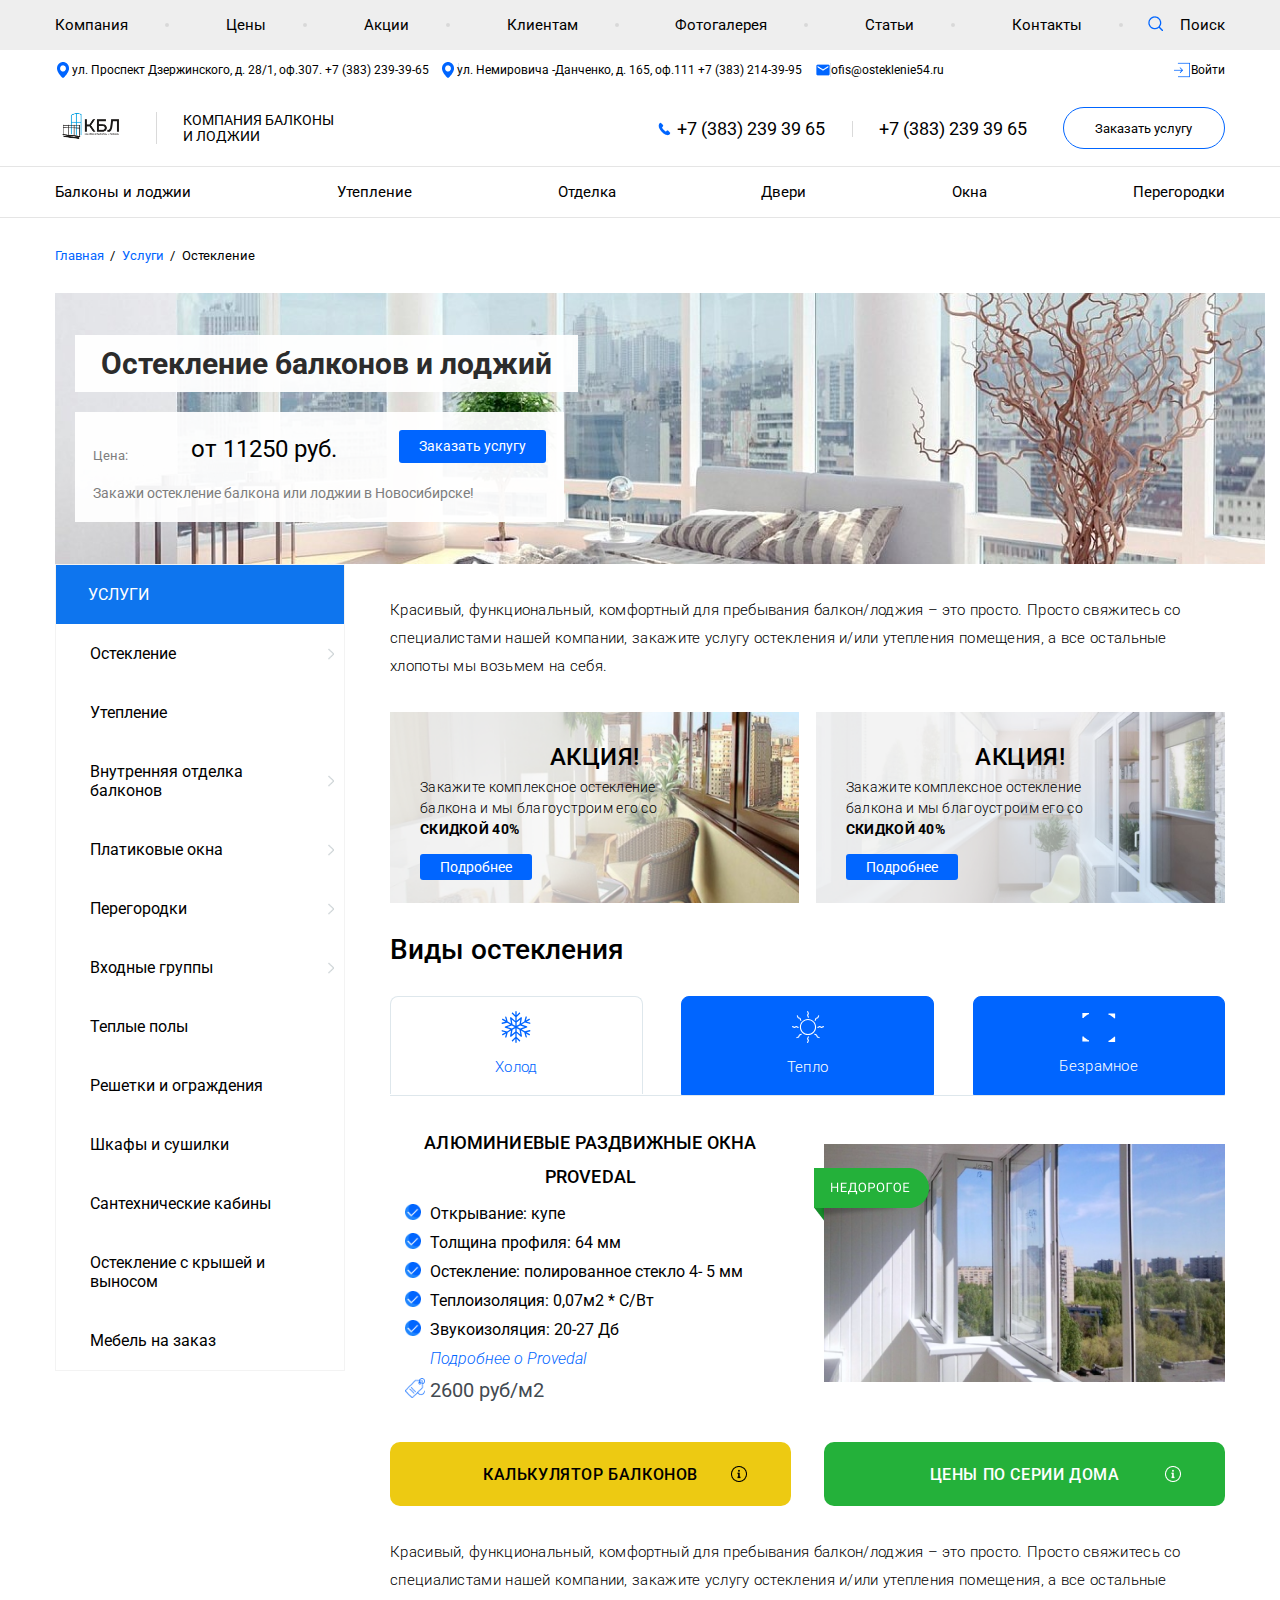
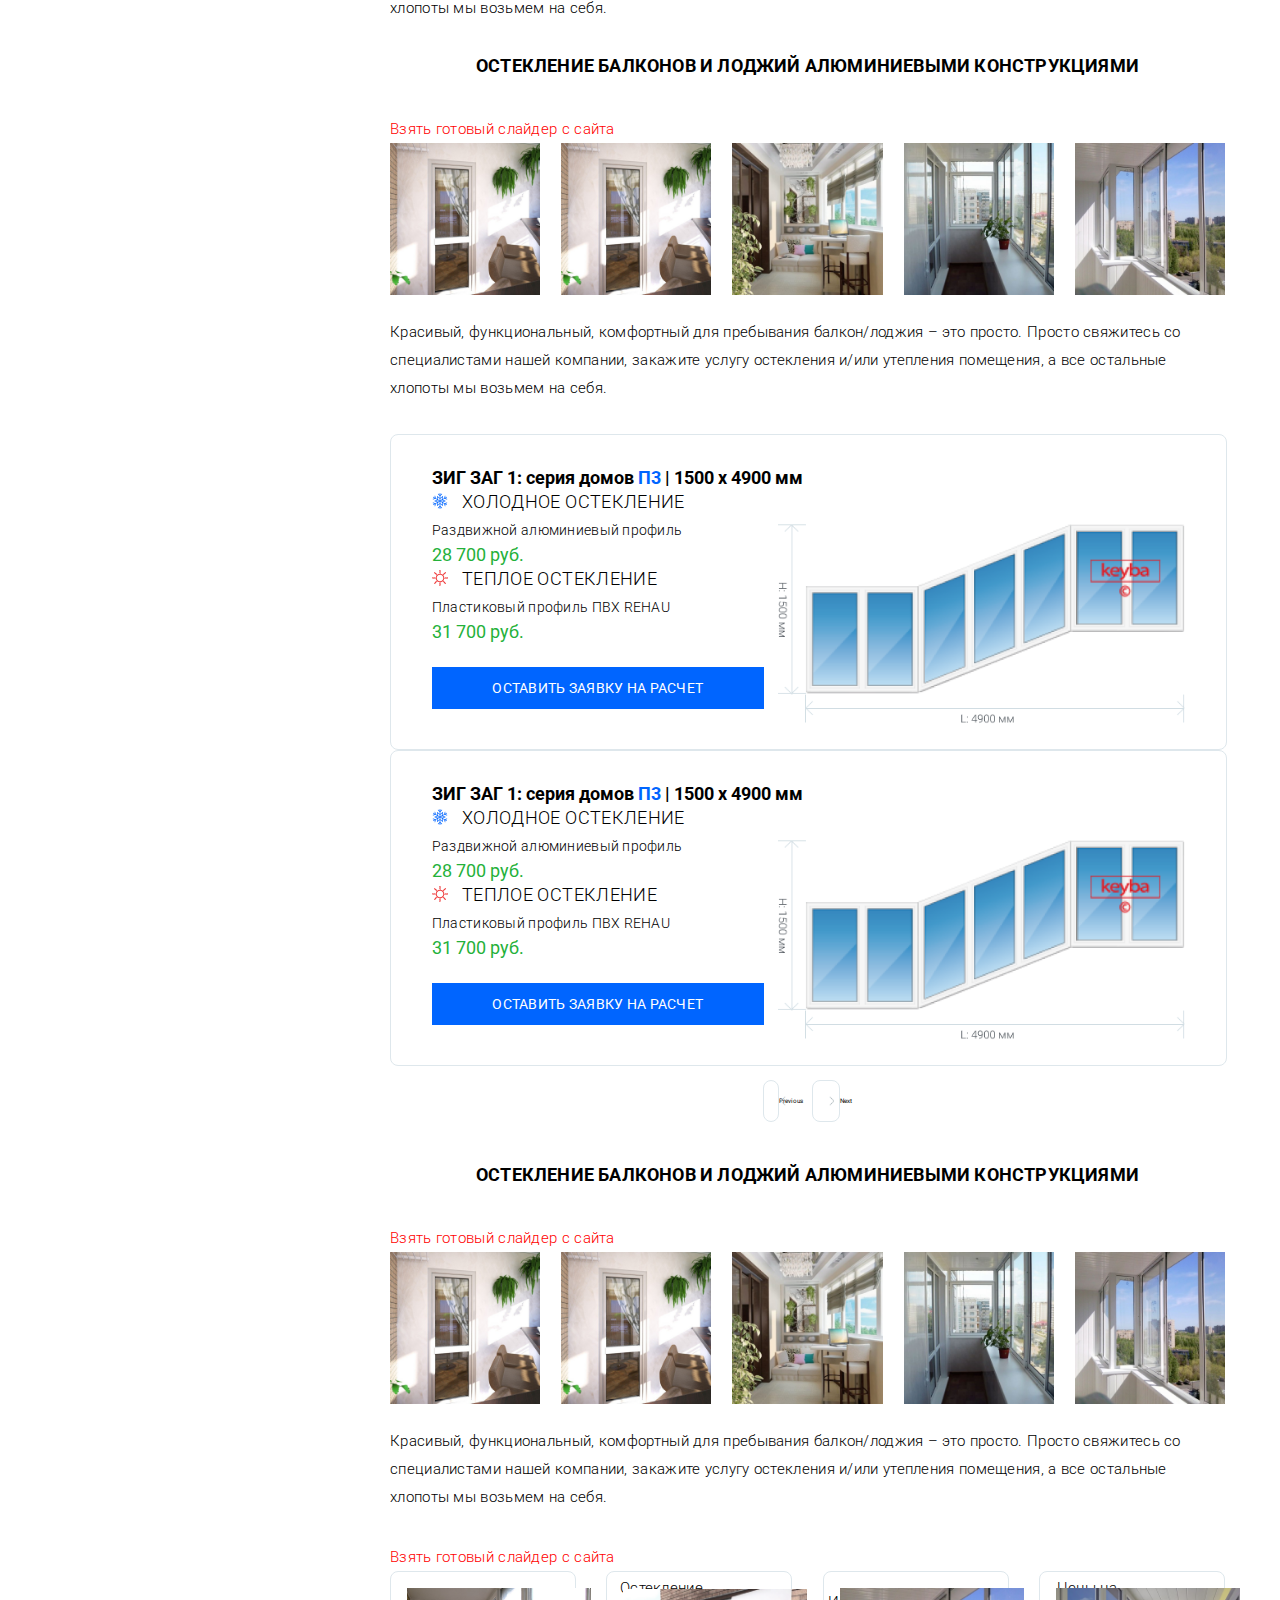
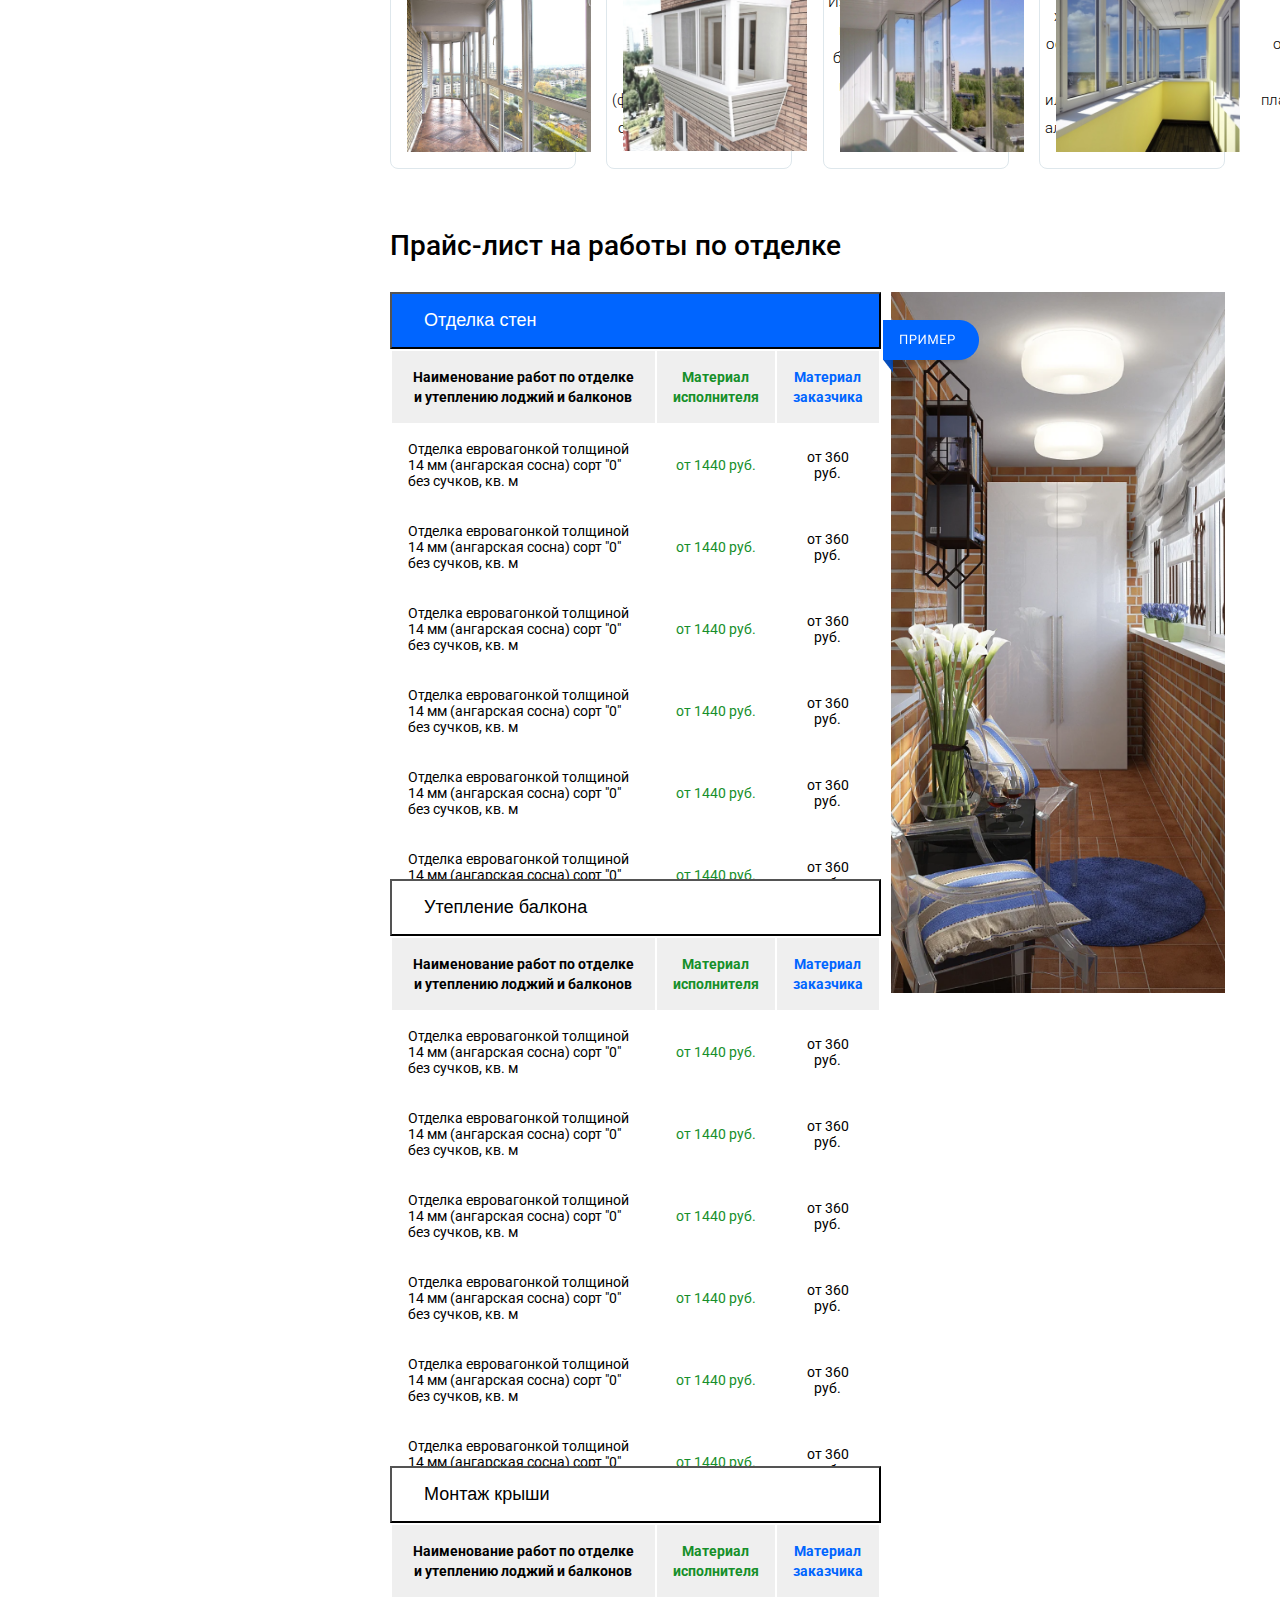
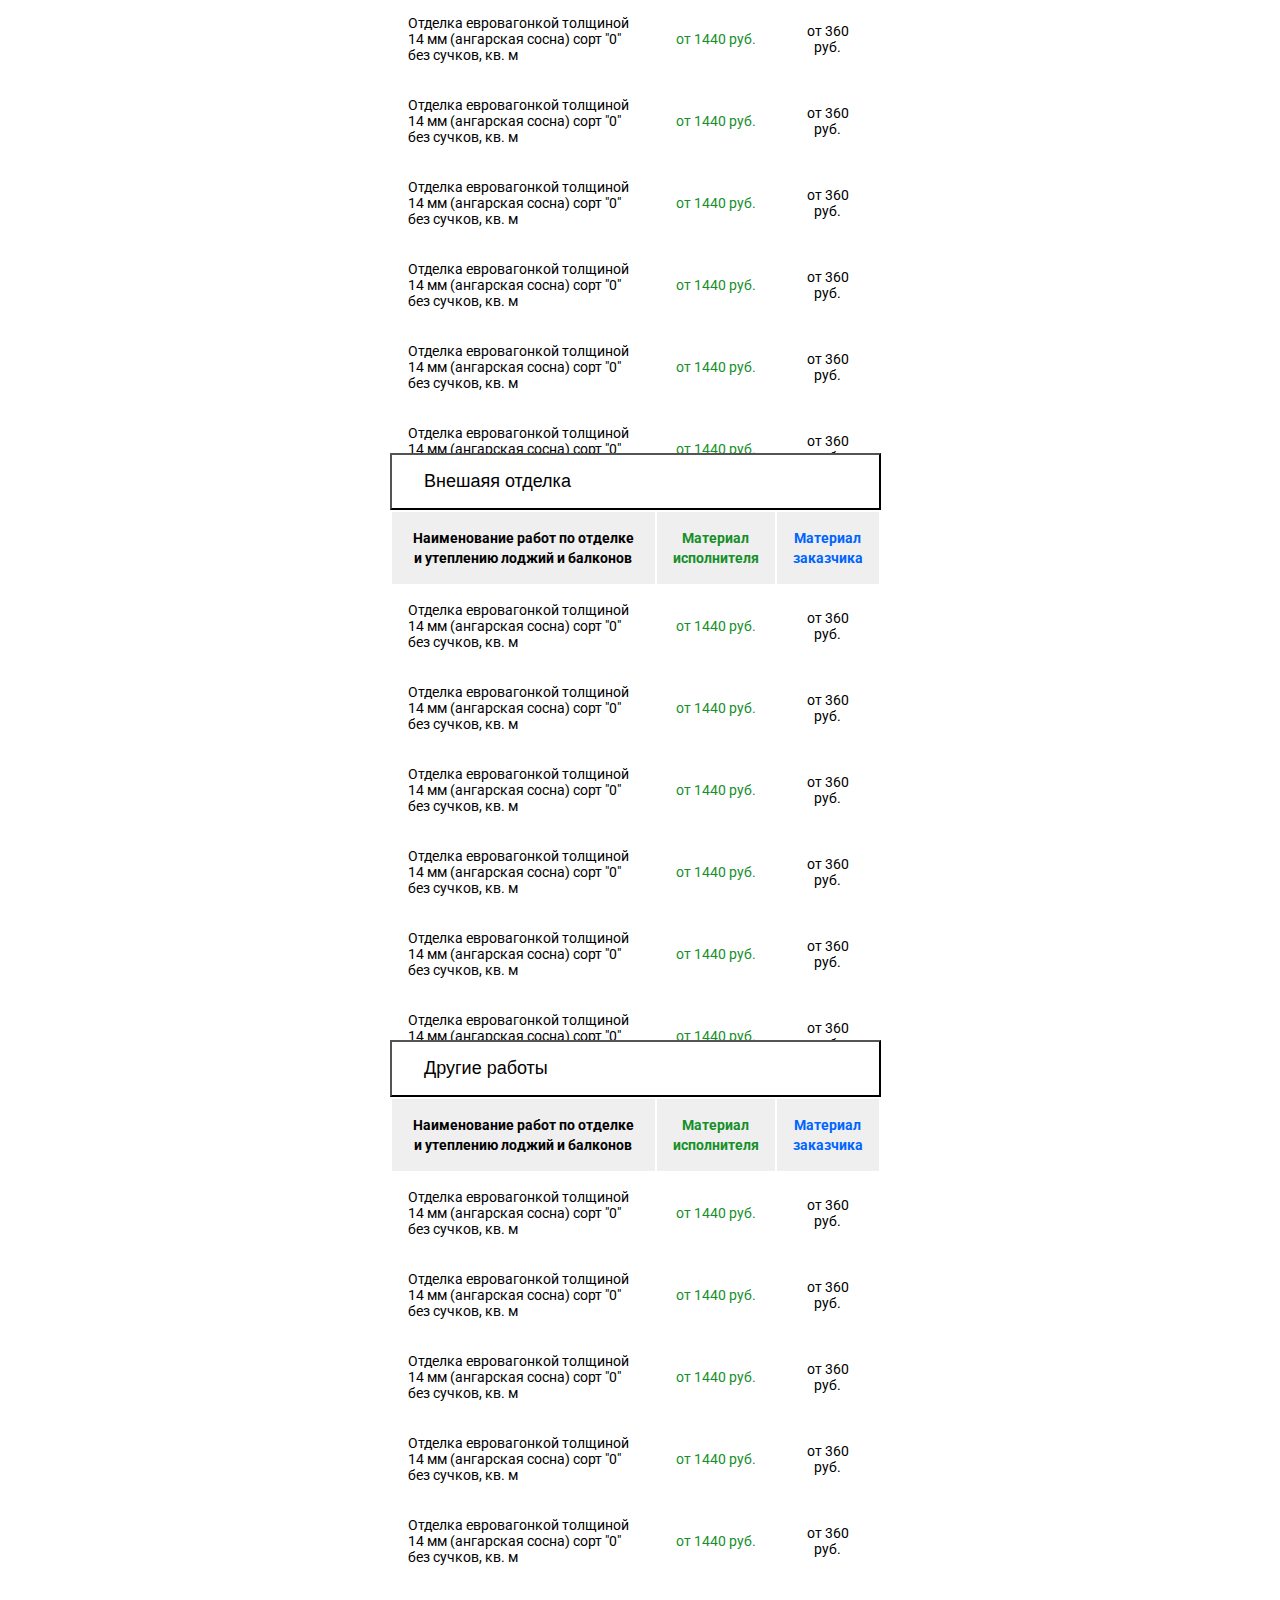
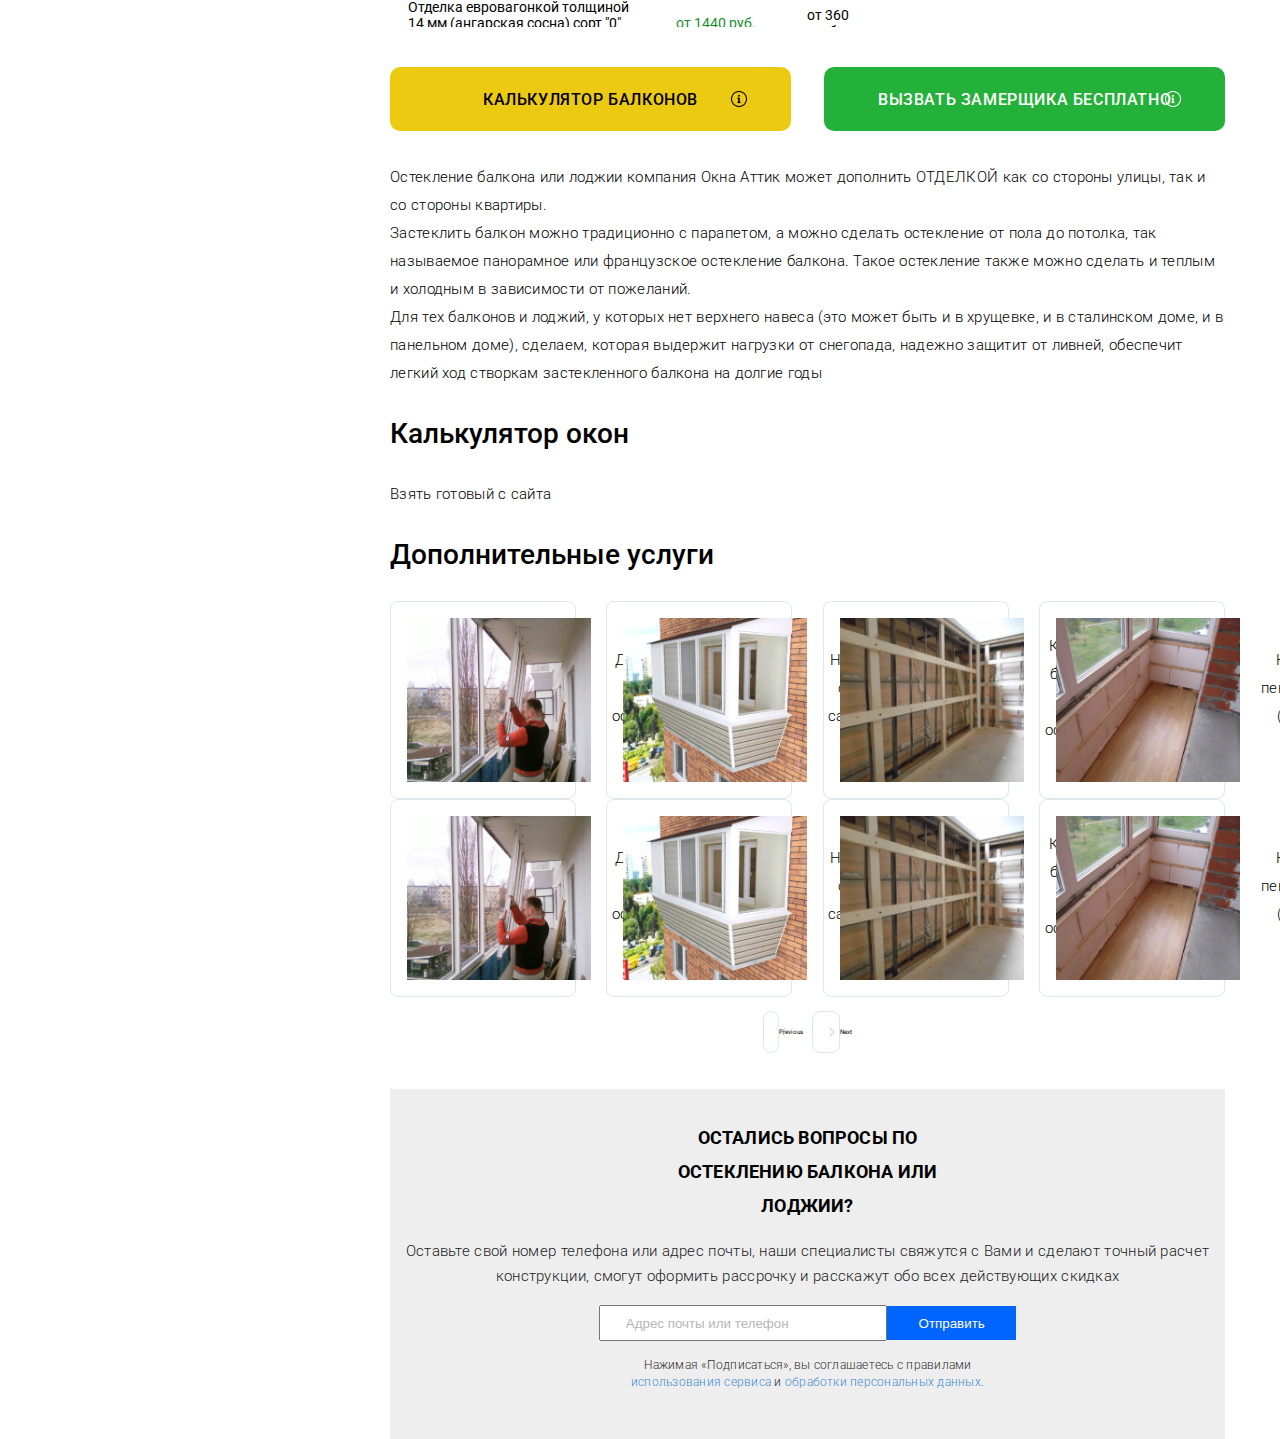
==== index.html @ c3fa0f0e "Finish" ====
<!DOCTYPE html>
<html lang="en">
<head>
    <meta charset="UTF-8">
    <script src="https://ajax.googleapis.com/ajax/libs/jquery/3.1.0/jquery.min.js"></script>
    <link rel="stylesheet" href="https://stackpath.bootstrapcdn.com/bootstrap/4.1.3/css/bootstrap.min.css"
          integrity="sha384-MCw98/SFnGE8fJT3GXwEOngsV7Zt27NXFoaoApmYm81iuXoPkFOJwJ8ERdknLPMO" crossorigin="anonymous">
    <link rel="stylesheet" href="css/style.css">
    <title>Услуга</title>
</head>
<body>
<header>
   <nav class="nav-top">
	    <div class="container">
            <ul class="nav-item">
                <li class="nav-list"><a href="#">Компания</a></li>
                <li class="nav-list"><a href="#">Цены</a></li>
                <li class="nav-list"><a href="#">Акции</a></li>
                <li class="nav-list"><a href="#">Клиентам</a></li>
                <li class="nav-list"><a href="#">Фотогалерея</a></li>
                <li class="nav-list"><a href="#">Статьи</a></li>
                <li class="nav-list"><a href="#">Контакты</a></li>
                <li class="nav-list nav-searth" id="searth"><a href="#">Поиск</a></li>
            </ul>
		</div>
	</nav>
    <div class="container">       
        <div class="header-top">
            <ul class="header-top-item">
                <li>
                    <ul class="top-left">
                        <li class="header-top-list list-navigation">ул. Проспект Дзержинского, д. 28/1, оф.307. +7 (383) 239-39-65</li>
                        <li class="header-top-list list-navigation">ул. Немировича -Данченко, д. 165, оф.111 +7 (383)
                            214-39-95
                        </li>
                        <li class="header-top-list list-email">ofis@osteklenie54.ru</li>
                    </ul>
                </li>
                <li>
                    <ul class="top-right">
                        <li class="header-top-list list-login"><a href="#">Войти</a></li>
                    </ul>
                </li>
            </ul>
        </div>
        <div class="header-bottom">
            <div class="bottom-left">
                <a href="#" class="logo">
                    <img src="img/logotype-new.png" alt="">
                </a>
                <p class="logo-text">Компания балконы и лоджии</p>
            </div>
            <div class="bottom-right">
                <div class="tels">
                    <a href="tel:+73832393965">+7 (383) 239 39 65</a>
                    <a href="tel:+73832393965">+7 (383) 239 39 65</a>
                </div>
                <a href="#" class="btn">Заказать услугу</a>
            </div>
        </div>
    </div>
    <nav class="nav">
        <div class="container">
            <ul class="nav-item">
                <li class="nav-list"><a href="#">Балконы и лоджии</a></li>
                <li class="nav-list"><a href="#">Утепление</a></li>
                <li class="nav-list"><a href="#">Отделка</a></li>
                <li class="nav-list"><a href="#">Двери</a></li>
                <li class="nav-list"><a href="#">Окна</a></li>
                <li class="nav-list"><a href="#">Перегородки</a></li>
            </ul>
        </div>
    </nav>
    <div class="container">
        <div class="breadcrumbs">
            <ul class="breadcrumbs-item">
                <li class="breadcrumbs-list"><a href="#">Главная</a></li>
                <li class="breadcrumbs-list"><a href="#">Услуги</a></li>
                <li class="breadcrumbs-list"><a href="#">Остекление</a></li>
            </ul>
        </div>
    </div>
</header>
<main>
    <div class="container">
        <div class="baner-top" style="background-image: url(img/094.jpg)">
            <h1>Остекление балконов и лоджий</h1>
            <div class="baner-text">
                <div class="top-text">
                    <span class="caption">Цена:</span>
                    <span class="price">от 11250 руб.</span>
                    <a href="#" class="btn">Заказать услугу</a>
                </div>
                <p class="bottom-text">Закажи остекление балкона или лоджии в Новосибирске!</p>
            </div>
        </div>
    </div>
    <div class="container">
        <div class="content">
            <div class="content-left">
                <ul class="menu-item">
                    <li class="menu-list menu-header"><p>услуги</p></li>
                    <li class="menu-list menu-active"><a href="#">Остекление</a></li>
                    <li class="menu-list"><a href="#">Утепление </a></li>
                    <li class="menu-list menu-active"><a href="#">Внутренняя отделка балконов </a></li>
                    <li class="menu-list menu-active"><a href="#">Платиковые окна</a></li>
                    <li class="menu-list menu-active"><a href="#">Перегородки</a></li>
                    <li class="menu-list menu-active"><a href="#">Входные группы</a></li>
                    <li class="menu-list"><a href="#">Теплые полы</a></li>
                    <li class="menu-list"><a href="#">Решетки и ограждения</a></li>
                    <li class="menu-list"><a href="#">Шкафы и сушилки</a></li>
                    <li class="menu-list"><a href="#">Сантехнические кабины </a></li>
                    <li class="menu-list"><a href="#">Остекление с крышей и выносом </a></li>
                    <li class="menu-list"><a href="#">Мебель на заказ</a></li>
                </ul>
            </div>
            <div class="content-right">
                <p class="top-text">Красивый, функциональный, комфортный для пребывания балкон/лоджия – это просто.
                    Просто свяжитесь со специалистами нашей компании, закажите услугу остекления и/или утепления
                    помещения, а все остальные хлопоты мы возьмем на себя.</p>
                <div class="stock">
                    <div class="stock-left" style="background-image: url(img/Mask%20Group2.png)">
                        <h3>Акция!</h3>
                        <p>Закажите комплексное остекление балкона и мы благоустроим его со <span>скидкой 40%</span></p>
                        <div class="btn-coneiner">
                            <a href="#" class="btn">Подробнее</a>
                        </div>
                    </div>
                    <div class="stock-right" style="background-image: url(img/Mask%20Group1.png)">
                        <h3>Акция!</h3>
                        <p>Закажите комплексное остекление балкона и мы благоустроим его со <span>скидкой 40%</span></p>
                        <a href="#" class="btn">Подробнее</a>
                    </div>
                </div>
                <div class="glazing">
                    <h2>Виды остекления</h2>
                    <input type="radio" class="glazing-radio" id="glazing-btn-1" name="glazing-btn" checked>
                    <input type="radio" class="glazing-radio" id="glazing-btn-2" name="glazing-btn">
                    <input type="radio" class="glazing-radio" id="glazing-btn-3" name="glazing-btn">
                    <div class="container-lable">
                        <label class="glazing-cold" for="glazing-btn-1">
                            <svg width="32" height="32" viewBox="0 0 32 32" fill="none"
                                 xmlns="http://www.w3.org/2000/svg">
                                <g clip-path="url(#clip0)">
                                    <path d="M30.3865 19.5707C30.2897 19.2166 29.9229 19.009 29.5721 19.1052L24.9661 20.3606L21.6606 18.4718L26.8284 16.6015C27.091 16.506 27.2661 16.256 27.2655 15.9768C27.2648 15.6976 27.0884 15.4475 26.8257 15.3534L21.6653 13.5096L24.9561 11.6182L29.5648 12.863C29.6225 12.8783 29.6809 12.8862 29.7386 12.8862C30.0304 12.8862 30.2983 12.6912 30.3786 12.3954C30.4741 12.0419 30.2645 11.6778 29.911 11.5823L26.583 10.6837L29.6278 8.93347C29.9455 8.75109 30.0556 8.3452 29.8725 8.02819C29.6895 7.71051 29.2856 7.60108 28.9673 7.78346L25.9224 9.53302L26.8211 6.20568C26.9166 5.85219 26.707 5.48808 26.3535 5.39258C26.0034 5.29774 25.6359 5.50533 25.5398 5.86015L24.2949 10.4688L20.9623 12.3842L21.9346 6.9246C21.9836 6.64937 21.855 6.37281 21.6122 6.23353C21.3702 6.09492 21.0671 6.12211 20.8522 6.30317L16.6633 9.86064V6.05115L20.0384 2.67606C20.2977 2.41675 20.2977 1.9976 20.0384 1.73828C19.7791 1.47896 19.36 1.47896 19.1006 1.73828L16.6633 4.17559V0.663212C16.6633 0.297119 16.3662 0 16.0001 0C15.634 0 15.3369 0.297119 15.3369 0.663212V4.17559L12.8996 1.73828C12.6403 1.47896 12.2211 1.47896 11.9618 1.73828C11.7025 1.9976 11.7025 2.41675 11.9618 2.67606L15.3369 6.05115V9.88452L11.1069 6.3224C10.8927 6.14267 10.589 6.11548 10.3469 6.25608C10.1048 6.39602 9.97683 6.67324 10.0272 6.94848L11.0201 12.3901L7.69206 10.488L6.43594 5.88269C6.33911 5.5292 5.97368 5.31963 5.62151 5.41712C5.26802 5.51329 5.05977 5.87805 5.15594 6.23154L6.06255 9.55689L3.0131 7.81397C2.69542 7.63291 2.29019 7.74301 2.10847 8.06068C1.92675 8.37836 2.03751 8.78359 2.35519 8.96531L5.40398 10.7076L2.07863 11.6142C1.72514 11.711 1.51689 12.0751 1.61305 12.4286C1.69397 12.7237 1.96058 12.9174 2.25239 12.9174C2.31009 12.9174 2.36845 12.9094 2.42748 12.8935L7.03283 11.6381L10.3383 13.5269L5.17252 15.3971C4.90988 15.4926 4.73413 15.7427 4.7348 16.0219C4.73546 16.3011 4.91121 16.5511 5.17517 16.6453L10.3356 18.489L7.04476 20.3805L2.4361 19.1357C2.08062 19.0395 1.71784 19.2491 1.623 19.6032C1.5275 19.9567 1.73641 20.3208 2.09057 20.417L5.41857 21.3156L2.37243 23.0665C2.05475 23.2489 1.94532 23.6548 2.12771 23.9718C2.2504 24.1854 2.4739 24.3047 2.70338 24.3047C2.81546 24.3047 2.92887 24.2762 3.03299 24.2165L6.07846 22.4663L5.17981 25.7943C5.08431 26.1478 5.29322 26.5119 5.64738 26.6081C5.70508 26.6233 5.76344 26.6306 5.82047 26.6306C6.11295 26.6306 6.38089 26.4363 6.46047 26.1405L7.70532 21.5325L11.0386 19.6172L10.0664 25.0767C10.0173 25.3526 10.1466 25.6292 10.3887 25.7685C10.4915 25.8275 10.6056 25.8567 10.719 25.8567C10.8728 25.8567 11.0254 25.8029 11.1481 25.6995L15.3369 22.1413V25.9495L11.9618 29.3253C11.7025 29.5846 11.7025 30.0037 11.9618 30.263C12.0911 30.3924 12.2609 30.4574 12.4307 30.4574C12.6005 30.4574 12.7703 30.3924 12.8996 30.263L15.3369 27.8251V31.3375C15.3369 31.7042 15.634 32.0007 16.0001 32.0007C16.3662 32.0007 16.6633 31.7042 16.6633 31.3375V27.8251L19.1006 30.2624C19.23 30.3917 19.3998 30.4567 19.5695 30.4567C19.7393 30.4567 19.9091 30.3917 20.0384 30.2624C20.2977 30.0031 20.2977 29.5839 20.0384 29.3246L16.6633 25.9489V22.1155L20.8933 25.6769C21.1082 25.8567 21.4113 25.8825 21.6533 25.7439C21.8948 25.6033 22.0234 25.3261 21.9724 25.0509L20.9802 19.6099L24.3088 21.512L25.5643 26.1166C25.6446 26.4118 25.9118 26.6054 26.2036 26.6054C26.262 26.6054 26.3204 26.5981 26.3787 26.5822C26.7322 26.4854 26.9411 26.1213 26.8443 25.7678L25.9377 22.4424L28.9865 24.1847C29.0899 24.2444 29.2034 24.2722 29.3148 24.2722C29.5449 24.2722 29.7691 24.1522 29.8911 23.938C30.0728 23.6203 29.9621 23.2151 29.6444 23.0334L26.5949 21.2918L29.921 20.3852C30.2744 20.2883 30.4834 19.9236 30.3865 19.5707ZM24.6424 15.9821L20.1498 17.6083L17.3338 15.9987L20.1538 14.3784L24.6424 15.9821ZM20.3057 8.50636L19.4621 13.2457L16.6633 14.854V11.5996L20.3057 8.50636ZM11.6634 8.52493L15.3369 11.6188V14.8579L12.5256 13.251L11.6634 8.52493ZM7.3578 16.0179L11.8497 14.3917L14.6664 16.0013L11.8464 17.6216L7.3578 16.0179ZM11.6945 23.4936L12.5388 18.7543L15.3369 17.146V20.3998L11.6945 23.4936ZM20.3375 23.4751L16.6633 20.3818V17.1427L19.4754 18.7497L20.3375 23.4751Z"
                                          fill="#0065FF"/>
                                </g>
                                <defs>
                                    <clipPath id="clip0">
                                        <rect width="32" height="32" fill="white"/>
                                    </clipPath>
                                </defs>
                            </svg>
                            <p>Холод</p>
                        </label>
                        <label class="glazing-heat" for="glazing-btn-2">
                            <svg width="32" height="32" viewBox="0 0 32 32" fill="none"
                                 xmlns="http://www.w3.org/2000/svg">
                                <g clip-path="url(#clip0)">
                                    <path d="M15.095 4.29033C15.095 4.942 15.3607 5.29729 15.5548 5.55704C15.7084 5.7625 15.7931 5.87569 15.7931 6.15769C15.7931 6.46467 16.042 6.71356 16.3489 6.71356C16.6559 6.71356 16.9048 6.46467 16.9048 6.15769C16.9048 5.50601 16.6391 5.15072 16.4453 4.89125C16.2914 4.68578 16.2067 4.57233 16.2067 4.29033C16.2067 4.00832 16.2914 3.89514 16.4453 3.68967C16.6391 3.42993 16.9048 3.07464 16.9048 2.42296C16.9048 1.77128 16.6391 1.41599 16.4453 1.15652C16.2914 0.951053 16.2067 0.837871 16.2067 0.555867C16.2067 0.248891 15.9581 0 15.6508 0C15.3439 0 15.095 0.248891 15.095 0.555867C15.095 1.20754 15.3607 1.56283 15.5548 1.82231C15.7084 2.02777 15.7931 2.14096 15.7931 2.42296C15.7931 2.70497 15.7084 2.81842 15.5548 3.02388C15.3607 3.28336 15.095 3.63892 15.095 4.29033Z"
                                          fill="white"/>
                                    <path d="M16.9048 25.8424C16.9048 25.5351 16.6559 25.2865 16.3489 25.2865C16.042 25.2865 15.7931 25.5351 15.7931 25.8424C15.7931 26.1244 15.7084 26.2376 15.5548 26.443C15.3607 26.7025 15.095 27.0581 15.095 27.7097C15.095 28.3612 15.3607 28.7167 15.5548 28.9762C15.7084 29.1817 15.7931 29.2948 15.7931 29.5771C15.7931 29.8591 15.7084 29.972 15.5548 30.1778C15.3607 30.4372 15.095 30.7925 15.095 31.4442C15.095 31.7512 15.3439 32.0001 15.6508 32.0001C15.9581 32.0001 16.2067 31.7512 16.2067 31.4442C16.2067 31.1622 16.2914 31.049 16.4453 30.8433C16.6391 30.5841 16.9048 30.2285 16.9048 29.5771C16.9048 28.9254 16.6391 28.5699 16.4453 28.3104C16.2914 28.1049 16.2067 27.9918 16.2067 27.7097C16.2067 27.4275 16.2914 27.3143 16.4453 27.1088C16.6393 26.8493 16.9048 26.4938 16.9048 25.8424Z"
                                          fill="white"/>
                                    <path d="M31.4442 15.095C30.7925 15.095 30.4372 15.3607 30.1777 15.5548C29.972 15.7084 29.8588 15.7931 29.5771 15.7931C29.2951 15.7931 29.1816 15.7084 28.9762 15.5548C28.7167 15.3607 28.3611 15.095 27.7097 15.095C27.0581 15.095 26.7025 15.3607 26.443 15.5548C26.2376 15.7084 26.1244 15.7931 25.8424 15.7931C25.5351 15.7931 25.2865 16.042 25.2865 16.3489C25.2865 16.6559 25.5351 16.9048 25.8424 16.9048C26.4938 16.9048 26.8493 16.6391 27.1088 16.4453C27.3143 16.2914 27.4275 16.2067 27.7097 16.2067C27.9917 16.2067 28.1049 16.2914 28.3104 16.4453C28.5699 16.6391 28.9254 16.9048 29.5771 16.9048C30.2285 16.9048 30.5841 16.6391 30.8433 16.4453C31.049 16.2914 31.1622 16.2067 31.4442 16.2067C31.7512 16.2067 32.0001 15.9581 32.0001 15.6509C32.0001 15.3439 31.7512 15.095 31.4442 15.095Z"
                                          fill="white"/>
                                    <path d="M4.89125 16.4453C5.15072 16.6391 5.50601 16.9048 6.15769 16.9048C6.46467 16.9048 6.71356 16.6559 6.71356 16.3489C6.71356 16.042 6.46467 15.7931 6.15769 15.7931C5.87569 15.7931 5.7625 15.7084 5.55704 15.5548C5.29729 15.3607 4.942 15.095 4.29033 15.095C3.63865 15.095 3.28336 15.3607 3.02388 15.5548C2.81842 15.7084 2.70497 15.7931 2.42296 15.7931C2.14096 15.7931 2.02777 15.7084 1.82231 15.5548C1.56283 15.3607 1.20754 15.095 0.555867 15.095C0.248891 15.095 0 15.3439 0 15.6509C0 15.9581 0.248891 16.2067 0.555867 16.2067C0.837871 16.2067 0.951053 16.2914 1.15652 16.4453C1.41599 16.6391 1.77128 16.9048 2.42296 16.9048C3.07464 16.9048 3.42993 16.6391 3.68967 16.4453C3.89514 16.2914 4.00832 16.2067 4.29033 16.2067C4.57233 16.2067 4.68578 16.2919 4.89125 16.4453Z"
                                          fill="white"/>
                                    <path d="M23.5994 9.68045C24.0603 9.21958 24.1235 8.78042 24.1699 8.45988C24.2065 8.20583 24.2269 8.06577 24.4261 7.86628C24.6256 7.66679 24.7657 7.6467 25.0197 7.61006C25.3403 7.56365 25.7794 7.50014 26.2403 7.03954C26.7009 6.57867 26.7644 6.13951 26.8105 5.81896C26.8475 5.56491 26.8675 5.42486 27.067 5.22564C27.2839 5.0085 27.2839 4.65647 27.067 4.43961C26.8499 4.22247 26.4979 4.22247 26.2807 4.43961C25.8201 4.90021 25.7566 5.33936 25.7102 5.66018C25.6736 5.91396 25.6535 6.05401 25.454 6.25323C25.2548 6.45273 25.1147 6.47308 24.8607 6.50973C24.5401 6.55614 24.101 6.61938 23.6401 7.08025C23.1795 7.54112 23.116 7.98028 23.0696 8.30082C23.0329 8.55487 23.0126 8.69493 22.8133 8.89415C22.6714 9.03447 22.6155 9.23967 22.6668 9.43237C22.7178 9.62508 22.8684 9.77572 23.0612 9.82702C23.2539 9.87804 23.4593 9.82213 23.5994 9.68045Z"
                                          fill="white"/>
                                    <path d="M8.89412 22.8133C8.6949 23.0126 8.55485 23.0329 8.3008 23.0696C7.98025 23.116 7.5411 23.1792 7.08023 23.6401C6.61936 24.101 6.55612 24.5401 6.5097 24.8607C6.47306 25.1147 6.4527 25.2548 6.25321 25.4543C6.05399 25.6535 5.91394 25.6736 5.66016 25.7102C5.33934 25.7566 4.90018 25.8201 4.43959 26.2807C4.22245 26.4979 4.22245 26.8499 4.43959 27.067C4.65645 27.2839 5.00848 27.2839 5.22562 27.067C5.42484 26.8675 5.56489 26.8475 5.81894 26.8105C6.13949 26.7644 6.57864 26.7009 7.03951 26.2403C7.50038 25.7794 7.56363 25.3403 7.61004 25.0197C7.64668 24.7657 7.66677 24.6256 7.86626 24.4261C8.06575 24.2269 8.2058 24.2065 8.45985 24.1699C8.7804 24.1235 9.21956 24.0602 9.68043 23.5994C9.82211 23.4593 9.87802 23.2539 9.82699 23.0611C9.7757 22.8684 9.62506 22.7178 9.43235 22.6668C9.23964 22.6155 9.03445 22.6714 8.89412 22.8133Z"
                                          fill="white"/>
                                    <path d="M26.3398 25.7102C26.0858 25.6736 25.946 25.6535 25.7465 25.454C25.5473 25.2548 25.5269 25.1147 25.4903 24.8607C25.4439 24.5401 25.3806 24.101 24.9198 23.6401C24.4589 23.1795 24.0197 23.116 23.6992 23.0696C23.4452 23.0329 23.3051 23.0126 23.1056 22.8133C22.9656 22.6714 22.7604 22.6155 22.5677 22.6668C22.3749 22.7178 22.2243 22.8684 22.173 23.0611C22.1217 23.2539 22.1776 23.4593 22.3196 23.5994C22.7804 24.0602 23.2196 24.1235 23.5401 24.1699C23.7942 24.2065 23.9342 24.2269 24.1337 24.4261C24.3332 24.6256 24.3533 24.7657 24.39 25.0197C24.4364 25.3403 24.4996 25.7794 24.9605 26.2403C25.4211 26.7009 25.8605 26.7644 26.1811 26.8105C26.4351 26.8475 26.5749 26.8675 26.7744 27.067C26.9915 27.2839 27.3433 27.2839 27.5604 27.067C27.7776 26.8499 27.7776 26.4979 27.5604 26.2807C27.0998 25.8201 26.6604 25.7566 26.3398 25.7102Z"
                                          fill="white"/>
                                    <path d="M5.75973 7.03954C6.2206 7.50014 6.65976 7.56365 6.98031 7.61006C7.23435 7.6467 7.37441 7.66679 7.57363 7.86628C7.77312 8.06577 7.79348 8.20583 7.83012 8.45988C7.87626 8.78042 7.93977 9.21958 8.40064 9.68045C8.54069 9.82213 8.74616 9.87804 8.93886 9.82702C9.13157 9.77572 9.28194 9.62508 9.33324 9.43237C9.38453 9.23967 9.32862 9.03447 9.18667 8.89415C8.98718 8.69493 8.96709 8.55487 8.93045 8.30082C8.88404 7.98028 8.82053 7.54112 8.35993 7.08025C7.89906 6.61938 7.4599 6.55614 7.13909 6.50973C6.88531 6.47308 6.74526 6.45273 6.54576 6.25323C6.34654 6.05401 6.32619 5.91396 6.28954 5.66018C6.2434 5.33936 6.17989 4.90021 5.71929 4.43961C5.50216 4.22247 5.15013 4.22247 4.93299 4.43961C4.71586 4.65647 4.71586 5.0085 4.93299 5.22564C5.13249 5.42486 5.15257 5.56491 5.18921 5.81896C5.23562 6.13951 5.29887 6.57867 5.75973 7.03954Z"
                                          fill="white"/>
                                    <path d="M15.9999 7.885C11.5182 7.885 7.88501 11.5182 7.88501 15.9999C7.88501 20.4818 11.5182 24.1151 15.9999 24.1151C20.4819 24.1151 24.1151 20.4818 24.1151 15.9999C24.1099 11.5204 20.4797 7.89016 15.9999 7.885ZM15.9999 23.0033C12.1322 23.0033 8.99674 19.8679 8.99674 15.9999C8.99674 12.1322 12.1322 8.99674 15.9999 8.99674C19.8679 8.99674 23.0033 12.1322 23.0033 15.9999C22.999 19.866 19.866 22.999 15.9999 23.0033Z"
                                          fill="white"/>
                                </g>
                                <defs>
                                    <clipPath id="clip0">
                                        <rect width="32" height="32" fill="white"/>
                                    </clipPath>
                                </defs>
                            </svg>
                            <p>Тепло</p>
                        </label>
                        <label class="glazing-frameless" for="glazing-btn-3">
                            <svg width="34" height="30" viewBox="0 0 34 30" fill="none"
                                 xmlns="http://www.w3.org/2000/svg">
                                <path d="M7 1.5H1V6" stroke="white" stroke-width="1.25"/>
                                <path d="M26.5 2H32.5V6.28571" stroke="white" stroke-width="1.25"/>
                                <path d="M26.5 29.2857L32.5 29.2857L32.5 24.7857" stroke="white" stroke-width="1.25"/>
                                <path d="M7 28.7857L1 28.7857L1 24.5" stroke="white" stroke-width="1.25"/>
                            </svg>
                            <p>Безрамное</p>
                        </label>
                    </div>
                    <div class="glazing-section cold">
                        <div class="glazing-left">
                            <h3>Алюминиевые раздвижные окна Provedal</h3>
                            <ul class="glazing-item">
                                <li class="glazing-list">Открывание: купе</li>
                                <li class="glazing-list">Толщина профиля: 64 мм</li>
                                <li class="glazing-list">Остекление: полированное стекло 4- 5 мм</li>
                                <li class="glazing-list">Теплоизоляция: 0,07м2 * С/Вт</li>
                                <li class="glazing-list">Звукоизоляция: 20-27 Дб</li>
                                <li class="glazing-list list-link"><a href="#">Подробнее о Provedal</a></li>
                                <li class="glazing-list list-price">2600 руб/м2</li>
                            </ul>
                        </div>
                        <div class="glazing-right">
                            <img class="background" src="img/%D1%84%D0%BE%D1%82%D0%BE.png" alt="">
                            <img class="icon" src="img/%D1%8F%D1%80%D0%BB%D1%8B%D0%BA%20new.png" alt="">
                        </div>
                    </div>
                    <div class="glazing-section heat">
                        <div class="glazing-left">
                            <h3>Алюминиевые раздвижные окна поменялись</h3>
                            <ul class="glazing-item">
                                <li class="glazing-list">Открывание: купе</li>
                                <li class="glazing-list">Толщина профиля: 64 мм</li>
                                <li class="glazing-list">Остекление: полированное стекло 4- 5 мм</li>
                                <li class="glazing-list">Теплоизоляция: 0,07м2 * С/Вт</li>
                                <li class="glazing-list">Звукоизоляция: 20-27 Дб</li>
                                <li class="glazing-list list-link"><a href="#">Подробнее о Provedal</a></li>
                                <li class="glazing-list list-price">2600 руб/м2</li>
                            </ul>
                        </div>
                        <div class="glazing-right">
                            <img class="background" src="img/%D1%84%D0%BE%D1%82%D0%BE.png" alt="">
                            <img class="icon" src="img/%D1%8F%D1%80%D0%BB%D1%8B%D0%BA%20new.png" alt="">
                        </div>
                    </div>
                    <div class="glazing-section frameless">
                        <div class="glazing-left">
                            <h3>Алюминиевые раздвижные окна еще раз поменялись</h3>
                            <ul class="glazing-item">
                                <li class="glazing-list">Открывание: купе</li>
                                <li class="glazing-list">Толщина профиля: 64 мм</li>
                                <li class="glazing-list">Остекление: полированное стекло 4- 5 мм</li>
                                <li class="glazing-list">Теплоизоляция: 0,07м2 * С/Вт</li>
                                <li class="glazing-list">Звукоизоляция: 20-27 Дб</li>
                                <li class="glazing-list list-link"><a href="#">Подробнее о Provedal</a></li>
                                <li class="glazing-list list-price">2600 руб/м2</li>
                            </ul>
                        </div>
                        <div class="glazing-right">
                            <img class="background" src="img/%D1%84%D0%BE%D1%82%D0%BE.png" alt="">
                            <img class="icon" src="img/%D1%8F%D1%80%D0%BB%D1%8B%D0%BA%20new.png" alt="">
                        </div>
                    </div>
                </div>
                <div class="btn-container">
                    <div class="btn-container-left">
                        <a href="#" class="btn calc">калькулятор балконов</a>
                        <span class="info-1"><div class="info-btn-1">Мы посчитаем <span style="font-weight: bold">точную цену</span> по Вашим размерам в <span
                                style="font-weight: bold">течение 5 минут</span>!</div></span>
                    </div>
                    <div class="btn-container-right">
                        <a href="#" class="btn price">цены по серии дома</a>
                        <span class="info-2"><div class="info-btn-2">Мы посчитаем <span style="font-weight: bold">точную цену</span> по Вашим размерам в <span
                                style="font-weight: bold">течение 5 минут</span>!</div></span>
                    </div>
                </div>
                <p>Красивый, функциональный, комфортный для пребывания балкон/лоджия – это просто. Просто свяжитесь со
                    специалистами нашей компании, закажите услугу остекления и/или утепления помещения, а все остальные
                    хлопоты мы возьмем на себя.</p>
                <div class="examples">
                    <h3>Остекление балконов и лоджий алюминиевыми конструкциями</h3>
                    <p style="color: red">Взять готовый слайдер с сайта</p>
                    <div class="examples-img">
                        <img src="img/Rectangle1.png" alt="">
                        <img src="img/Rectangle1.png" alt="">
                        <img src="img/Rectangle2.png" alt="">
                        <img src="img/Rectangle3.png" alt="">
                        <img src="img/Rectangle4.png" alt="">
                    </div>
                    <p>Красивый, функциональный, комфортный для пребывания балкон/лоджия – это просто. Просто свяжитесь
                        со специалистами нашей компании, закажите услугу остекления и/или утепления помещения, а все
                        остальные хлопоты мы возьмем на себя.</p>
                </div>
                <div class="carusel-top">
                    <div id="carouselExampleControls" class="carousel slide" data-ride="carousel">
                        <div class="carousel-inner">
                            <div class="carousel-item active">
                                <h4><span class="bold">Зиг заг 1:</span> серия домов <span class="blue">П3</span> | 1500
                                    х 4900 мм</h4>
                                <section class="constructions">
                                    <div class="constructions-left">
                                        <div class="cold">
                                            <p class="top">Холодное остекление</p>
                                            <p>Раздвижной алюминиевый профиль </p>
                                            <span>28 700 руб.</span>
                                        </div>
                                        <div class="heat">
                                            <p class="top">Теплое остекление</p>
                                            <p>Пластиковый профиль ПВХ REHAU</p>
                                            <span>31 700 руб.</span>
                                        </div>
                                        <a href="#" class="btn">оставить заявку на расчет</a>
                                    </div>
                                    <div class="constructions-right">
                                        <img src="img/%D1%84%D0%BE%D1%82%D0%BE%20%D1%81%20%D1%80%D0%B0%D0%B7%D0%BC%D0%B5%D1%80%D0%B0%D0%BC%D0%B8.png"
                                             alt="">
                                    </div>
                                </section>
                            </div>
                            <div class="carousel-item">
                                <h4><span class="bold">Зиг заг 1:</span> серия домов <span class="blue">П3</span> | 1500
                                    х 4900 мм</h4>
                                <section class="constructions">
                                    <div class="constructions-left">
                                        <div class="cold">
                                            <p class="top">Холодное остекление</p>
                                            <p>Раздвижной алюминиевый профиль </p>
                                            <span>28 700 руб.</span>
                                        </div>
                                        <div class="heat">
                                            <p class="top">Теплое остекление</p>
                                            <p>Пластиковый профиль ПВХ REHAU</p>
                                            <span>31 700 руб.</span>
                                        </div>
                                        <a href="#" class="btn">оставить заявку на расчет</a>
                                    </div>
                                    <div class="constructions-right">
                                        <img src="img/%D1%84%D0%BE%D1%82%D0%BE%20%D1%81%20%D1%80%D0%B0%D0%B7%D0%BC%D0%B5%D1%80%D0%B0%D0%BC%D0%B8.png"
                                             alt="">
                                    </div>
                                </section>
                            </div>

                        </div>
                        <div class="container-link">
                            <a class="carousel-control-prev" href="#carouselExampleControls" role="button"
                               data-slide="prev">
                                <span class="carousel-control-prev-icon" aria-hidden="true"></span>
                                <span class="sr-only">Previous</span>
                            </a>
                            <a class="carousel-control-next" href="#carouselExampleControls" role="button"
                               data-slide="next">
                                <span class="carousel-control-next-icon" aria-hidden="true"></span>
                                <span class="sr-only">Next</span>
                            </a>
                        </div>
                    </div>
                </div>
                <div class="examples">
                    <h3>Остекление балконов и лоджий алюминиевыми конструкциями</h3>
                    <p style="color: red">Взять готовый слайдер с сайта</p>
                    <div class="examples-img">
                        <img src="img/Rectangle1.png" alt="">
                        <img src="img/Rectangle1.png" alt="">
                        <img src="img/Rectangle2.png" alt="">
                        <img src="img/Rectangle3.png" alt="">
                        <img src="img/Rectangle4.png" alt="">
                    </div>
                    <p>Красивый, функциональный, комфортный для пребывания балкон/лоджия – это просто. Просто свяжитесь
                        со специалистами нашей компании, закажите услугу остекления и/или утепления помещения, а все
                        остальные хлопоты мы возьмем на себя.</p>
                </div>
                <p style="color: red">Взять готовый слайдер с сайта</p>
                <div class="services">                                      
                    <a href="#" class="card">
                        <img src="img/Rectangle5.png" alt="">
                        <p>Остекление балкона от пола до потолка (французское остекление)</p>
                    </a>
                    <a href="#" class="card">
                        <img src="img/Rectangle6.png" alt="">
                        <p>Изготовление крыши над балконом на последнем этаже</p>
                    </a>
                    <a href="#" class="card">
                        <img src="img/Rectangle7.png" alt="">
                        <p>Цены на холодное остекление балкона или лоджии алюминием</p>
                    </a>
                    <a href="#" class="card">
                        <img src="img/Rectangle8.png" alt="">
                        <p>Цена на теплое остекление лоджии пластиковыми окнами</p>
                    </a>
                </div>
                <h2>Прайс-лист на работы по отделке</h2>
                <div class="price-list">
                    <div class="accordion" id="accordionExample">
                        <div class="card">
                            <div class="card-header" id="headingOne">
                                <button class="btn btn-link" type="button" data-toggle="collapse"
                                        data-target="#collapseOne" aria-expanded="true" aria-controls="collapseOne">
                                    Отделка стен
                                </button>
                            </div>
                            <div id="collapseOne" class="collapse show" aria-labelledby="headingOne"
                                 data-parent="#accordionExample">
                                <div class="card-body">
                                    <table class="price-list-table">
                                        <tr>
                                            <th>Наименование работ по отделке и утеплению лоджий и балконов</th>
                                            <th class="green">Материал исполнителя</th>
                                            <th class="blue">Материал заказчика</th>
                                        </tr>
                                        <tr>
                                            <td>Отделка евровагонкой толщиной 14 мм (ангарская сосна) сорт "0" без
                                                сучков, кв. м
                                            </td>
                                            <td class="green">от 1440 руб.</td>
                                            <td>от 360 руб.</td>
                                        </tr>
                                        <tr>
                                            <td>Отделка евровагонкой толщиной 14 мм (ангарская сосна) сорт "0" без
                                                сучков, кв. м
                                            </td>
                                            <td class="green">от 1440 руб.</td>
                                            <td>от 360 руб.</td>
                                        </tr>
                                        <tr>
                                            <td>Отделка евровагонкой толщиной 14 мм (ангарская сосна) сорт "0" без
                                                сучков, кв. м
                                            </td>
                                            <td class="green">от 1440 руб.</td>
                                            <td>от 360 руб.</td>
                                        </tr>
                                        <tr>
                                            <td>Отделка евровагонкой толщиной 14 мм (ангарская сосна) сорт "0" без
                                                сучков, кв. м
                                            </td>
                                            <td class="green">от 1440 руб.</td>
                                            <td>от 360 руб.</td>
                                        </tr>
                                        <tr>
                                            <td>Отделка евровагонкой толщиной 14 мм (ангарская сосна) сорт "0" без
                                                сучков, кв. м
                                            </td>
                                            <td class="green">от 1440 руб.</td>
                                            <td>от 360 руб.</td>
                                        </tr>
                                        <tr>
                                            <td>Отделка евровагонкой толщиной 14 мм (ангарская сосна) сорт "0" без
                                                сучков, кв. м
                                            </td>
                                            <td class="green">от 1440 руб.</td>
                                            <td>от 360 руб.</td>
                                        </tr>
                                        <tr>
                                            <td>Отделка евровагонкой толщиной 14 мм (ангарская сосна) сорт "0" без
                                                сучков, кв. м
                                            </td>
                                            <td class="green">от 1440 руб.</td>
                                            <td>от 360 руб.</td>
                                        </tr>
                                    </table>
                                </div>
                            </div>
                        </div>
                        <div class="card">
                            <div class="card-header" id="headingTwo">
                                <button class="btn btn-link collapsed" type="button" data-toggle="collapse"
                                        data-target="#collapseTwo" aria-expanded="false" aria-controls="collapseTwo">
                                    Утепление балкона
                                </button>
                            </div>
                            <div id="collapseTwo" class="collapse" aria-labelledby="headingTwo"
                                 data-parent="#accordionExample">
                                <div class="card-body">
                                    <table class="price-list-table">
                                        <tr>
                                            <th>Наименование работ по отделке и утеплению лоджий и балконов</th>
                                            <th class="green">Материал исполнителя</th>
                                            <th class="blue">Материал заказчика</th>
                                        </tr>
                                        <tr>
                                            <td>Отделка евровагонкой толщиной 14 мм (ангарская сосна) сорт "0" без
                                                сучков, кв. м
                                            </td>
                                            <td class="green">от 1440 руб.</td>
                                            <td>от 360 руб.</td>
                                        </tr>
                                        <tr>
                                            <td>Отделка евровагонкой толщиной 14 мм (ангарская сосна) сорт "0" без
                                                сучков, кв. м
                                            </td>
                                            <td class="green">от 1440 руб.</td>
                                            <td>от 360 руб.</td>
                                        </tr>
                                        <tr>
                                            <td>Отделка евровагонкой толщиной 14 мм (ангарская сосна) сорт "0" без
                                                сучков, кв. м
                                            </td>
                                            <td class="green">от 1440 руб.</td>
                                            <td>от 360 руб.</td>
                                        </tr>
                                        <tr>
                                            <td>Отделка евровагонкой толщиной 14 мм (ангарская сосна) сорт "0" без
                                                сучков, кв. м
                                            </td>
                                            <td class="green">от 1440 руб.</td>
                                            <td>от 360 руб.</td>
                                        </tr>
                                        <tr>
                                            <td>Отделка евровагонкой толщиной 14 мм (ангарская сосна) сорт "0" без
                                                сучков, кв. м
                                            </td>
                                            <td class="green">от 1440 руб.</td>
                                            <td>от 360 руб.</td>
                                        </tr>
                                        <tr>
                                            <td>Отделка евровагонкой толщиной 14 мм (ангарская сосна) сорт "0" без
                                                сучков, кв. м
                                            </td>
                                            <td class="green">от 1440 руб.</td>
                                            <td>от 360 руб.</td>
                                        </tr>

                                    </table>
                                </div>
                            </div>
                        </div>
                        <div class="card">
                            <div class="card-header" id="headingThree">
                                <button class="btn btn-link collapsed" type="button" data-toggle="collapse"
                                        data-target="#collapseThree" aria-expanded="false"
                                        aria-controls="collapseThree">
                                    Монтаж крыши
                                </button>
                            </div>
                            <div id="collapseThree" class="collapse" aria-labelledby="headingThree"
                                 data-parent="#accordionExample">
                                <div class="card-body">
                                    <table class="price-list-table">
                                        <tr>
                                            <th>Наименование работ по отделке и утеплению лоджий и балконов</th>
                                            <th class="green">Материал исполнителя</th>
                                            <th class="blue">Материал заказчика</th>
                                        </tr>
                                        <tr>
                                            <td>Отделка евровагонкой толщиной 14 мм (ангарская сосна) сорт "0" без
                                                сучков, кв. м
                                            </td>
                                            <td class="green">от 1440 руб.</td>
                                            <td>от 360 руб.</td>
                                        </tr>
                                        <tr>
                                            <td>Отделка евровагонкой толщиной 14 мм (ангарская сосна) сорт "0" без
                                                сучков, кв. м
                                            </td>
                                            <td class="green">от 1440 руб.</td>
                                            <td>от 360 руб.</td>
                                        </tr>
                                        <tr>
                                            <td>Отделка евровагонкой толщиной 14 мм (ангарская сосна) сорт "0" без
                                                сучков, кв. м
                                            </td>
                                            <td class="green">от 1440 руб.</td>
                                            <td>от 360 руб.</td>
                                        </tr>
                                        <tr>
                                            <td>Отделка евровагонкой толщиной 14 мм (ангарская сосна) сорт "0" без
                                                сучков, кв. м
                                            </td>
                                            <td class="green">от 1440 руб.</td>
                                            <td>от 360 руб.</td>
                                        </tr>
                                        <tr>
                                            <td>Отделка евровагонкой толщиной 14 мм (ангарская сосна) сорт "0" без
                                                сучков, кв. м
                                            </td>
                                            <td class="green">от 1440 руб.</td>
                                            <td>от 360 руб.</td>
                                        </tr>
                                        <tr>
                                            <td>Отделка евровагонкой толщиной 14 мм (ангарская сосна) сорт "0" без
                                                сучков, кв. м
                                            </td>
                                            <td class="green">от 1440 руб.</td>
                                            <td>от 360 руб.</td>
                                        </tr>

                                    </table>
                                </div>
                            </div>
                        </div>
                        <div class="card">
                            <div class="card-header" id="headingFour">
                                <button class="btn btn-link collapsed" type="button" data-toggle="collapse"
                                        data-target="#collapseFour" aria-expanded="false" aria-controls="collapseFour">
                                    Внешаяя отделка
                                </button>
                            </div>
                            <div id="collapseFour" class="collapse" aria-labelledby="heading"
                                 data-parent="#accordionExample">
                                <div class="card-body">
                                    <table class="price-list-table">
                                        <tr>
                                            <th>Наименование работ по отделке и утеплению лоджий и балконов</th>
                                            <th class="green">Материал исполнителя</th>
                                            <th class="blue">Материал заказчика</th>
                                        </tr>
                                        <tr>
                                            <td>Отделка евровагонкой толщиной 14 мм (ангарская сосна) сорт "0" без
                                                сучков, кв. м
                                            </td>
                                            <td class="green">от 1440 руб.</td>
                                            <td>от 360 руб.</td>
                                        </tr>
                                        <tr>
                                            <td>Отделка евровагонкой толщиной 14 мм (ангарская сосна) сорт "0" без
                                                сучков, кв. м
                                            </td>
                                            <td class="green">от 1440 руб.</td>
                                            <td>от 360 руб.</td>
                                        </tr>
                                        <tr>
                                            <td>Отделка евровагонкой толщиной 14 мм (ангарская сосна) сорт "0" без
                                                сучков, кв. м
                                            </td>
                                            <td class="green">от 1440 руб.</td>
                                            <td>от 360 руб.</td>
                                        </tr>
                                        <tr>
                                            <td>Отделка евровагонкой толщиной 14 мм (ангарская сосна) сорт "0" без
                                                сучков, кв. м
                                            </td>
                                            <td class="green">от 1440 руб.</td>
                                            <td>от 360 руб.</td>
                                        </tr>
                                        <tr>
                                            <td>Отделка евровагонкой толщиной 14 мм (ангарская сосна) сорт "0" без
                                                сучков, кв. м
                                            </td>
                                            <td class="green">от 1440 руб.</td>
                                            <td>от 360 руб.</td>
                                        </tr>
                                        <tr>
                                            <td>Отделка евровагонкой толщиной 14 мм (ангарская сосна) сорт "0" без
                                                сучков, кв. м
                                            </td>
                                            <td class="green">от 1440 руб.</td>
                                            <td>от 360 руб.</td>
                                        </tr>

                                    </table>
                                </div>
                            </div>
                        </div>
                        <div class="card">
                            <div class="card-header" id="headingFive">
                                <button class="btn btn-link collapsed" type="button" data-toggle="collapse"
                                        data-target="#collapseFive" aria-expanded="false" aria-controls="collapseFive">
                                    Другие работы
                                </button>
                            </div>
                            <div id="collapseFive" class="collapse" aria-labelledby="heading"
                                 data-parent="#accordionExample">
                                <div class="card-body">
                                    <table class="price-list-table">
                                        <tr>
                                            <th>Наименование работ по отделке и утеплению лоджий и балконов</th>
                                            <th class="green">Материал исполнителя</th>
                                            <th class="blue">Материал заказчика</th>
                                        </tr>
                                        <tr>
                                            <td>Отделка евровагонкой толщиной 14 мм (ангарская сосна) сорт "0" без
                                                сучков, кв. м
                                            </td>
                                            <td class="green">от 1440 руб.</td>
                                            <td>от 360 руб.</td>
                                        </tr>
                                        <tr>
                                            <td>Отделка евровагонкой толщиной 14 мм (ангарская сосна) сорт "0" без
                                                сучков, кв. м
                                            </td>
                                            <td class="green">от 1440 руб.</td>
                                            <td>от 360 руб.</td>
                                        </tr>
                                        <tr>
                                            <td>Отделка евровагонкой толщиной 14 мм (ангарская сосна) сорт "0" без
                                                сучков, кв. м
                                            </td>
                                            <td class="green">от 1440 руб.</td>
                                            <td>от 360 руб.</td>
                                        </tr>
                                        <tr>
                                            <td>Отделка евровагонкой толщиной 14 мм (ангарская сосна) сорт "0" без
                                                сучков, кв. м
                                            </td>
                                            <td class="green">от 1440 руб.</td>
                                            <td>от 360 руб.</td>
                                        </tr>
                                        <tr>
                                            <td>Отделка евровагонкой толщиной 14 мм (ангарская сосна) сорт "0" без
                                                сучков, кв. м
                                            </td>
                                            <td class="green">от 1440 руб.</td>
                                            <td>от 360 руб.</td>
                                        </tr>
                                        <tr>
                                            <td>Отделка евровагонкой толщиной 14 мм (ангарская сосна) сорт "0" без
                                                сучков, кв. м
                                            </td>
                                            <td class="green">от 1440 руб.</td>
                                            <td>от 360 руб.</td>
                                        </tr>
                                    </table>
                                </div>
                            </div>
                        </div>
                    </div>
                    <div class="img-price-list">
                        <img class="background" src="img/image8.png" alt="">
                        <img src="img/%D1%8F%D1%80%D0%BB%D1%8B%D0%BA%20new1.png" alt="" class="icon">
                    </div>
                </div>
                <div class="btn-container">
                    <div class="btn-container-left">
                        <a href="#" class="btn calc">калькулятор балконов</a>
                        <span class="info-1"><div class="info-btn-1">Мы посчитаем <span style="font-weight: bold">точную цену</span> по Вашим размерам в <span
                                style="font-weight: bold">течение 5 минут</span>!</div></span>
                    </div>
                    <div class="btn-container-right">
                        <a href="#" class="btn price">Вызвать замерщика бесплатно</a>
                        <span class="info-2"><div class="info-btn-2">Мы посчитаем <span style="font-weight: bold">точную цену</span> по Вашим размерам в <span
                                style="font-weight: bold">течение 5 минут</span>!</div></span>
                    </div>
                </div>
                <p>Остекление балкона или лоджии компания Окна Аттик может дополнить ОТДЕЛКОЙ как со стороны улицы, так
                    и со стороны квартиры.<br> Застеклить балкон можно традиционно с парапетом, а можно сделать
                    остекление от пола до потолка, так называемое панорамное или французское остекление балкона. Такое
                    остекление также можно сделать и теплым и холодным в зависимости от пожеланий.<br> Для тех балконов
                    и лоджий, у которых нет верхнего навеса (это может быть и в хрущевке, и в сталинском доме, и в
                    панельном доме), сделаем, которая выдержит нагрузки от снегопада, надежно защитит от ливней,
                    обеспечит легкий ход створкам застекленного балкона на долгие годы</p>
                <h2>Калькулятор окон</h2>
                <p>Взять готовый с сайта</p>
                <h2>Дополнительные услуги</h2>
                <div class="carusel-bottom">
                    <div id="carouselExampleControlsBottom" class="carousel slide" data-ride="carousel">
                        <div class="carousel-inner">
                            <div class="carousel-item active">
                                <div class="services">
                                    <a href="#" class="card">
                                        <img src="img/Rectangle9.png" alt="">
                                        <p>Демонтаж старого остекления</p>
                                        <p class="price">от130 руб./м2</p>
                                    </a>
                                    <a href="#" class="card">
                                        <img src="img/Rectangle10.png" alt="">
                                        <p>Наружная отделка сайдингом</p>
                                        <p class="price">от130 руб./м2</p>
                                    </a>
                                    <a href="#" class="card">
                                        <img src="img/Rectangle11.png" alt="">
                                        <p>Каркас из бруса под легкое остекление</p>
                                        <p class="price">от130 руб./м2</p>
                                    </a>
                                    <a href="#" class="card">
                                        <img src="img/Rectangle12.png" alt="">
                                        <p>Кладка пеноблоков (сибит)</p>
                                        <p class="price">от130 руб./м2</p>
                                    </a>
                                </div>
                            </div>
                            <div class="carousel-item">
                                <div class="services">
                                    <a href="#" class="card">
                                        <img src="img/Rectangle9.png" alt="">
                                        <p>Демонтаж старого остекления</p>
                                        <p class="price">от130 руб./м2</p>
                                    </a>
                                    <a href="#" class="card">
                                        <img src="img/Rectangle10.png" alt="">
                                        <p>Наружная отделка сайдингом</p>
                                        <p class="price">от130 руб./м2</p>
                                    </a>
                                    <a href="#" class="card">
                                        <img src="img/Rectangle11.png" alt="">
                                        <p>Каркас из бруса под легкое остекление</p>
                                        <p class="price">от130 руб./м2</p>
                                    </a>
                                    <a href="#" class="card">
                                        <img src="img/Rectangle12.png" alt="">
                                        <p>Кладка пеноблоков (сибит)</p>
                                        <p class="price">от130 руб./м2</p>
                                    </a>
                                </div>
                            </div>

                        </div>
                        <div class="container-link">
                            <a class="carousel-control-prev" href="#carouselExampleControlsBottom" role="button"
                               data-slide="prev">
                                <span class="carousel-control-prev-icon" aria-hidden="true"></span>
                                <span class="sr-only">Previous</span>
                            </a>
                            <a class="carousel-control-next" href="#carouselExampleControlsBottom" role="button"
                               data-slide="next">
                                <span class="carousel-control-next-icon" aria-hidden="true"></span>
                                <span class="sr-only">Next</span>
                            </a>
                        </div>
                    </div>
                </div>
                <div class="feedback">
                    <form action="" class="feedback-bottom">
                        <h3>Остались вопросы по остеклению балкона или лоджии?</h3>
                        <p class="top">Оставьте свой номер телефона или адрес почты, наши специалисты свяжутся с Вами и
                            сделают точный расчет конструкции, смогут оформить рассрочку и расскажут обо всех
                            действующих скидках</p>
                        <div class="user">
                            <input class="email" type="email" name="login" value="Адрес почты или телефон">
                            <input class="submit" type="submit" value="Отправить">
                        </div>
                        <p class="bottom">Нажимая «Подписаться», вы соглашаетесь с правилами <a href="#">использования
                            сервиса</a> и <a href="#">обработки персональных данных</a>.</p>
                    </form>
                </div>
            </div>
        </div>
    </div>
</main>
<script src="https://code.jquery.com/jquery-3.3.1.slim.min.js"
        integrity="sha384-q8i/X+965DzO0rT7abK41JStQIAqVgRVzpbzo5smXKp4YfRvH+8abtTE1Pi6jizo"
        crossorigin="anonymous"></script>
<script src="https://cdnjs.cloudflare.com/ajax/libs/popper.js/1.14.3/umd/popper.min.js"
        integrity="sha384-ZMP7rVo3mIykV+2+9J3UJ46jBk0WLaUAdn689aCwoqbBJiSnjAK/l8WvCWPIPm49"
        crossorigin="anonymous"></script>
<script src="https://stackpath.bootstrapcdn.com/bootstrap/4.1.3/js/bootstrap.min.js"
        integrity="sha384-ChfqqxuZUCnJSK3+MXmPNIyE6ZbWh2IMqE241rYiqJxyMiZ6OW/JmZQ5stwEULTy"
        crossorigin="anonymous"></script>
</body>
</html>
---- css/style.css ----
@import url('https://fonts.googleapis.com/css?family=Roboto:300,300i,400,400i,700');
* {
  margin: 0;
  padding: 0;
}
html,
body {
  font-family: "Roboto", sans-serif;
  font-size: 62.5%;
  -webkit-box-sizing: border-box;
  box-sizing: border-box;
}
a {
  text-decoration: none;
  color: #000;
}
a:hover {
  text-decoration: none;
  color: #000;
}
.container {
  margin: 0 auto;
  max-width: 144rem;
  padding-left: 4.3vw;
  padding-right: 4.3vw;
}
.container .header-top-item {
  list-style: none;
  height: 4rem;
  font-size: 1.2rem;
  display: -webkit-box;
  display: -ms-flexbox;
  display: flex;
  -webkit-box-pack: justify;
  -ms-flex-pack: justify;
  justify-content: space-between;
  -webkit-box-align: center;
  -ms-flex-align: center;
  align-items: center;
}
.container .header-top-item > li:first-child {
  width: 76%;
}
.top-left {
  display: -webkit-box;
  display: -ms-flexbox;
  display: flex;
  -webkit-box-pack: justify;
  -ms-flex-pack: justify;
  justify-content: space-between;
  -webkit-box-align: center;
  -ms-flex-align: center;
  align-items: center;
}
.top-left .list-navigation::before {
  content: "";
  left: 0;
  position: absolute;
  height: 2.1rem;
  width: 1.6rem;
  background-image: url(../img/geo%20marker.png);
  background-position: center;
  background-repeat: no-repeat;
}
.top-left .list-email::before {
  content: "";
  left: 0;
  position: absolute;
  height: 1.6rem;
  width: 1.6rem;
  background-image: url(../img/mail.png);
  background-position: center;
  background-repeat: no-repeat;
}
.header-top-list {
  list-style: none;
  display: -webkit-box;
  display: -ms-flexbox;
  display: flex;
  -webkit-box-pack: justify;
  -ms-flex-pack: justify;
  justify-content: space-between;
  -webkit-box-align: center;
  -ms-flex-align: center;
  align-items: center;
  padding-left: 1.3vw;
  position: relative;
}
.header-top-list::after {
  content: "";
  position: absolute;
  width: 1px;
  height: 100%;
  background-color: #DEE7EC;
  right: -8%;
}
.header-top-list:last-child::after {
  content: none;
}
.list-login::before {
  content: "";
  left: 0;
  position: absolute;
  height: 1.6rem;
  width: 1.6rem;
  background-image: url(../img/web-log-in.png);
  background-position: center;
  background-repeat: no-repeat;
}
.header-bottom {
  display: -webkit-box;
  display: -ms-flexbox;
  display: flex;
  -webkit-box-pack: justify;
  -ms-flex-pack: justify;
  justify-content: space-between;
  -webkit-box-align: center;
  -ms-flex-align: center;
  align-items: center;
  margin-bottom: 1.6rem;
  margin-top: 1.6rem;
}
.bottom-left {
  width: 28.8rem;
  display: -webkit-box;
  display: -ms-flexbox;
  display: flex;
  -webkit-box-pack: justify;
  -ms-flex-pack: justify;
  justify-content: space-between;
  -webkit-box-align: center;
  -ms-flex-align: center;
  align-items: center;
  font-size: 1.4rem;
}
.bottom-left .logo img {
  width: 7.4rem;
}
.bottom-left p {
  width: 16rem;
  text-transform: uppercase;
  position: relative;
}
.bottom-left p::after {
  content: "";
  height: 3.2rem;
  background-color: #DADADA;
  width: 1px;
  position: absolute;
  left: -2.7rem;
  top: 0;
}
.bottom-right {
  width: 54.8rem;
  display: -webkit-box;
  display: -ms-flexbox;
  display: flex;
  -webkit-box-pack: justify;
  -ms-flex-pack: justify;
  justify-content: space-between;
  -webkit-box-align: center;
  -ms-flex-align: center;
  align-items: center;
}
.bottom-right .tels {
  font-size: 1.8rem;
  width: 35rem;
  position: relative;
  display: -webkit-box;
  display: -ms-flexbox;
  display: flex;
  -webkit-box-pack: justify;
  -ms-flex-pack: justify;
  justify-content: space-between;
  -webkit-box-align: center;
  -ms-flex-align: center;
  align-items: center;
}
.bottom-right .tels::after {
  content: "";
  left: -2rem;
  top: 0.3rem;
  position: absolute;
  height: 1.6rem;
  width: 1.6rem;
  background-image: url(../img/phone.png);
  background-position: center;
  background-repeat: no-repeat;
}
.bottom-right .tels a:last-child::after {
  content: "";
  height: 1.6rem;
  background-color: #DADADA;
  width: 1px;
  position: absolute;
  left: 50%;
  top: 0.3rem;
}
.bottom-right .btn {
  width: 16rem;
  height: 4rem;
  border: 1.5px solid #0065FF;
  border-radius: 50px;
  display: -webkit-box;
  display: -ms-flexbox;
  display: flex;
  -webkit-box-align: center;
  -ms-flex-align: center;
  align-items: center;
  -webkit-box-pack: center;
  -ms-flex-pack: center;
  justify-content: center;
  font-size: 1.3rem;
}
.bottom-right .btn:hover {
  color: #fff;
  background-color: #0065FF;
}
.nav-top {
  background-color: #EEEEEE;
}
.nav-top .nav-list {
  font-size: 1.5rem;
  position: relative;
}
.nav-top .nav-list::after {
  content: "";
  width: 4px;
  height: 4px;
  right: -3.2vw;
  top: 40%;
  position: absolute;
  background-color: #D8D8D8;
  border-radius: 50%;
}
.nav-top .nav-list:nth-child(n + 8)::after {
  content: none;
}
.nav-top .nav-list:last-child::after {
  content: none;
}
.nav-top .nav-list a:hover {
  color: #0065FF;
}
.nav {
  border-top: 1px solid #E5E5E5;
  border-bottom: 1px solid #E5E5E5;
  margin-bottom: 3rem;
}
.nav .nav-list {
  font-size: 1.5rem;
  position: relative;
}
.nav a:hover {
  color: #0065FF;
}
.nav-item {
  margin: 0;
  list-style: none;
  display: -webkit-box;
  display: -ms-flexbox;
  display: flex;
  -webkit-box-pack: justify;
  -ms-flex-pack: justify;
  justify-content: space-between;
  -webkit-box-align: center;
  -ms-flex-align: center;
  align-items: center;
  height: 5rem;
}
.nav-searth {
  position: relative;
}
.nav-searth a::before {
  content: "";
  position: absolute;
  background-image: url(../img/Vector9.png);
  width: 1.5rem;
  height: 1.5rem;
  left: -2.5vw;
}
.breadcrumbs {
  margin-bottom: 3rem;
}
.breadcrumbs-item {
  list-style: none;
  display: -webkit-box;
  display: -ms-flexbox;
  display: flex;
  -webkit-box-align: center;
  -ms-flex-align: center;
  align-items: center;
}
.breadcrumbs-list {
  margin-right: 0.5vw;
  font-size: 1.3rem;
}
.breadcrumbs-list a {
  color: #0065FF;
}
.breadcrumbs-list::after {
  content: "/";
  margin-left: 0.5vw;
}
.breadcrumbs-list:last-child::after {
  content: none;
  margin-left: 0;
}
.breadcrumbs-list:last-child a {
  color: #000;
}
.baner-top {
  background-repeat: no-repeat;
  background-size: cover;
  background-position: center;
  width: 100%;
  height: 100%;
  padding: 42px 20px;
}
.baner-top h1 {
  display: inline-block;
  padding: 8px 26px;
  margin: 0;
  font-size: 30px;
  font-weight: bold;
  line-height: 41px;
  color: #2c2c2c;
  background: rgba(255, 255, 255, 0.95);
}
.baner-top .baner-text {
  max-width: 453px;
  margin-top: 20px;
  padding: 18px 18px;
  background: rgba(255, 255, 255, 0.95);
  font-size: 1.3rem;
}
.baner-top .baner-text .top-text {
  display: -webkit-box;
  display: -ms-flexbox;
  display: flex;
  -webkit-box-pack: justify;
  -ms-flex-pack: justify;
  justify-content: space-between;
  -webkit-box-align: end;
  -ms-flex-align: end;
  align-items: flex-end;
}
.baner-top .baner-text .caption {
  color: #7d7d7d;
}
.baner-top .baner-text .price {
  font-size: 24px;
}
.baner-top .baner-text .btn {
  padding: 0.5rem 0.8rem;
  font-size: 1.4rem;
  line-height: 1.7rem;
  background-color: #0065ff;
  border-radius: 0.3rem;
  -webkit-transition: .3s;
  -o-transition: .3s;
  transition: .3s;
  color: #fff;
  padding-left: 2rem;
  padding-right: 2rem;
  line-height: 2.3rem;
}
.baner-top .baner-text .btn:hover {
  background-color: #3384ff;
}
.baner-top .baner-text .bottom-text {
  display: block;
  margin-top: 2rem;
  font-size: 1.4rem;
  line-height: 2.1rem;
  color: #7d7d7d;
}
.content {
  display: -webkit-box;
  display: -ms-flexbox;
  display: flex;
}
.menu-item {
  list-style: none;
  font-size: 1.6rem;
  border: 1px solid #F3F3F3;
}
.menu-item .menu-list {
  width: 28.8rem;
}
.menu-item .menu-list a {
  padding: 2rem 3.2rem;
  display: block;
  border-left: 2px solid #fff;
  -webkit-box-sizing: border-box;
  box-sizing: border-box;
}
.menu-item .menu-list a:hover {
  border-left: 2px solid #0E75EE;
  color: #0E75EE;
}
.menu-item .menu-header {
  width: 28.8rem;
}
.menu-item .menu-header p {
  padding: 2rem 3.2rem;
  text-transform: uppercase;
  background-color: #0E75EE;
  color: #fff;
}
.menu-item .menu-active {
  position: relative;
}
.menu-item .menu-active a::after {
  content: "";
  width: 0.6rem;
  height: 1.2rem;
  font-size: 1.6rem;
  position: absolute;
  right: 1rem;
  background-image: url(../img/Vector11.png);
  background-size: cover;
  background-position: center;
  top: 50%;
  margin-top: -0.6rem;
}
.menu-item .menu-active a:hover::after {
  background-image: url(../img/Vector10.png);
}
.content-right {
  margin-left: 4.5rem;
}
.content-right p {
  font-weight: 300;
  line-height: 2.8rem;
  font-size: 1.5rem;
  letter-spacing: 0.02em;
}
.content-right .top-text {
  margin-top: 3.2rem;
  margin-bottom: 3.2rem;
}
.content-right h3 {
  line-height: 3.4rem;
  font-size: 1.8rem;
  text-align: center;
  letter-spacing: 0.02rem;
  text-transform: uppercase;
}
.stock {
  display: -webkit-box;
  display: -ms-flexbox;
  display: flex;
  -webkit-box-pack: justify;
  -ms-flex-pack: justify;
  justify-content: space-between;
}
.stock-left,
.stock-right {
  padding-left: 3rem;
  padding-right: 3rem;
  width: 48%;
  background-size: cover;
  background-position: center;
  background-repeat: no-repeat;
}
.stock-left h3,
.stock-right h3 {
  font-weight: 500;
  line-height: 39px;
  font-size: 24px;
  letter-spacing: 0.02em;
  padding-top: 2.6rem;
}
.stock-left p,
.stock-right p {
  line-height: 21px;
  font-size: 14px;
  letter-spacing: 0.02em;
  padding-bottom: 1.6rem;
  max-width: 24.8rem;
}
.stock-left span,
.stock-right span {
  text-transform: uppercase;
  font-weight: bold;
}
.stock-left .btn-coneiner,
.stock-right .btn-coneiner {
  margin-bottom: 2.4rem;
}
.stock-left .btn,
.stock-right .btn {
  padding: 0.5rem 0.8rem;
  font-size: 1.4rem;
  line-height: 1.7rem;
  background-color: #0065ff;
  border-radius: 0.3rem;
  -webkit-transition: .3s;
  -o-transition: .3s;
  transition: .3s;
  color: #fff;
  padding-left: 2rem;
  padding-right: 2rem;
  line-height: 2.3rem;
}
.stock-left .btn:hover,
.stock-right .btn:hover {
  background-color: #3384ff;
}
.stock-left {
  margin-right: 2%;
}
h2 {
  margin-top: 3rem;
  margin-bottom: 3rem;
  font-weight: 500;
  font-size: 28px;
}
.glazing .glazing-radio {
  display: none;
}
.glazing .container-lable {
  border-bottom: 1px solid #DEE7EC;
  display: -webkit-box;
  display: -ms-flexbox;
  display: flex;
  -webkit-box-pack: justify;
  -ms-flex-pack: justify;
  justify-content: space-between;
}
.glazing .container-lable label {
  background-color: #0065FF;
  border-radius: 8px 8px 0px 0px;
  border: 1px solid #0065FF;
  width: 30%;
  height: 9.7rem;
  display: -webkit-box;
  display: -ms-flexbox;
  display: flex;
  color: #fff;
  font-size: 1.8rem;
  -webkit-box-pack: center;
  -ms-flex-pack: center;
  justify-content: center;
  -webkit-box-align: center;
  -ms-flex-align: center;
  align-items: center;
  -webkit-box-orient: vertical;
  -webkit-box-direction: normal;
  -ms-flex-direction: column;
  flex-direction: column;
  cursor: pointer;
  margin: 0;
}
.glazing .container-lable label p {
  margin-top: 1rem;
}
.glazing .container-lable label svg path {
  fill: #fff;
}
#glazing-btn-1:checked ~ .container-lable .glazing-cold,
#glazing-btn-2:checked ~ .container-lable .glazing-heat,
#glazing-btn-3:checked ~ .container-lable .glazing-frameless {
  background-color: #fff;
  color: #0065FF;
  border: 1px solid #DEE7EC;
  border-bottom: none;
}
#glazing-btn-1:checked ~ .container-lable .glazing-cold svg path,
#glazing-btn-2:checked ~ .container-lable .glazing-heat svg path,
#glazing-btn-3:checked ~ .container-lable .glazing-frameless svg path {
  fill: #0065FF;
}
.glazing-section {
  margin-top: 3rem;
  display: none;
  -webkit-box-pack: justify;
  -ms-flex-pack: justify;
  justify-content: space-between;
  -webkit-box-align: center;
  -ms-flex-align: center;
  align-items: center;
}
.glazing-left {
  width: 48%;
  margin-right: 1.6rem;
}
.glazing-left h3 {
  font-weight: 500;
  font-size: 1.8rem;
}
.glazing-item {
  list-style: none;
  font-size: 1.6rem;
  margin-left: 10%;
  display: -webkit-box;
  display: -ms-flexbox;
  display: flex;
  -webkit-box-orient: vertical;
  -webkit-box-direction: normal;
  -ms-flex-direction: column;
  flex-direction: column;
  -webkit-box-pack: center;
  -ms-flex-pack: center;
  justify-content: center;
}
.glazing-item .list-link {
  list-style: none;
}
.glazing-item .list-link::after {
  background-image: none;
}
.glazing-item .list-link a {
  color: #0065FF;
  font-style: italic;
  font-weight: 300;
}
.glazing-item .list-price {
  font-size: 2rem;
  color: #434A51;
}
.glazing-item .list-price::after {
  background-image: url(../img/tag.png);
  width: 2rem;
  height: 2rem;
}
.glazing-list {
  padding-top: 1rem;
  position: relative;
}
.glazing-list::after {
  content: "";
  background-image: url(../img/maps-and-flags.png);
  position: absolute;
  left: -2.5rem;
  top: 1rem;
  width: 1.6rem;
  height: 1.6rem;
  background-position: center;
  background-repeat: no-repeat;
  background-size: cover;
}
.glazing-right {
  width: 48%;
  position: relative;
}
.glazing-right .background {
  width: 100%;
}
.glazing-right .icon {
  position: absolute;
  top: 10%;
  left: -2.5%;
}
#glazing-btn-1:checked ~ .cold,
#glazing-btn-2:checked ~ .heat,
#glazing-btn-3:checked ~ .frameless {
  display: -webkit-box;
  display: -ms-flexbox;
  display: flex;
}
.btn-container {
  display: -webkit-box;
  display: -ms-flexbox;
  display: flex;
  -webkit-box-pack: justify;
  -ms-flex-pack: justify;
  justify-content: space-between;
  -webkit-box-align: center;
  -ms-flex-align: center;
  align-items: center;
  margin-top: 4rem;
  margin-bottom: 3.2rem;
}
.btn-container .btn-container-left {
  width: 48%;
  position: relative;
}
.btn-container .btn-container-right {
  width: 48%;
  position: relative;
}
.btn-container .btn {
  display: -webkit-box;
  display: -ms-flexbox;
  display: flex;
  -webkit-box-pack: center;
  -ms-flex-pack: center;
  justify-content: center;
  -webkit-box-align: center;
  -ms-flex-align: center;
  align-items: center;
  text-transform: uppercase;
  width: 100%;
  min-height: 6.4rem;
  font-size: 1.6rem;
  font-weight: 500;
  letter-spacing: 0.06rem;
  border-radius: 1rem;
}
.btn-container .calc {
  background-color: #EDCA12;
}
.btn-container .calc:hover {
  background-color: rgba(237, 202, 18, 0.8);
}
.btn-container .price {
  background-color: #24B13A;
  color: #fff;
}
.btn-container .price:hover {
  background-color: rgba(36, 177, 58, 0.8);
}
.btn-container .info-1 {
  position: absolute;
  margin-left: 3rem;
  top: 50%;
  right: 15%;
}
.btn-container .info-1::after {
  content: "";
  background-image: url(../img/Group.png);
  background-size: cover;
  background-position: center;
  width: 1.6rem;
  height: 1.6rem;
  position: absolute;
  top: -8px;
}
.btn-container .info-1:hover .info-btn-1 {
  display: block;
}
.btn-container .info-btn-1 {
  position: absolute;
  background-color: #fff;
  width: 27rem;
  z-index: 50;
  padding: 8px 16px;
  font-size: 1.3rem;
  left: 3.5rem;
  display: none;
}
.btn-container .info-btn-1::after {
  content: "";
  position: absolute;
  left: -16px;
  top: 0;
  border-top: 16px solid #fff;
  border-left: 16px solid transparent;
}
.btn-container .info-2 {
  position: absolute;
  margin-left: 3rem;
  top: 50%;
  right: 15%;
}
.btn-container .info-2::after {
  content: "";
  background-image: url(../img/Group1.png);
  background-size: cover;
  background-position: center;
  width: 1.6rem;
  height: 1.6rem;
  position: absolute;
  top: -8px;
}
.btn-container .info-2:hover .info-btn-2 {
  display: block;
}
.btn-container .info-btn-2 {
  position: absolute;
  background-color: #fff;
  width: 27rem;
  z-index: 50;
  padding: 8px 16px;
  font-size: 1.3rem;
  right: 1.5rem;
  display: none;
}
.btn-container .info-btn-2::after {
  content: "";
  position: absolute;
  right: -16px;
  top: 0;
  border-top: 16px solid #fff;
  border-right: 16px solid transparent;
}
.examples {
  margin-top: 2.7rem;
  margin-bottom: 3.2rem;
}
.examples h3 {
  margin-bottom: 3.2rem;
}
.examples-img {
  display: -webkit-box;
  display: -ms-flexbox;
  display: flex;
  -webkit-box-pack: justify;
  -ms-flex-pack: justify;
  justify-content: space-between;
  margin-bottom: 2.3rem;
}
.examples-img img {
  width: 18%;
}
.carousel {
  margin-bottom: 5.2rem;
}
.carousel h4 {
  font-size: 1.8rem;
}
.carousel h4 .bold {
  font-weight: bold;
  text-transform: uppercase;
}
.carousel h4 .blue {
  color: #0065FF;
}
.carusel-top .carousel-item {
  width: 100%;
  border: 1px solid #DEE7EC;
  border-radius: 8px;
}
.carusel-top .carousel-item h4 {
  margin-top: 3.2rem;
  margin-left: 4.9%;
}
.carusel-bottom .carousel-item {
  width: 100%;
  border-radius: 8px;
}
.carusel-bottom .carousel-item h4 {
  margin-top: 3.2rem;
  margin-left: 4.9%;
}
.constructions {
  display: -webkit-box;
  display: -ms-flexbox;
  display: flex;
  -webkit-box-pack: justify;
  -ms-flex-pack: justify;
  justify-content: space-between;
  -webkit-box-align: center;
  -ms-flex-align: center;
  align-items: center;
}
.constructions-left {
  width: 39.65%;
  margin-left: 4.9%;
  margin-right: 1.6rem;
}
.constructions-left .top {
  padding-left: 3rem;
  text-transform: uppercase;
  font-size: 1.8rem;
  position: relative;
}
.constructions-left .top::after {
  content: "";
  width: 1.6rem;
  height: 1.6rem;
  position: absolute;
  left: 0;
  top: 0.5rem;
  background-size: cover;
}
.constructions-left p {
  font-size: 1.4rem;
}
.constructions-left span {
  font-size: 1.8rem;
  color: #24B13A;
}
.constructions-left .btn {
  margin-top: 2.5rem;
  display: -webkit-box;
  display: -ms-flexbox;
  display: flex;
  -webkit-box-pack: center;
  -ms-flex-pack: center;
  justify-content: center;
  -webkit-box-align: center;
  -ms-flex-align: center;
  align-items: center;
  text-transform: uppercase;
  font-size: 1.4rem;
  letter-spacing: 0.02em;
  min-height: 4rem;
  width: 100%;
  background-color: #0065FF;
  color: #fff;
  border: 1px solid #0065FF;
  margin-bottom: 4rem;
}
.constructions-left .btn:hover {
  background-color: #fff;
  color: #0065FF;
}
.cold .top::after {
  background-image: url(../img/%D1%85%D0%BE%D0%BB%D0%BE%D0%B4.svg);
}
.heat .top::after {
  background-image: url(../img/%D1%82%D0%B5%D0%BF%D0%BB%D0%BE1.png);
}
.constructions-right {
  width: 49%;
  margin-right: 4.9%;
}
.constructions-right img {
  width: 100%;
}
.carousel-control-prev-icon,
.carousel-control-next-icon {
  background-color: #fff;
  height: 4rem;
  width: 4rem;
  border: 1px solid #DEE7EC;
  background-image: none;
  border-radius: 8px;
}
.carousel-control-prev-icon:hover,
.carousel-control-next-icon:hover {
  background-color: #DEE7EC;
}
.carousel-control-next,
.carousel-control-prev {
  width: 40px;
  height: 40px;
  position: relative;
  top: auto;
  bottom: -15px;
  opacity: 1;
  display: -webkit-box;
  display: -ms-flexbox;
  display: flex;
  -webkit-box-pack: center;
  -ms-flex-pack: center;
  justify-content: center;
  -webkit-box-align: center;
  -ms-flex-align: center;
  align-items: center;
}
.carousel-control-prev {
  margin-right: 1%;
}
.carousel-control-prev::after {
  content: "";
  width: 0.5rem;
  height: 1rem;
  background-image: url(../img/Vector11.png);
  background-size: cover;
  position: absolute;
  -webkit-transform: rotate(180deg);
  -ms-transform: rotate(180deg);
  transform: rotate(180deg);
}
.carousel-control-next::after {
  content: "";
  width: 0.5rem;
  height: 1rem;
  background-image: url(../img/Vector11.png);
  background-size: cover;
  position: absolute;
}
.carousel-control-next:focus,
.carousel-control-next:hover,
.carousel-control-prev:focus,
.carousel-control-prev:hover {
  bottom: -15px;
  opacity: 1;
}
.container-link {
  display: -webkit-box;
  display: -ms-flexbox;
  display: flex;
  -webkit-box-pack: center;
  -ms-flex-pack: center;
  justify-content: center;
  -webkit-box-align: center;
  -ms-flex-align: center;
  align-items: center;
}
.services {
  display: -webkit-box;
  display: -ms-flexbox;
  display: flex;
  -webkit-box-pack: justify;
  -ms-flex-pack: justify;
  justify-content: space-between;
  margin-bottom: 6rem;
}
.services .card {
  width: 22%;
  border: 1px solid #DEE7EC;
  border-radius: 8px;
  display: -webkit-box;
  display: -ms-flexbox;
  display: flex;
  -webkit-box-align: center;
  -ms-flex-align: center;
  align-items: center;
  -webkit-box-pack: justify;
  -ms-flex-pack: justify;
  justify-content: space-between;
}
.services .card img {
  width: 100%;
  padding: 1.6rem;
}
.services .card p {
  padding-left: 0.5rem;
  padding-right: 0.5rem;
  margin-bottom: 2.5rem;
  text-align: center;
  font-size: 1.5rem;
}
.services .card:hover p {
  color: #015BE4;
}
.services .card .price {
  color: #168F2A;
}
.services .card:hover .price {
  color: #168F2A;
}
.pl-input {
  display: none;
}
.card {
  width: 98%;
}
.card .card-body {
  padding: 0;
}
.card .collapse {
  max-height: 53rem;
  overflow-y: scroll;
  /* Track */
  /* Handle */
}
.card .collapse::-webkit-scrollbar {
  width: 10px;
}
.card .collapse::-webkit-scrollbar-track {
  -webkit-box-shadow: inset 0 0 6px rgba(0, 0, 0, 0.3);
  border-radius: 5px;
}
.card .collapse::-webkit-scrollbar-thumb {
  border-radius: 5px;
  -webkit-box-shadow: inset 0 0 6px rgba(0, 0, 0, 0.5);
}
.card-header {
  padding: 0;
}
.card-header .btn {
  width: 100%;
  text-decoration: none;
  color: #000;
  text-align: left;
  font-size: 1.8rem;
  padding-top: 1.6rem;
  padding-bottom: 1.6rem;
  padding-left: 3.2rem;
  background-color: #0065FF;
  color: #fff;
}
.card-header .collapsed {
  background-color: #fff;
  color: #000;
}
.price-list {
  display: -webkit-box;
  display: -ms-flexbox;
  display: flex;
  -webkit-box-pack: justify;
  -ms-flex-pack: justify;
  justify-content: space-between;
}
.price-list .accordion {
  width: 60%;
}
.price-list-table {
  font-size: 1.4rem;
}
.price-list-table th:first-child {
  width: 55.5%;
}
.price-list-table th:nth-child(n + 2) {
  text-align: center;
}
.price-list-table th {
  line-height: 20px;
  background-color: #EFEFEF;
  padding: 16px;
}
.price-list-table td:nth-child(n + 2) {
  text-align: center;
}
.price-list-table td {
  padding: 16px;
}
.price-list-table .green {
  color: #168F2A;
}
.price-list-table .blue {
  color: #0065FF;
}
.img-price-list {
  position: relative;
  width: 40%;
}
.img-price-list .background {
  width: 100%;
}
.img-price-list .icon {
  position: absolute;
  top: 2.8rem;
  left: -2.3%;
}
.carusel-bottom .services {
  margin-bottom: 0;
}
.feedback {
  background-color: #EEEEEE;
}
.feedback h3 {
  width: 40%;
  padding-top: 3.2rem;
  margin: 0 auto;
  margin-bottom: 1.6rem;
}
.feedback .top {
  text-align: center;
  font-size: 1.5rem;
  line-height: 2.5rem;
  font-weight: 300;
  color: #212324;
}
.feedback .bottom {
  font-size: 1.2rem;
  line-height: 1.7rem;
  text-align: center;
  color: #2F2D2D;
  width: 50%;
  margin: 0 auto;
  padding-bottom: 4.8rem;
}
.feedback .bottom a {
  color: #428BD2;
}
.feedback .user {
  width: 50%;
  margin: 0 auto;
  font-size: 1.6rem;
  display: -webkit-box;
  display: -ms-flexbox;
  display: flex;
  -webkit-box-pack: center;
  -ms-flex-pack: center;
  justify-content: center;
  -webkit-box-align: center;
  -ms-flex-align: center;
  align-items: center;
  margin-bottom: 1.6rem;
  margin-top: 1.6rem;
}
.feedback .user .email {
  width: 65.7%;
  padding: 2%;
  padding-left: 6%;
  color: #B6B6B6;
}
.feedback .user .submit {
  width: 33.4%;
  padding: 2.3%;
  border: none;
  background: -webkit-gradient(linear, left bottom, left top, from(#0065ff), to(#0065ff));
  background: -webkit-linear-gradient(bottom, #0065ff, #0065ff);
  background: -o-linear-gradient(bottom, #0065ff, #0065ff);
  background: linear-gradient(0deg, #0065ff, #0065ff);
  color: #FFFFFF;
}
@media (max-width: 960px) {
  .container .header-top-item > li:first-child {
    width: 90%;
  }
  .container .header-top-item {
    font-size: 1rem;
  }
  .header-top-list {
    padding-left: 2rem;
    width: 30%;
    text-align: center;
  }
  .bottom-left {
    font-size: 1rem;
  }
  .bottom-right .tels {
    font-size: 1.4rem;
    width: 50%;
  }
  .bottom-right {
    width: 61.8%;
  }
  .bottom-right .btn {
    width: 14rem;
    height: 3rem;
  }
  .nav-item {
    height: 4rem;
    margin-bottom: 0;
  }
  .menu-item .menu-header p {
    padding: 1rem 3.2rem;
  }
  .menu-item .menu-list {
    width: 100%;
  }
  .menu-item .menu-list a {
    padding: 1rem 3.2rem;
  }
  .content-right .top-text {
    margin-top: 1.2rem;
    margin-bottom: 1.2rem;
  }
  .content-right p {
    font-size: 1.2rem;
  }
  .stock-left,
  .stock-right {
    padding-left: 1rem;
    padding-right: 1rem;
  }
  .stock-left h3,
  .stock-right h3 {
    line-height: 34px;
    font-size: 20px;
    padding-top: 0.6rem;
  }
  .stock-left p,
  .stock-right p {
    line-height: 20px;
    padding-bottom: 0.6rem;
    font-size: 12px;
  }
  .stock-left .btn-coneiner,
  .stock-right .btn-coneiner {
    margin-bottom: 1.4rem;
  }
  h2 {
    margin-top: 2rem;
    margin-bottom: 2rem;
  }
  svg {
    width: 1.6rem;
  }
  .glazing .container-lable label {
    height: 5.7rem;
  }
  .glazing .container-lable label p {
    margin: 0;
  }
  .glazing-left h3 {
    font-size: 1.4rem;
  }
  .content-right h3 {
    line-height: 2.4rem;
  }
  .glazing-item {
    font-size: 1.2rem;
  }
  .btn-container .btn {
    min-height: 4.4rem;
    font-size: 1rem;
  }
  .btn-container .info-btn-1 {
    font-size: 1rem;
    width: 20rem;
    padding: 4px 6px;
  }
  .btn-container .info-btn-2 {
    font-size: 1rem;
    width: 20rem;
    padding: 4px 6px;
  }
  .glazing-item .list-price {
    font-size: 1.6rem;
  }
  .btn-container .info-1::after,
  .btn-container .info-2::after {
    width: 1.4rem;
    height: 1.4rem;
  }
  .btn-container {
    margin-top: 2.2rem;
    margin-bottom: 2.2rem;
  }
  .examples {
    margin-top: 1.7rem;
    margin-bottom: 2.2rem;
  }
  .examples h3 {
    margin-bottom: 2.2rem;
  }
  .content-right h3 {
    font-size: 1.4rem;
  }
  .examples-img img {
    height: 100%;
  }
  .carusel-top .carousel-item h4 {
    margin-top: 1.2rem;
    margin-left: 2.9%;
  }
  .carousel h4 {
    font-size: 1.6rem;
  }
  .constructions-left .top {
    padding-left: 2rem;
    font-size: 1.2rem;
  }
  .constructions-left .top::after {
    width: 1.4rem;
    height: 1.4rem;
  }
  .constructions-left span {
    font-size: 1.6rem;
  }
  .constructions-left .btn {
    font-size: 1rem;
    min-height: 3rem;
    margin-top: 2rem;
    margin-bottom: 2rem;
  }
  .carousel-control-prev-icon,
  .carousel-control-next-icon {
    height: 3rem;
    width: 3rem;
  }
  .carousel-control-next,
  .carousel-control-prev {
    width: 3rem;
    height: 3rem;
    bottom: -10px;
  }
  .carousel-control-next:focus,
  .carousel-control-next:hover,
  .carousel-control-prev:focus,
  .carousel-control-prev:hover {
    bottom: -10px;
  }
  .constructions-right {
    width: 43%;
    margin-right: 2.9%;
  }
  .services .card img {
    padding: 0.6rem;
  }
  .services .card p {
    margin-bottom: 0.5rem;
    font-size: 1rem;
    line-height: 1.4rem;
  }
  .services {
    margin-bottom: 2rem;
  }
  .card-header .btn {
    font-size: 1.4rem;
    padding-top: 1rem;
    padding-bottom: 1rem;
    padding-left: 2.2rem;
  }
  .price-list-table {
    font-size: 1rem;
  }
  .price-list-table th:first-child {
    width: 50%;
  }
  .price-list-table th {
    padding: 5px;
    line-height: 12px;
  }
  .price-list-table td {
    padding: 5px;
  }
  .card .collapse {
    max-height: 21rem;
  }
  .btn-container .info-1,
  .btn-container .info-2 {
    right: 9%;
    top: 52%;
  }
  .nav-top .nav-list {
    font-size: 1.2rem;
  }
  .nav .nav-list {
    font-size: 1.2rem;
  }
  .nav-searth a::before {
    background-size: cover;
    width: 1.2rem;
    height: 1.2rem;
    top: 3px;
    left: -2rem;
  }
  .feedback h3 {
    width: 80%;
    padding-top: 1.2rem;
    margin-bottom: 0.6rem;
  }
  .feedback .top {
    font-size: 1.2rem;
    line-height: 1.5rem;
    width: 95%;
    margin: 0 auto;
  }
  .feedback .user {
    font-size: 1rem;
    margin-bottom: 1.6rem;
    margin-top: 1.6rem;
  }
  .feedback .user .submit {
    padding: 2.8%;
  }
  .feedback .bottom {
    width: 80%;
    margin: 0 auto;
    padding-bottom: 1.8rem;
  }
  .menu-item {
    font-size: 1.2rem;
  }
  .content-left {
    width: 30%;
  }
  .content-right {
    margin-left: 2.5rem;
    width: 70%;
  }
  .container {
    padding-left: 1.3vw;
    padding-right: 1.3vw;
  }
  .top-left .list-navigation::before {
    left: 0;
  }
  .top-left .list-email::before {
    left: 0;
  }
  .list-login::before {
    left: -2rem;
  }
  .container .header-top-item {
    height: auto;
  }
}
@media (max-width: 810px) {
  .bottom-right .tels {
    font-size: 1.2rem;
  }
  .bottom-right .tels::after {
    height: 1.2rem;
    width: 1.2rem;
  }
  .bottom-right .tels a:last-child::after {
    height: 1.2rem;
  }
  .btn-container .btn {
    font-size: 0.8rem;
  }
  .nav-top .nav-list::after {
    right: -1.2rem;
  }
}
@media (max-width: 725px) {
  .bottom-right .tels {
    width: 61%;
  }
}
@media (max-width: 640px) {
  .content-left {
    display: none;
  }
  .content-right {
    width: 100%;
  }
  .bottom-right .tels {
    display: flex;
    flex-direction: column;
    width: 45%;
  }
  .bottom-right .tels a:last-child::after {
    content: none;
  }
  .bottom-right .tels::after {
    left: -2.2rem;
    top: 0.7rem;
    height: 1.6rem;
    width: 1.6rem;
    background-size: cover;
  }
  .top-left .list-navigation::before,
  .top-left .list-email::before {
    content: none;
  }
  .header-top-list::after {
    right: -7.5%;
  }
  .bottom-left p::after {
    left: -1.7rem;
  }
  .img-price-list {
    display: none;
  }
  .price-list .accordion {
    width: 100%;
  }
}
@media (max-width: 550px) {
  .bottom-left p::after {
    left: -0.7rem;
  }
}
@media (max-width: 500px) {
  .bottom-left p::after {
    height: 4.5rem;
  }
  .bottom-left {
    width: 14.8rem;
  }
}
@media (max-width: 440px) {
  .bottom-right .tels::after {
    content: none;
  }
  .bottom-left {
    width: 34.2%;
  }
  .bottom-right {
    width: 65.8%;
  }
  .baner-top .baner-text .price {
    font-size: 20px;
  }
}
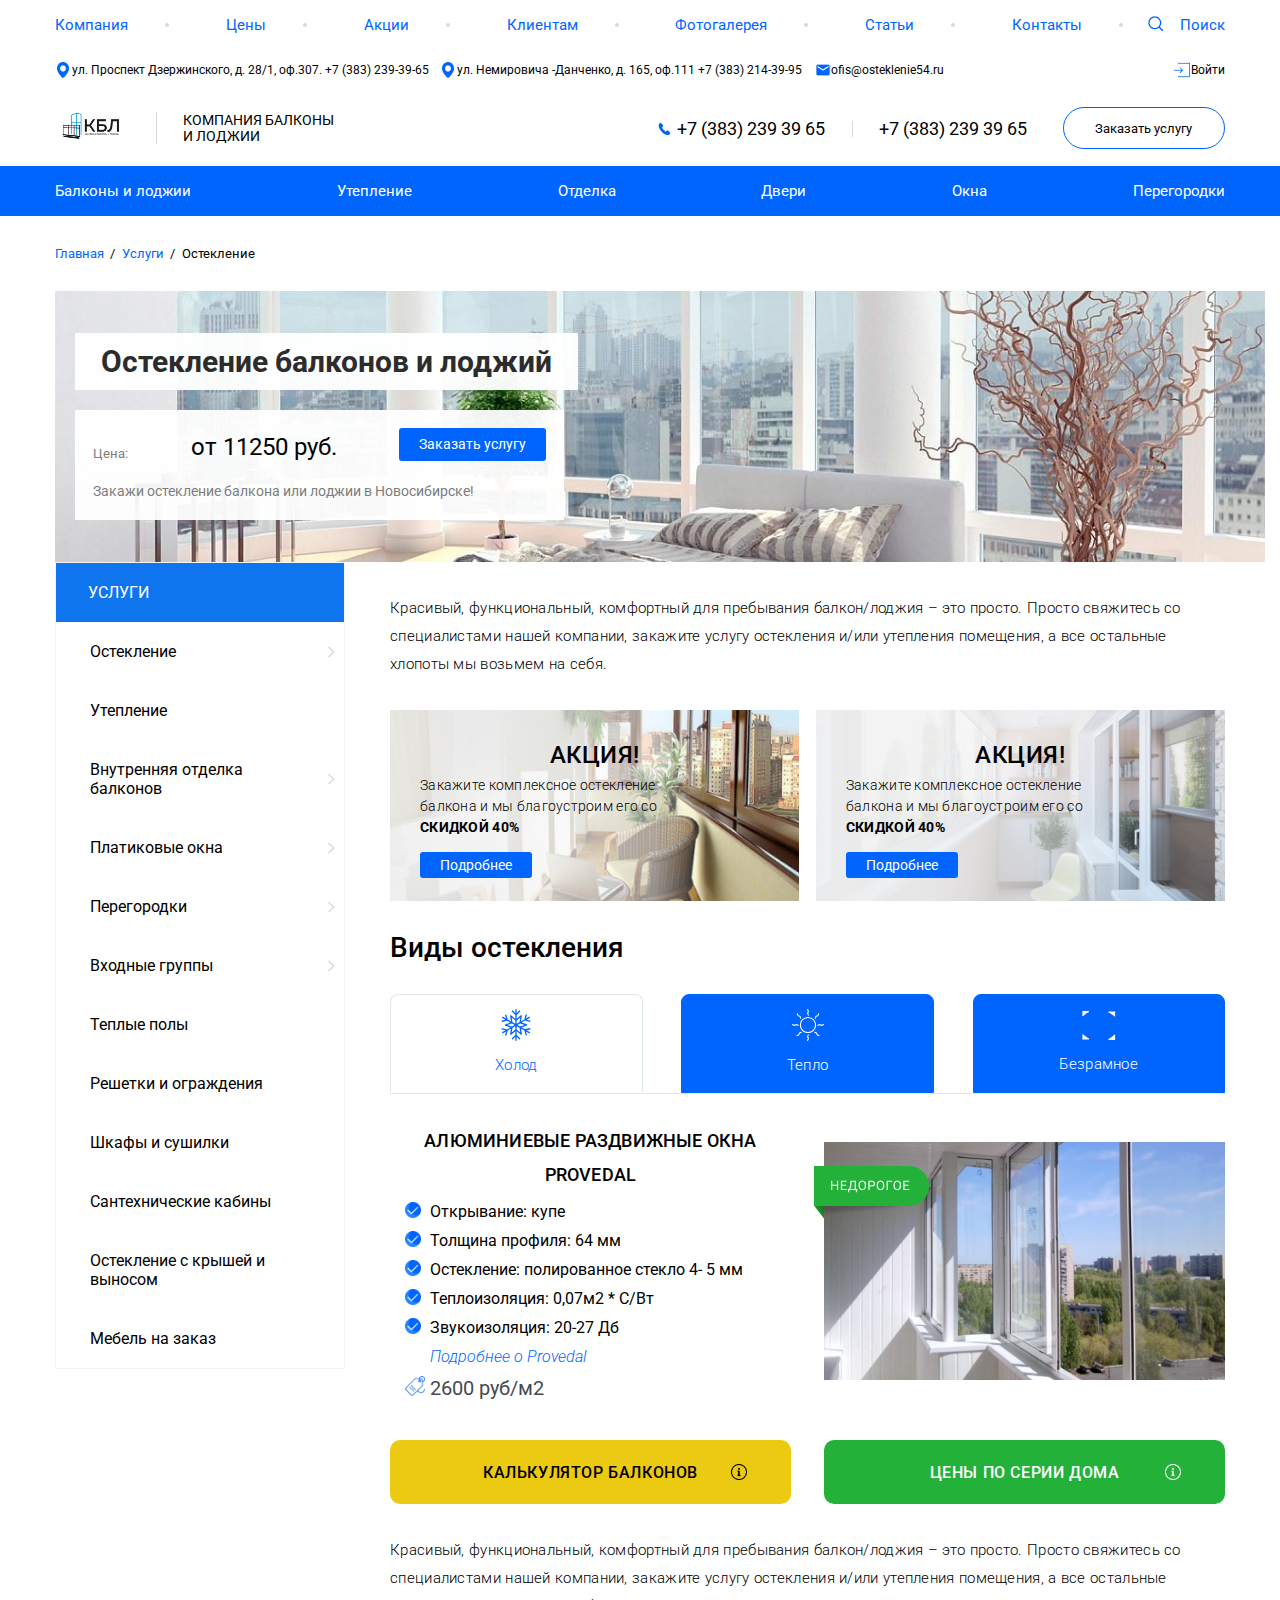
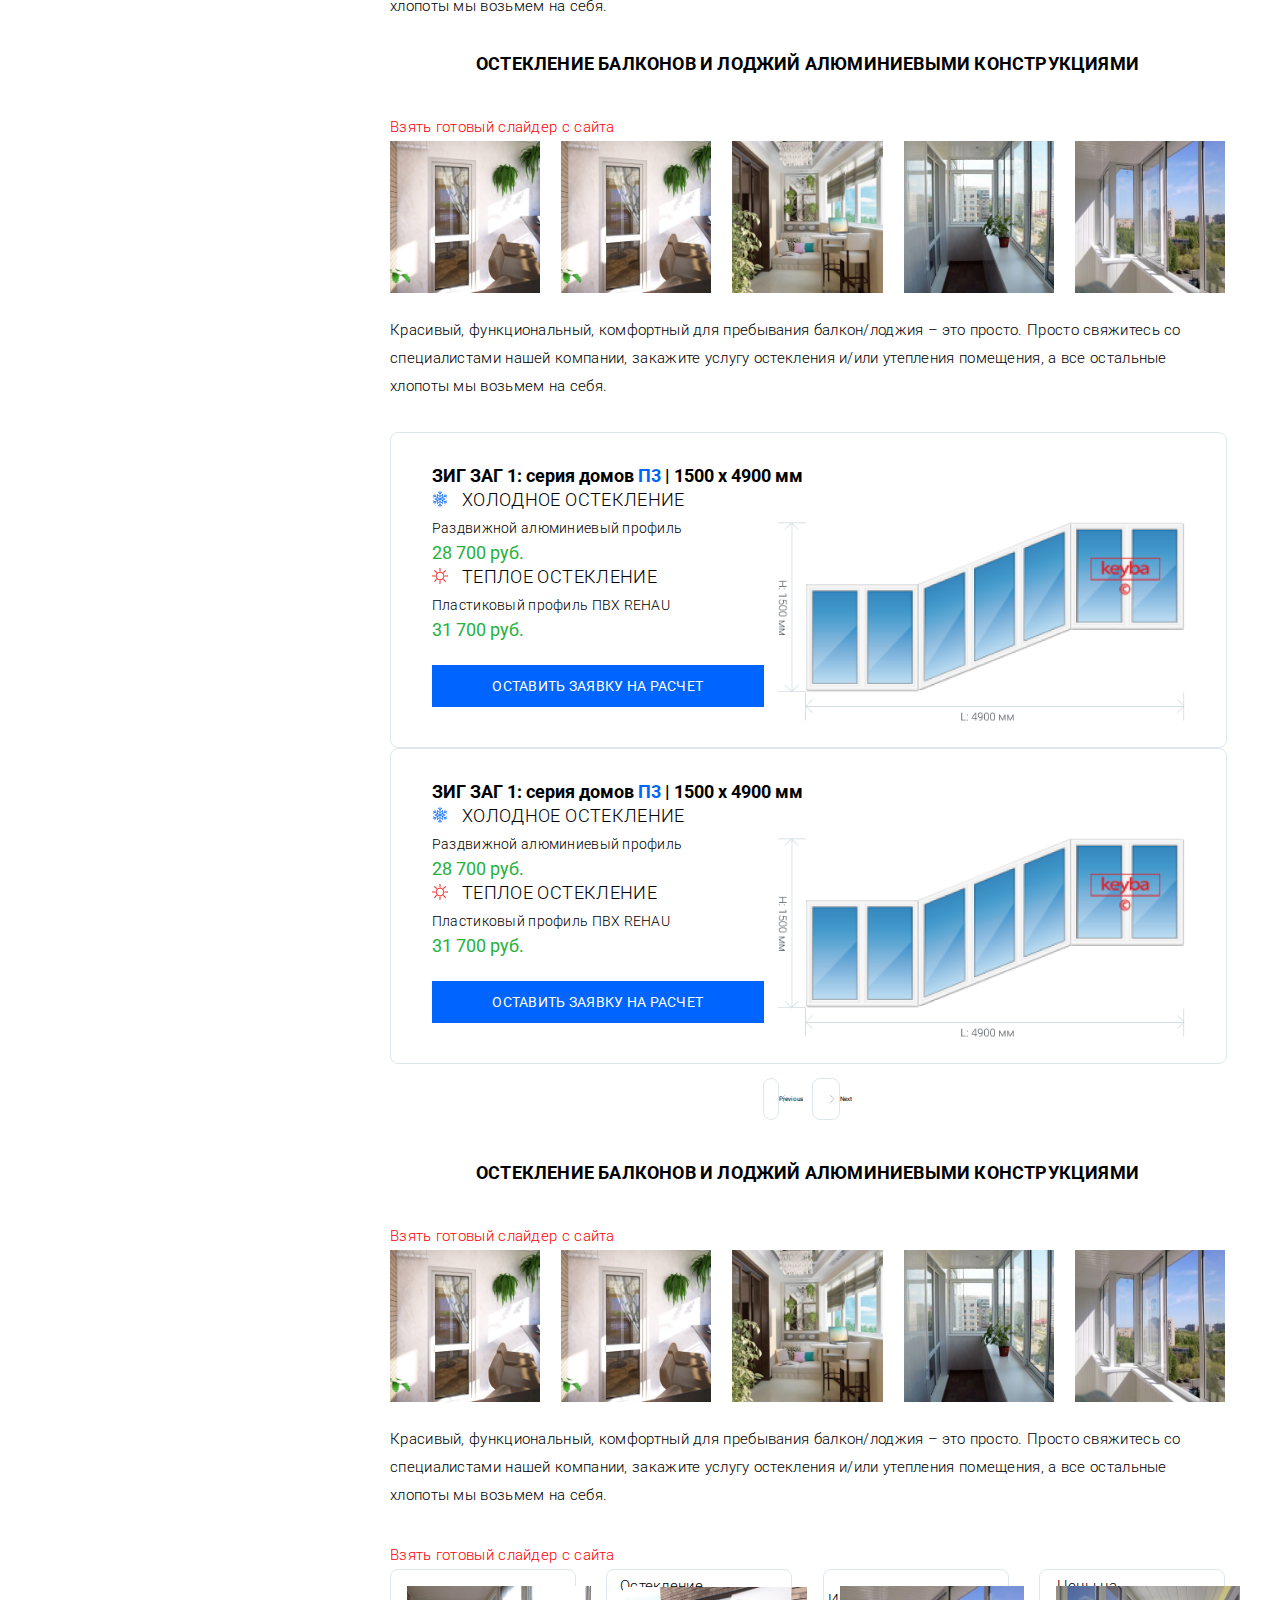
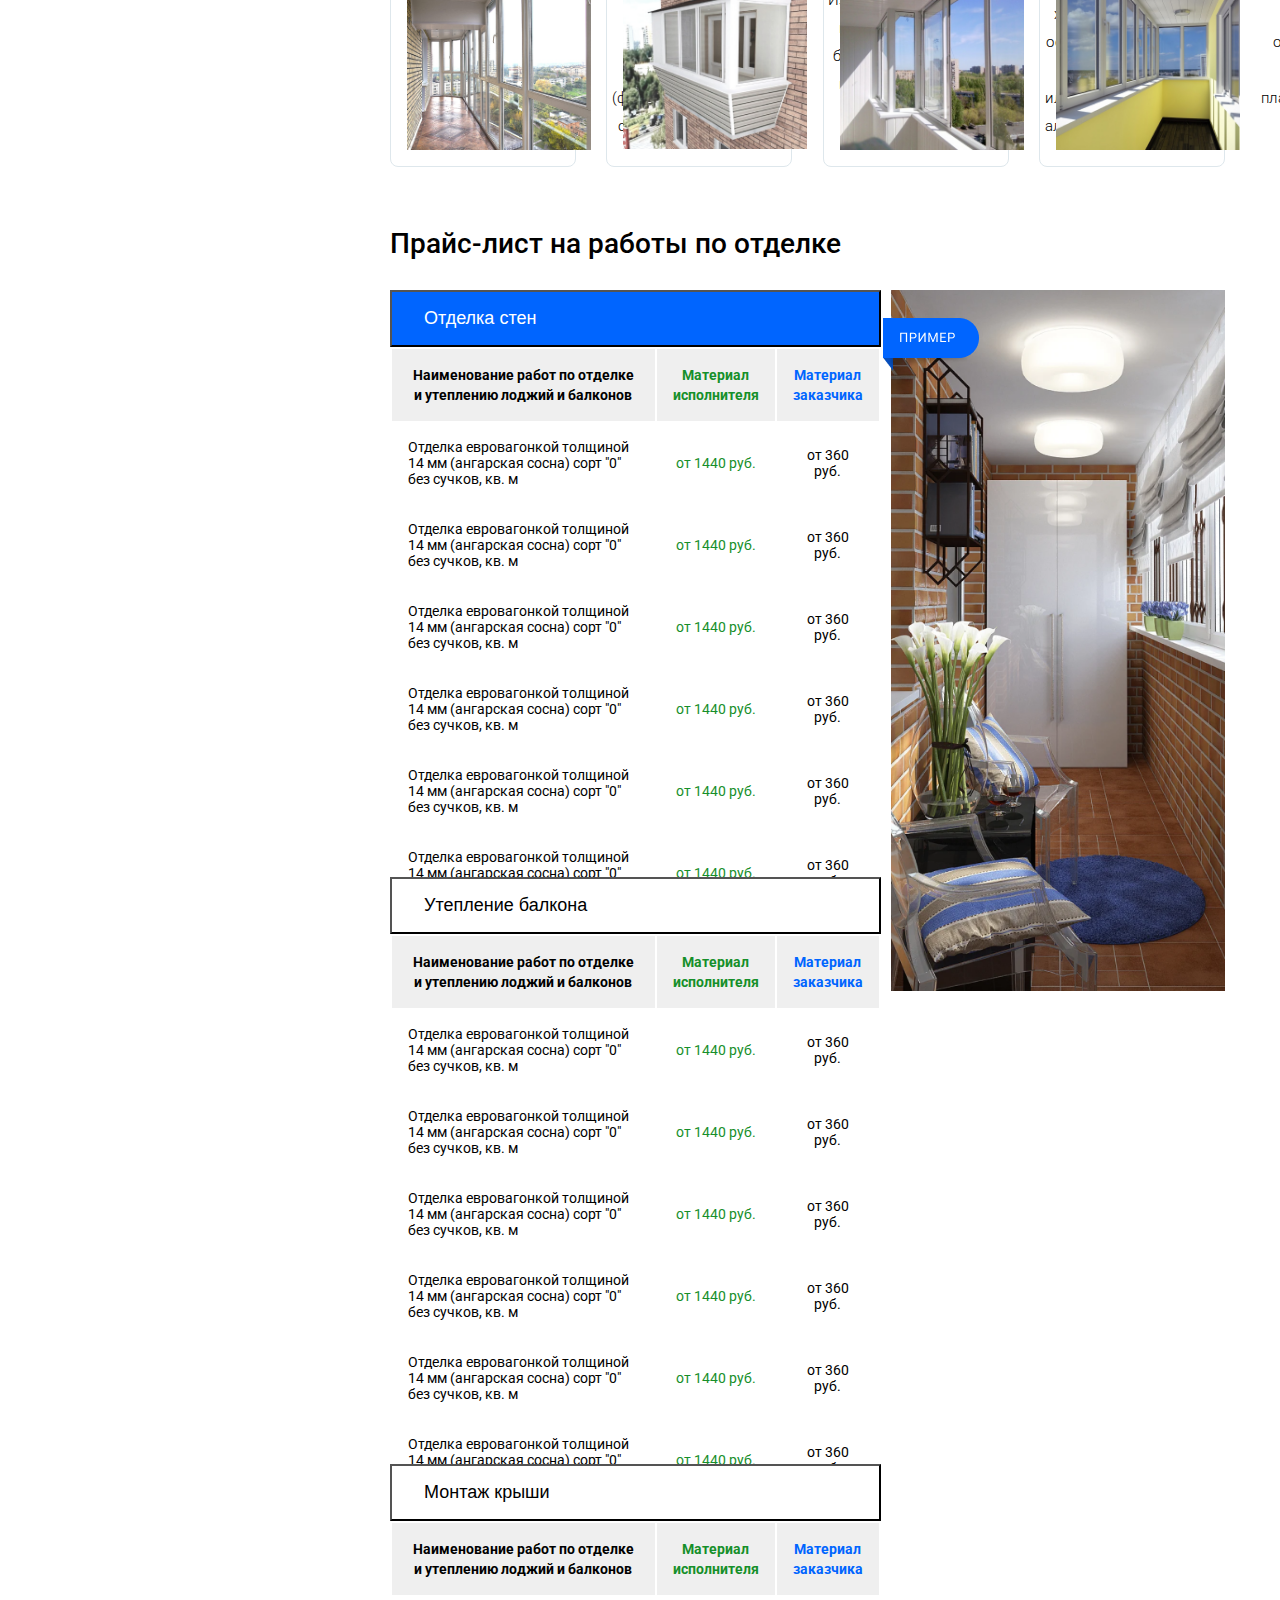
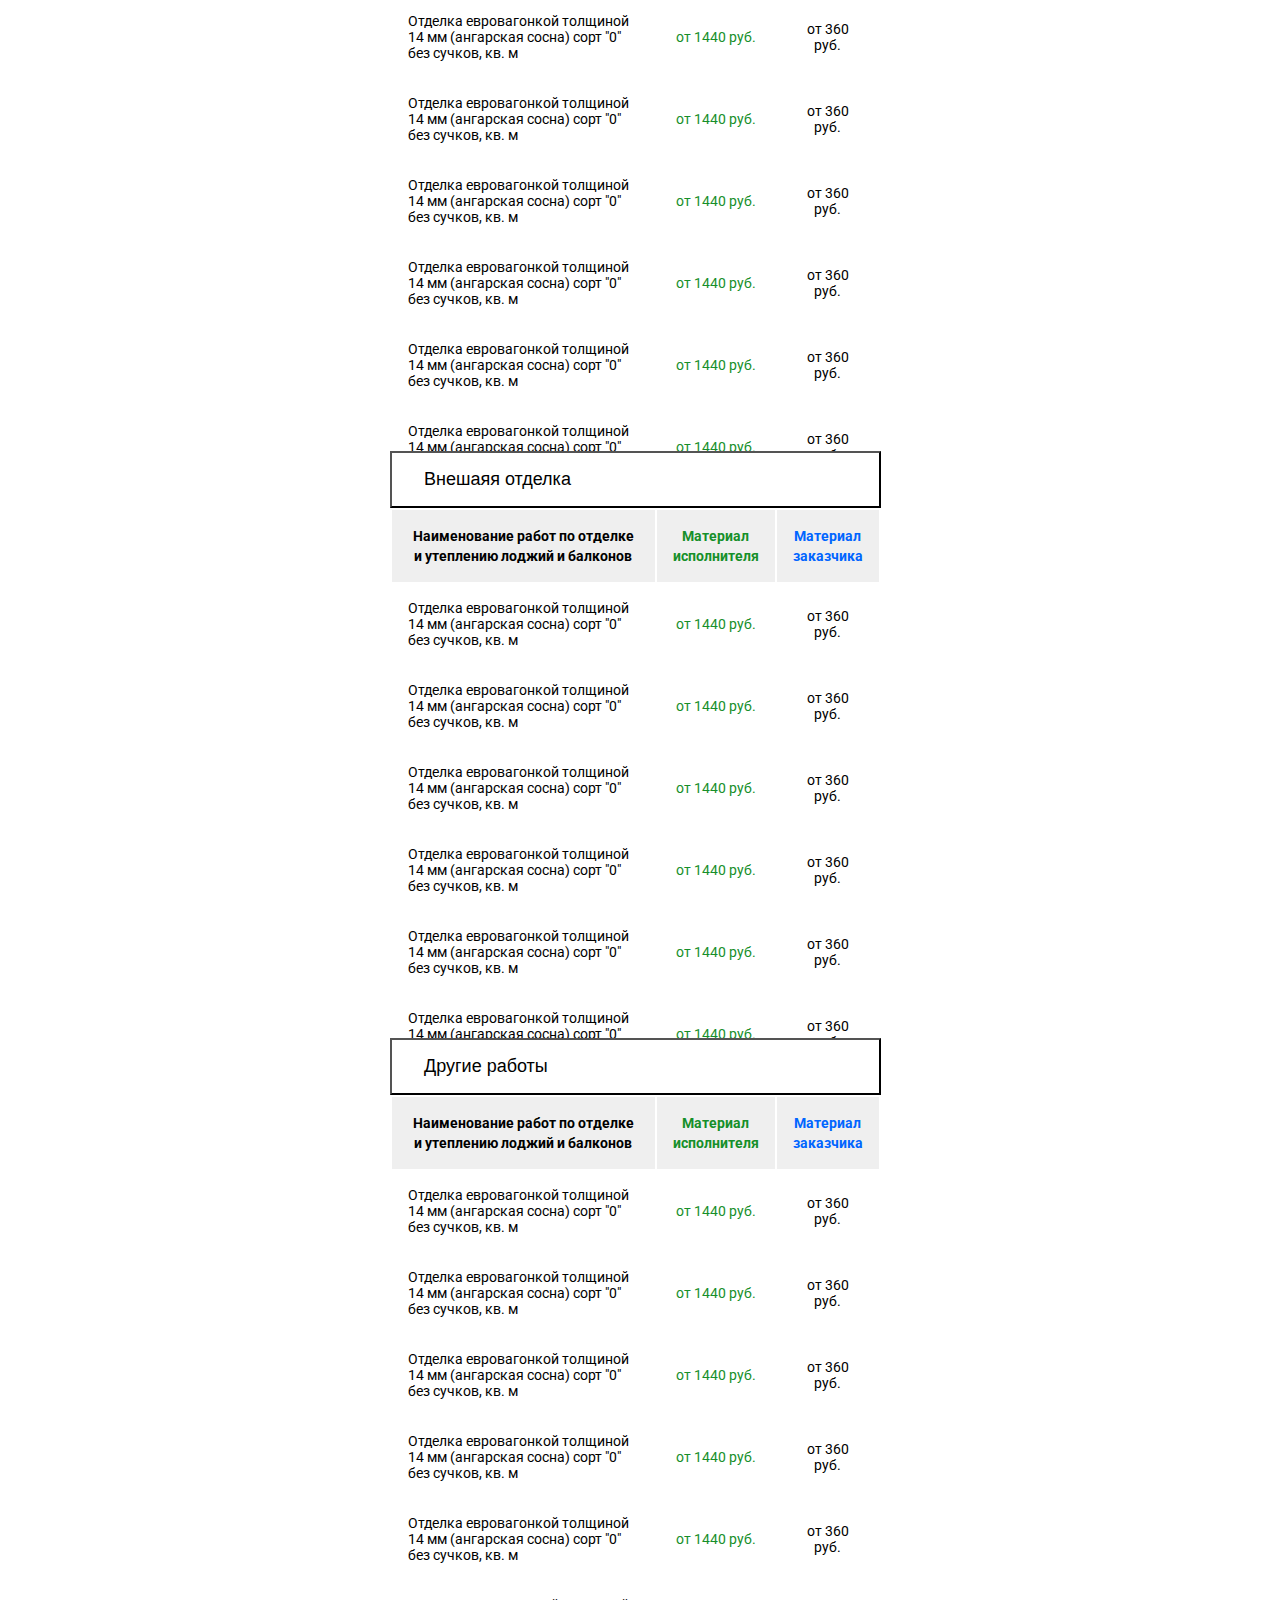
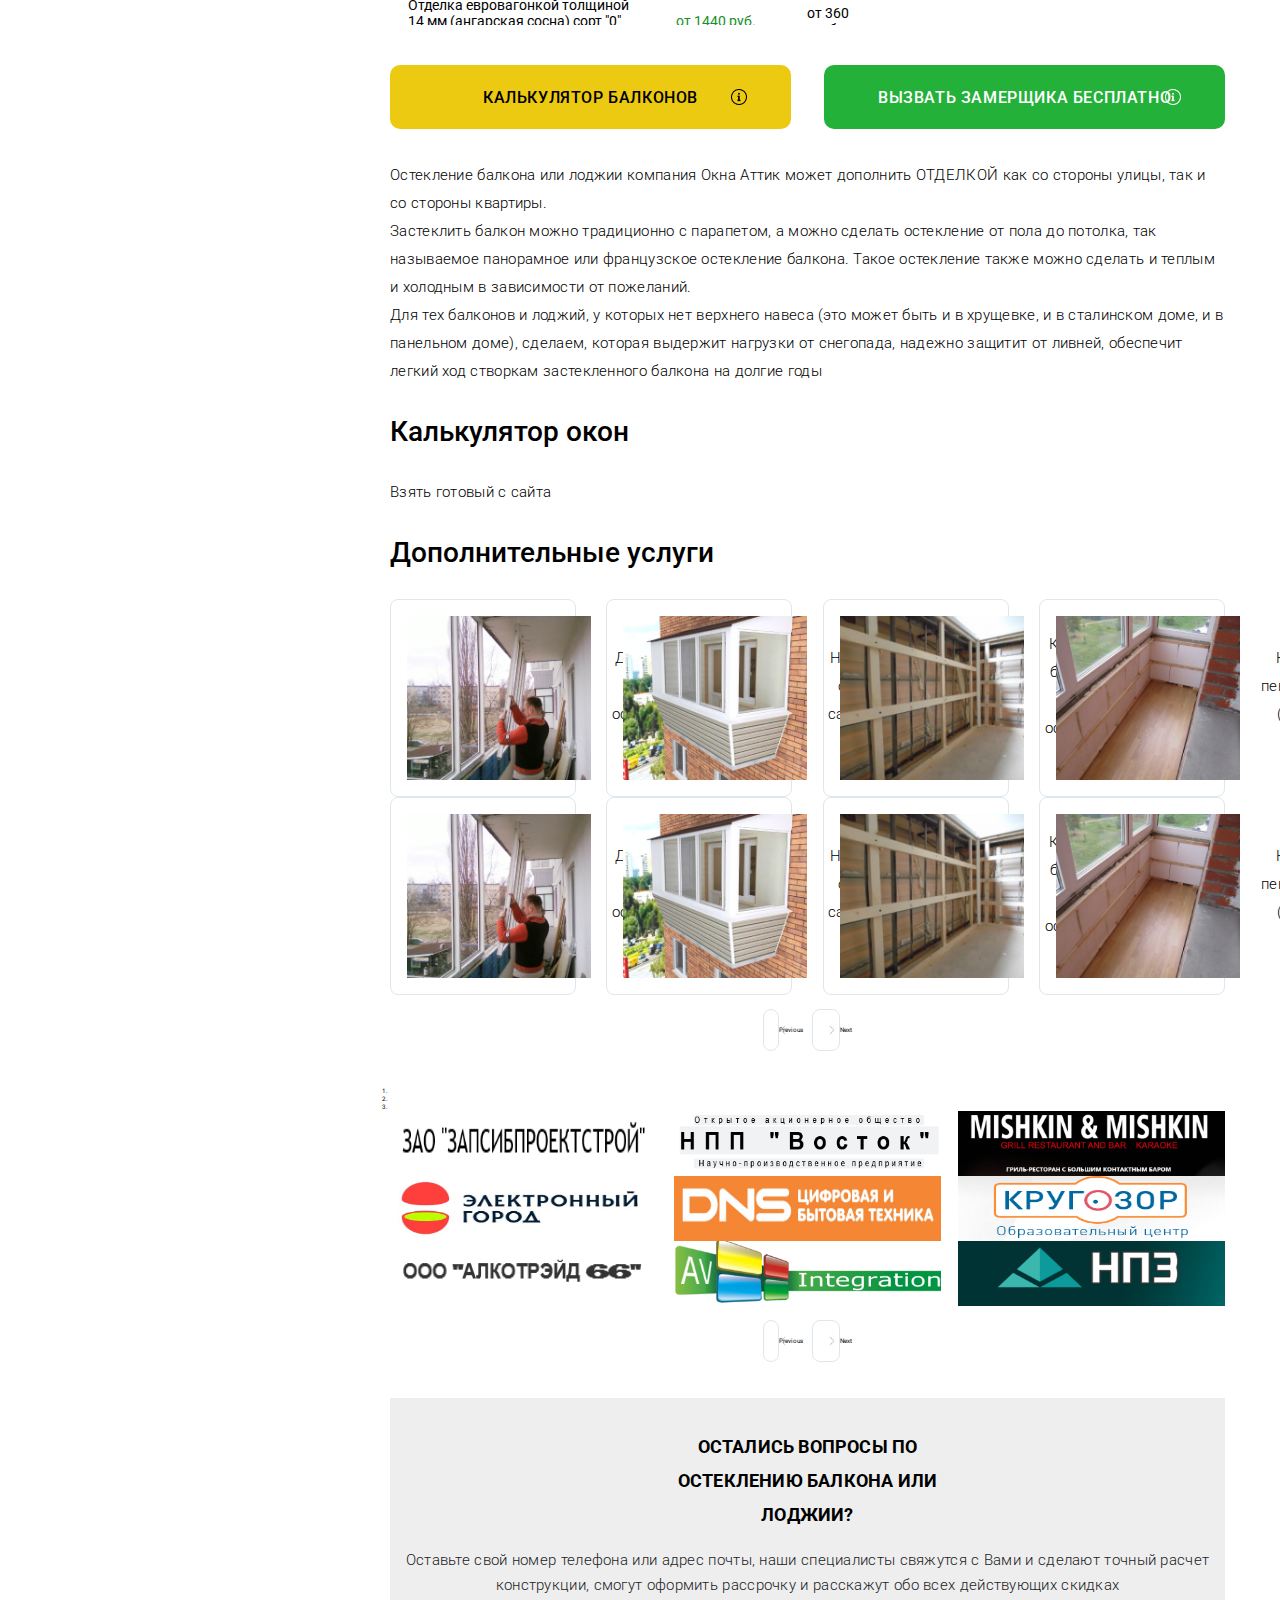
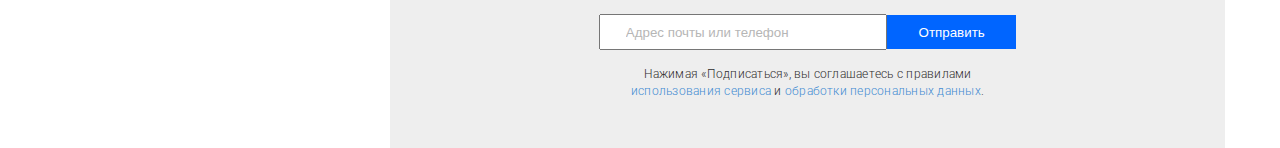
==== commit d7d60286: "fix #2" ====
--- a/index.html
+++ b/index.html
@@ -3,8 +3,8 @@
 <head>
     <meta charset="UTF-8">
     <script src="https://ajax.googleapis.com/ajax/libs/jquery/3.1.0/jquery.min.js"></script>
-    <link rel="stylesheet" href="https://stackpath.bootstrapcdn.com/bootstrap/4.1.3/css/bootstrap.min.css"
-          integrity="sha384-MCw98/SFnGE8fJT3GXwEOngsV7Zt27NXFoaoApmYm81iuXoPkFOJwJ8ERdknLPMO" crossorigin="anonymous">
+    <meta name="viewport" content="width=device-width, initial-scale=1, shrink-to-fit=no">
+    <link rel="stylesheet" href="https://stackpath.bootstrapcdn.com/bootstrap/4.1.3/css/bootstrap.min.css" integrity="sha384-MCw98/SFnGE8fJT3GXwEOngsV7Zt27NXFoaoApmYm81iuXoPkFOJwJ8ERdknLPMO" crossorigin="anonymous">
     <link rel="stylesheet" href="css/style.css">
     <title>Услуга</title>
 </head>
@@ -796,6 +796,66 @@
                         </div>
                     </div>
                 </div>
+                <div class="slider-bottom">
+					<div id="carouselExampleIndicators" class="carousel slide" data-ride="carousel">
+					  <ol class="carousel-indicators">
+						<li data-target="#carouselExampleIndicators" data-slide-to="0" class="active"></li>
+						<li data-target="#carouselExampleIndicators" data-slide-to="1"></li>
+						<li data-target="#carouselExampleIndicators" data-slide-to="2"></li>
+					  </ol>
+					  <div class="carousel-inner">
+						<div class="carousel-item active">
+							<div class="img-container">
+								<div class="list-img">
+									<img src="img/Screenshot_1.png" alt="">
+								</div>
+								<div class="list-img">
+									<img src="img/Screenshot_2.png" alt="">
+								</div>
+								<div class="list-img">
+									<img src="img/Screenshot_3.png" alt="">
+								</div>
+							</div>
+						</div>
+						<div class="carousel-item">
+							<div class="img-container">
+								<div class="list-img">
+									<img src="img/Screenshot_4.png" alt="">
+								</div>
+								<div class="list-img">
+									<img src="img/Screenshot_5.png" alt="">
+								</div>
+								<div class="list-img">
+									<img src="img/Screenshot_6.png" alt="">
+								</div>
+							</div>
+						</div>
+						<div class="carousel-item">
+							<div class="img-container">
+								<div class="list-img">
+									<img src="img/Screenshot_7.png" alt="">
+								</div>
+								<div class="list-img">
+									<img src="img/Screenshot_8.png" alt="">
+								</div>
+								<div class="list-img">
+									<img src="img/Screenshot_9.png" alt="">
+								</div>
+							</div>
+						  </div>
+					  </div>
+					  <div class="container-link">
+						  <a class="carousel-control-prev" href="#carouselExampleIndicators" role="button" data-slide="prev">
+							<span class="carousel-control-prev-icon" aria-hidden="true"></span>
+							<span class="sr-only">Previous</span>
+						  </a>
+						  <a class="carousel-control-next" href="#carouselExampleIndicators" role="button" data-slide="next">
+							<span class="carousel-control-next-icon" aria-hidden="true"></span>
+							<span class="sr-only">Next</span>
+						  </a>
+					  </div>
+					</div>
+                </div>
                 <div class="feedback">
                     <form action="" class="feedback-bottom">
                         <h3>Остались вопросы по остеклению балкона или лоджии?</h3>
@@ -814,14 +874,8 @@
         </div>
     </div>
 </main>
-<script src="https://code.jquery.com/jquery-3.3.1.slim.min.js"
-        integrity="sha384-q8i/X+965DzO0rT7abK41JStQIAqVgRVzpbzo5smXKp4YfRvH+8abtTE1Pi6jizo"
-        crossorigin="anonymous"></script>
-<script src="https://cdnjs.cloudflare.com/ajax/libs/popper.js/1.14.3/umd/popper.min.js"
-        integrity="sha384-ZMP7rVo3mIykV+2+9J3UJ46jBk0WLaUAdn689aCwoqbBJiSnjAK/l8WvCWPIPm49"
-        crossorigin="anonymous"></script>
-<script src="https://stackpath.bootstrapcdn.com/bootstrap/4.1.3/js/bootstrap.min.js"
-        integrity="sha384-ChfqqxuZUCnJSK3+MXmPNIyE6ZbWh2IMqE241rYiqJxyMiZ6OW/JmZQ5stwEULTy"
-        crossorigin="anonymous"></script>
+<script src="https://code.jquery.com/jquery-3.3.1.slim.min.js" integrity="sha384-q8i/X+965DzO0rT7abK41JStQIAqVgRVzpbzo5smXKp4YfRvH+8abtTE1Pi6jizo" crossorigin="anonymous"></script>
+<script src="https://cdnjs.cloudflare.com/ajax/libs/popper.js/1.14.3/umd/popper.min.js" integrity="sha384-ZMP7rVo3mIykV+2+9J3UJ46jBk0WLaUAdn689aCwoqbBJiSnjAK/l8WvCWPIPm49" crossorigin="anonymous"></script>
+<script src="https://stackpath.bootstrapcdn.com/bootstrap/4.1.3/js/bootstrap.min.js" integrity="sha384-ChfqqxuZUCnJSK3+MXmPNIyE6ZbWh2IMqE241rYiqJxyMiZ6OW/JmZQ5stwEULTy" crossorigin="anonymous"></script>
 </body>
 </html>--- a/css/style.css
+++ b/css/style.css
@@ -216,9 +216,6 @@
   color: #fff;
   background-color: #0065FF;
 }
-.nav-top {
-  background-color: #EEEEEE;
-}
 .nav-top .nav-list {
   font-size: 1.5rem;
   position: relative;
@@ -240,19 +237,24 @@
   content: none;
 }
 .nav-top .nav-list a:hover {
+  color: #000;
+}
+.nav-top .nav-list a {
   color: #0065FF;
 }
 .nav {
-  border-top: 1px solid #E5E5E5;
-  border-bottom: 1px solid #E5E5E5;
   margin-bottom: 3rem;
+  background-color: #0065FF;
 }
 .nav .nav-list {
   font-size: 1.5rem;
   position: relative;
 }
 .nav a:hover {
-  color: #0065FF;
+  color: #000;
+}
+.nav a {
+  color: #fff;
 }
 .nav-item {
   margin: 0;
@@ -898,6 +900,22 @@
   background-color: #fff;
   color: #0065FF;
 }
+.slider-bottom .carousel-item {
+  width: 100%;
+}
+.slider-bottom .img-container {
+  display: flex;
+  justify-content: space-between;
+  align-items: center;
+}
+.slider-bottom .list-img {
+  width: 32%;
+  height: 6.5rem;
+}
+.slider-bottom .list-img img {
+  width: 100%;
+  height: 100%;
+}
 .cold .top::after {
   background-image: url(../img/%D1%85%D0%BE%D0%BB%D0%BE%D0%B4.svg);
 }
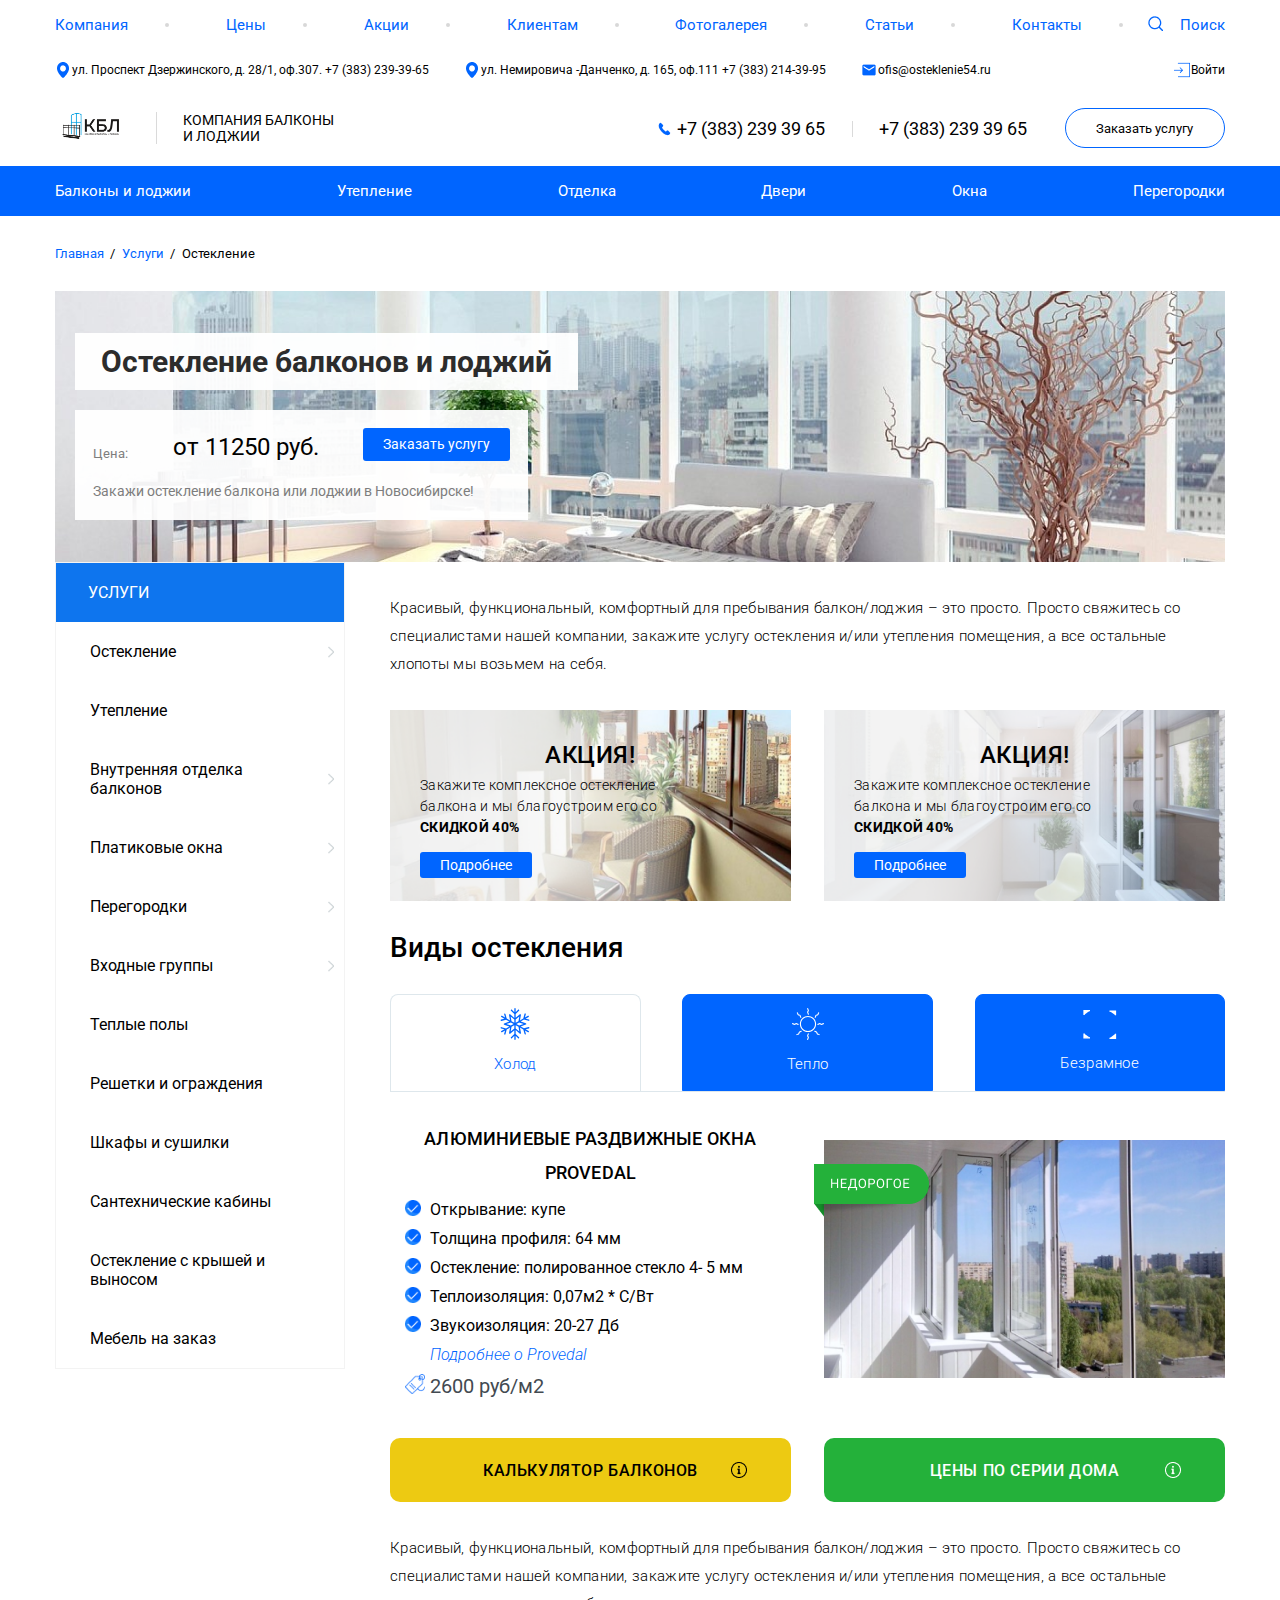
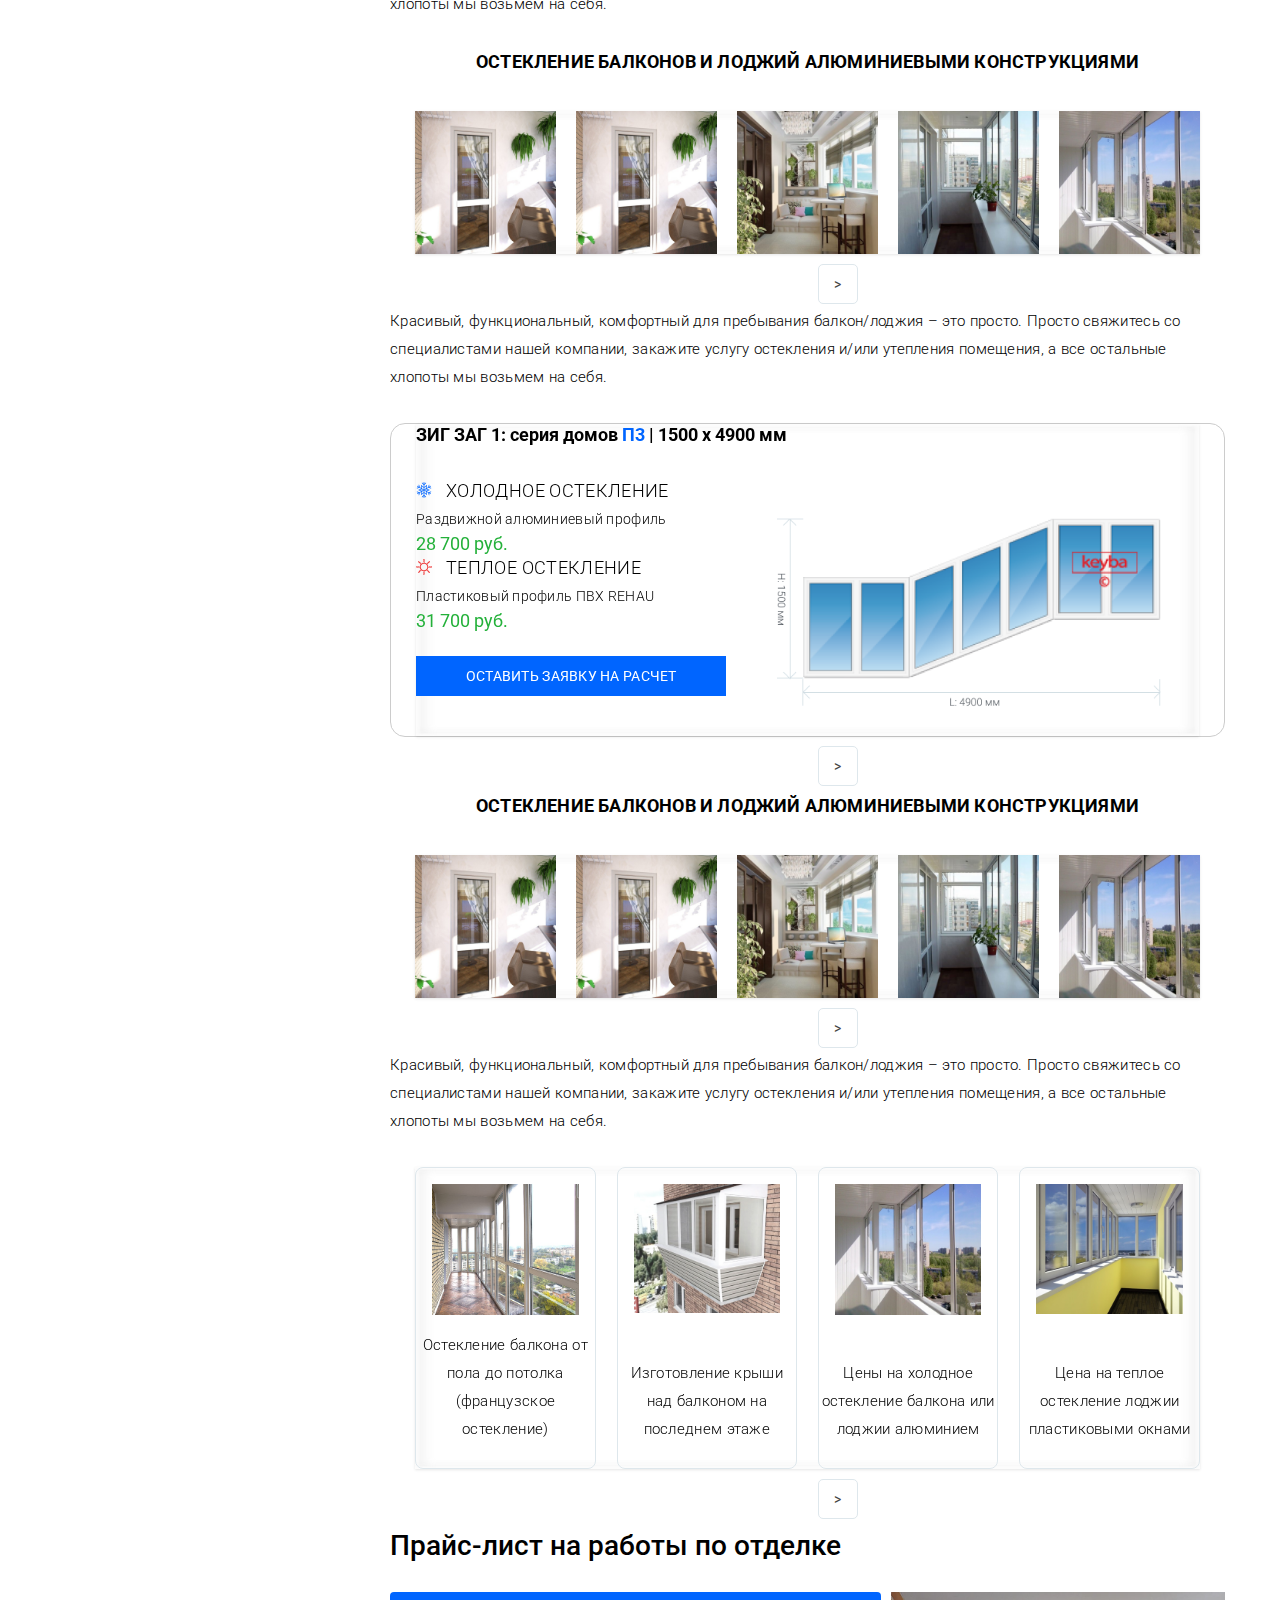
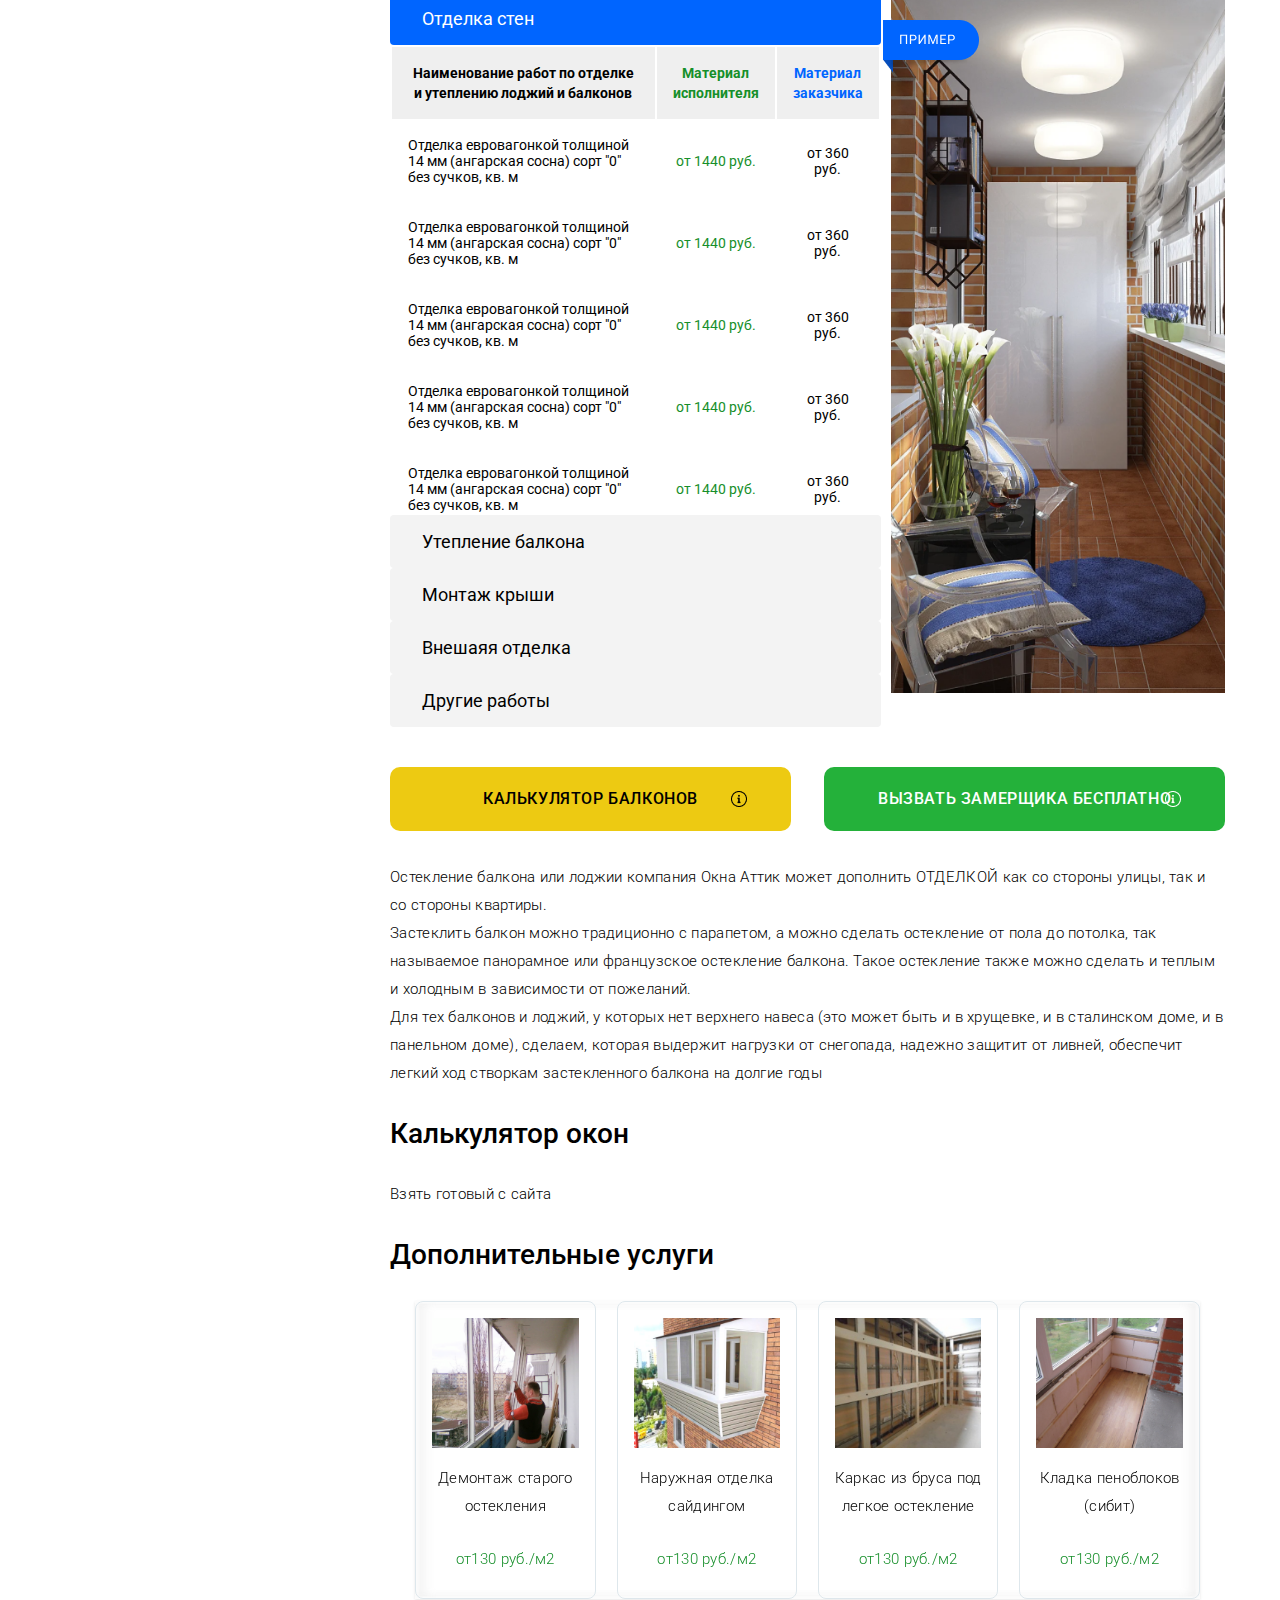
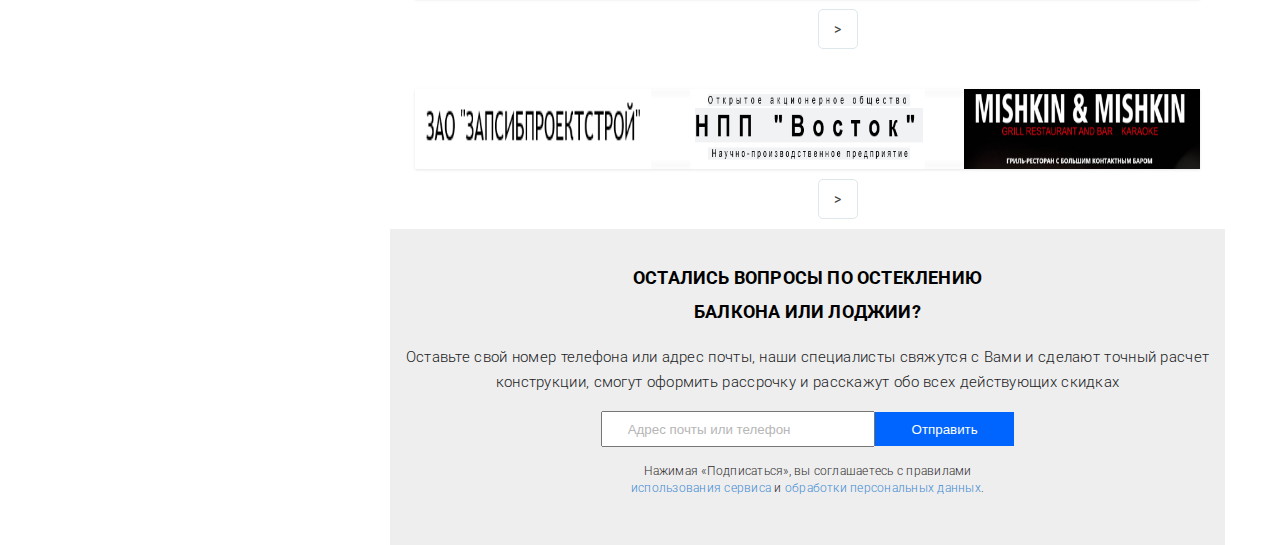
==== commit a8e2ffec: "finish #2" ====
--- a/index.html
+++ b/index.html
@@ -2,10 +2,12 @@
 <html lang="en">
 <head>
     <meta charset="UTF-8">
-    <script src="https://ajax.googleapis.com/ajax/libs/jquery/3.1.0/jquery.min.js"></script>
     <meta name="viewport" content="width=device-width, initial-scale=1, shrink-to-fit=no">
-    <link rel="stylesheet" href="https://stackpath.bootstrapcdn.com/bootstrap/4.1.3/css/bootstrap.min.css" integrity="sha384-MCw98/SFnGE8fJT3GXwEOngsV7Zt27NXFoaoApmYm81iuXoPkFOJwJ8ERdknLPMO" crossorigin="anonymous">
-    <link rel="stylesheet" href="css/style.css">
+    <link rel="stylesheet" href="css/style.css">        
+    <script
+  src="https://code.jquery.com/jquery-2.2.4.js"
+  integrity="sha256-iT6Q9iMJYuQiMWNd9lDyBUStIq/8PuOW33aOqmvFpqI="
+  crossorigin="anonymous"></script>
     <title>Услуга</title>
 </head>
 <body>
@@ -267,128 +269,152 @@
                     хлопоты мы возьмем на себя.</p>
                 <div class="examples">
                     <h3>Остекление балконов и лоджий алюминиевыми конструкциями</h3>
-                    <p style="color: red">Взять готовый слайдер с сайта</p>
                     <div class="examples-img">
-                        <img src="img/Rectangle1.png" alt="">
-                        <img src="img/Rectangle1.png" alt="">
-                        <img src="img/Rectangle2.png" alt="">
-                        <img src="img/Rectangle3.png" alt="">
-                        <img src="img/Rectangle4.png" alt="">
+                        <ul id="carouselThree" class="elastislide-list">
+							<li>
+								<img src="img/Rectangle1.png" alt="">
+								<img src="img/Rectangle1.png" alt="">
+								<img src="img/Rectangle2.png" alt="">
+								<img src="img/Rectangle3.png" alt="">
+								<img src="img/Rectangle4.png" alt="">
+							</li>
+							<li>
+								<img src="img/Rectangle1.png" alt="">
+								<img src="img/Rectangle1.png" alt="">
+								<img src="img/Rectangle2.png" alt="">
+								<img src="img/Rectangle3.png" alt="">
+								<img src="img/Rectangle4.png" alt="">
+							</li>
+						</ul>              
+                    </div>
+                    <p>Красивый, функциональный, комфортный для пребывания балкон/лоджия – это просто. Просто свяжитесь со специалистами нашей компании, закажите услугу остекления и/или утепления помещения, а все остальные хлопоты мы возьмем на себя.</p>
+                </div>    
+				<div class="carousel-1">
+					<ul id="carouselOne" class="elastislide-list">
+						<li>
+							<h4><span class="bold">Зиг заг 1:</span> серия домов <span class="blue">П3</span> | 1500 х 4900 мм</h4>
+							<section class="constructions">
+								<div class="constructions-left">
+									<div class="cold">
+										<p class="top">Холодное остекление</p>
+										<p>Раздвижной алюминиевый профиль </p>
+										<span>28 700 руб.</span>
+									</div>
+									<div class="heat">
+										<p class="top">Теплое остекление</p>
+										<p>Пластиковый профиль ПВХ REHAU</p>
+										<span>31 700 руб.</span>
+									</div>
+									<a href="#" class="btn">оставить заявку на расчет</a>
+								</div>
+								<div class="constructions-right">
+									<img src="img/%D1%84%D0%BE%D1%82%D0%BE%20%D1%81%20%D1%80%D0%B0%D0%B7%D0%BC%D0%B5%D1%80%D0%B0%D0%BC%D0%B8.png" alt="">
+								</div>
+							</section>
+						</li>
+						<li>
+							<h4><span class="bold">Зиг заг 1:</span> серия домов <span class="blue">П3</span> | 1500 х 4900 мм</h4>
+							<section class="constructions">
+								<div class="constructions-left">
+									<div class="cold">
+										<p class="top">Холодное остекление</p>
+										<p>Раздвижной алюминиевый профиль </p>
+										<span>28 700 руб.</span>
+									</div>
+									<div class="heat">
+										<p class="top">Теплое остекление</p>
+										<p>Пластиковый профиль ПВХ REHAU</p>
+										<span>31 700 руб.</span>
+									</div>
+									<a href="#" class="btn">оставить заявку на расчет</a>
+								</div>
+								<div class="constructions-right">
+									<img src="img/%D1%84%D0%BE%D1%82%D0%BE%20%D1%81%20%D1%80%D0%B0%D0%B7%D0%BC%D0%B5%D1%80%D0%B0%D0%BC%D0%B8.png" alt="">
+								</div>
+							</section>
+						</li>
+					</ul>
+				</div>
+                <div class="examples">
+                    <h3>Остекление балконов и лоджий алюминиевыми конструкциями</h3>
+                    <div class="examples-img">
+                        <ul id="carouselTwo" class="elastislide-list">
+							<li>
+								<img src="img/Rectangle1.png" alt="">
+								<img src="img/Rectangle1.png" alt="">
+								<img src="img/Rectangle2.png" alt="">
+								<img src="img/Rectangle3.png" alt="">
+								<img src="img/Rectangle4.png" alt="">
+							</li>
+							<li>
+								<img src="img/Rectangle1.png" alt="">
+								<img src="img/Rectangle1.png" alt="">
+								<img src="img/Rectangle2.png" alt="">
+								<img src="img/Rectangle3.png" alt="">
+								<img src="img/Rectangle4.png" alt="">
+							</li>
+						</ul>                        
                     </div>
                     <p>Красивый, функциональный, комфортный для пребывания балкон/лоджия – это просто. Просто свяжитесь
                         со специалистами нашей компании, закажите услугу остекления и/или утепления помещения, а все
                         остальные хлопоты мы возьмем на себя.</p>
                 </div>
-                <div class="carusel-top">
-                    <div id="carouselExampleControls" class="carousel slide" data-ride="carousel">
-                        <div class="carousel-inner">
-                            <div class="carousel-item active">
-                                <h4><span class="bold">Зиг заг 1:</span> серия домов <span class="blue">П3</span> | 1500
-                                    х 4900 мм</h4>
-                                <section class="constructions">
-                                    <div class="constructions-left">
-                                        <div class="cold">
-                                            <p class="top">Холодное остекление</p>
-                                            <p>Раздвижной алюминиевый профиль </p>
-                                            <span>28 700 руб.</span>
-                                        </div>
-                                        <div class="heat">
-                                            <p class="top">Теплое остекление</p>
-                                            <p>Пластиковый профиль ПВХ REHAU</p>
-                                            <span>31 700 руб.</span>
-                                        </div>
-                                        <a href="#" class="btn">оставить заявку на расчет</a>
-                                    </div>
-                                    <div class="constructions-right">
-                                        <img src="img/%D1%84%D0%BE%D1%82%D0%BE%20%D1%81%20%D1%80%D0%B0%D0%B7%D0%BC%D0%B5%D1%80%D0%B0%D0%BC%D0%B8.png"
-                                             alt="">
-                                    </div>
-                                </section>
-                            </div>
-                            <div class="carousel-item">
-                                <h4><span class="bold">Зиг заг 1:</span> серия домов <span class="blue">П3</span> | 1500
-                                    х 4900 мм</h4>
-                                <section class="constructions">
-                                    <div class="constructions-left">
-                                        <div class="cold">
-                                            <p class="top">Холодное остекление</p>
-                                            <p>Раздвижной алюминиевый профиль </p>
-                                            <span>28 700 руб.</span>
-                                        </div>
-                                        <div class="heat">
-                                            <p class="top">Теплое остекление</p>
-                                            <p>Пластиковый профиль ПВХ REHAU</p>
-                                            <span>31 700 руб.</span>
-                                        </div>
-                                        <a href="#" class="btn">оставить заявку на расчет</a>
-                                    </div>
-                                    <div class="constructions-right">
-                                        <img src="img/%D1%84%D0%BE%D1%82%D0%BE%20%D1%81%20%D1%80%D0%B0%D0%B7%D0%BC%D0%B5%D1%80%D0%B0%D0%BC%D0%B8.png"
-                                             alt="">
-                                    </div>
-                                </section>
-                            </div>
-
-                        </div>
-                        <div class="container-link">
-                            <a class="carousel-control-prev" href="#carouselExampleControls" role="button"
-                               data-slide="prev">
-                                <span class="carousel-control-prev-icon" aria-hidden="true"></span>
-                                <span class="sr-only">Previous</span>
-                            </a>
-                            <a class="carousel-control-next" href="#carouselExampleControls" role="button"
-                               data-slide="next">
-                                <span class="carousel-control-next-icon" aria-hidden="true"></span>
-                                <span class="sr-only">Next</span>
-                            </a>
-                        </div>
-                    </div>
-                </div>
-                <div class="examples">
-                    <h3>Остекление балконов и лоджий алюминиевыми конструкциями</h3>
-                    <p style="color: red">Взять готовый слайдер с сайта</p>
-                    <div class="examples-img">
-                        <img src="img/Rectangle1.png" alt="">
-                        <img src="img/Rectangle1.png" alt="">
-                        <img src="img/Rectangle2.png" alt="">
-                        <img src="img/Rectangle3.png" alt="">
-                        <img src="img/Rectangle4.png" alt="">
-                    </div>
-                    <p>Красивый, функциональный, комфортный для пребывания балкон/лоджия – это просто. Просто свяжитесь
-                        со специалистами нашей компании, закажите услугу остекления и/или утепления помещения, а все
-                        остальные хлопоты мы возьмем на себя.</p>
-                </div>
-                <p style="color: red">Взять готовый слайдер с сайта</p>
-                <div class="services">                                      
-                    <a href="#" class="card">
-                        <img src="img/Rectangle5.png" alt="">
-                        <p>Остекление балкона от пола до потолка (французское остекление)</p>
-                    </a>
-                    <a href="#" class="card">
-                        <img src="img/Rectangle6.png" alt="">
-                        <p>Изготовление крыши над балконом на последнем этаже</p>
-                    </a>
-                    <a href="#" class="card">
-                        <img src="img/Rectangle7.png" alt="">
-                        <p>Цены на холодное остекление балкона или лоджии алюминием</p>
-                    </a>
-                    <a href="#" class="card">
-                        <img src="img/Rectangle8.png" alt="">
-                        <p>Цена на теплое остекление лоджии пластиковыми окнами</p>
-                    </a>
+                <div class="services">
+                    <ul id="carouselFour" class="elastislide-list">
+						<li>
+							<a href="#" class="card">
+								<img src="img/Rectangle5.png" alt="">
+								<p>Остекление балкона от пола до потолка (французское остекление)</p>
+							</a>
+							<a href="#" class="card">
+								<img src="img/Rectangle6.png" alt="">
+								<p>Изготовление крыши над балконом на последнем этаже</p>
+							</a>
+							<a href="#" class="card">
+								<img src="img/Rectangle7.png" alt="">
+								<p>Цены на холодное остекление балкона или лоджии алюминием</p>
+							</a>
+							<a href="#" class="card">
+								<img src="img/Rectangle8.png" alt="">
+								<p>Цена на теплое остекление лоджии пластиковыми окнами</p>
+							</a>
+						</li>
+						<li>
+							<a href="#" class="card">
+								<img src="img/Rectangle5.png" alt="">
+								<p>Остекление балкона от пола до потолка (французское остекление)</p>
+							</a>
+							<a href="#" class="card">
+								<img src="img/Rectangle6.png" alt="">
+								<p>Изготовление крыши над балконом на последнем этаже</p>
+							</a>
+							<a href="#" class="card">
+								<img src="img/Rectangle7.png" alt="">
+								<p>Цены на холодное остекление балкона или лоджии алюминием</p>
+							</a>
+							<a href="#" class="card">
+								<img src="img/Rectangle8.png" alt="">
+								<p>Цена на теплое остекление лоджии пластиковыми окнами</p>
+							</a>
+						</li>
+					</ul>  
+                    
                 </div>
                 <h2>Прайс-лист на работы по отделке</h2>
                 <div class="price-list">
-                    <div class="accordion" id="accordionExample">
-                        <div class="card">
-                            <div class="card-header" id="headingOne">
-                                <button class="btn btn-link" type="button" data-toggle="collapse"
-                                        data-target="#collapseOne" aria-expanded="true" aria-controls="collapseOne">
-                                    Отделка стен
-                                </button>
+                    <div class="accordion">
+                        <input name="accordion" type="radio" class="accordion-radio" id="radio-1" checked>
+                        <input name="accordion" type="radio" class="accordion-radio" id="radio-2">
+                        <input name="accordion" type="radio" class="accordion-radio" id="radio-3">
+                        <input name="accordion" type="radio" class="accordion-radio" id="radio-4">
+                        <input name="accordion" type="radio" class="accordion-radio" id="radio-5">
+                        <div class="card card-1">
+                            <div class="card-header">
+                                <label class="btn" for="radio-1">
+									Отделка стен
+                          	 	</label>
                             </div>
-                            <div id="collapseOne" class="collapse show" aria-labelledby="headingOne"
-                                 data-parent="#accordionExample">
+                            <div class="collapse show">
                                 <div class="card-body">
                                     <table class="price-list-table">
                                         <tr>
@@ -447,17 +473,15 @@
                                         </tr>
                                     </table>
                                 </div>
+							</div>
+                        </div>                        
+                        <div class="card card-2">
+                            <div class="card-header">
+                                <label class="btn" for="radio-2">
+									Утепление балкона
+								</label>
                             </div>
-                        </div>
-                        <div class="card">
-                            <div class="card-header" id="headingTwo">
-                                <button class="btn btn-link collapsed" type="button" data-toggle="collapse"
-                                        data-target="#collapseTwo" aria-expanded="false" aria-controls="collapseTwo">
-                                    Утепление балкона
-                                </button>
-                            </div>
-                            <div id="collapseTwo" class="collapse" aria-labelledby="headingTwo"
-                                 data-parent="#accordionExample">
+                            <div class="collapse">
                                 <div class="card-body">
                                     <table class="price-list-table">
                                         <tr>
@@ -512,16 +536,13 @@
                                 </div>
                             </div>
                         </div>
-                        <div class="card">
-                            <div class="card-header" id="headingThree">
-                                <button class="btn btn-link collapsed" type="button" data-toggle="collapse"
-                                        data-target="#collapseThree" aria-expanded="false"
-                                        aria-controls="collapseThree">
-                                    Монтаж крыши
-                                </button>
+                        <div class="card card-3">
+                            <div class="card-header">
+                                <label class="btn" for="radio-3">
+									Монтаж крыши
+								</label>
                             </div>
-                            <div id="collapseThree" class="collapse" aria-labelledby="headingThree"
-                                 data-parent="#accordionExample">
+                            <div class="collapse">
                                 <div class="card-body">
                                     <table class="price-list-table">
                                         <tr>
@@ -576,15 +597,13 @@
                                 </div>
                             </div>
                         </div>
-                        <div class="card">
-                            <div class="card-header" id="headingFour">
-                                <button class="btn btn-link collapsed" type="button" data-toggle="collapse"
-                                        data-target="#collapseFour" aria-expanded="false" aria-controls="collapseFour">
-                                    Внешаяя отделка
-                                </button>
+                        <div class="card card-4">
+                            <div class="card-header">
+                                <label class="btn" for="radio-4">
+									Внешаяя отделка
+								</label>
                             </div>
-                            <div id="collapseFour" class="collapse" aria-labelledby="heading"
-                                 data-parent="#accordionExample">
+                            <div class="collapse">
                                 <div class="card-body">
                                     <table class="price-list-table">
                                         <tr>
@@ -639,15 +658,13 @@
                                 </div>
                             </div>
                         </div>
-                        <div class="card">
-                            <div class="card-header" id="headingFive">
-                                <button class="btn btn-link collapsed" type="button" data-toggle="collapse"
-                                        data-target="#collapseFive" aria-expanded="false" aria-controls="collapseFive">
-                                    Другие работы
-                                </button>
+                        <div class="card card-5">
+                            <div class="card-header">
+                                <label class="btn" for="radio-5">
+									Другие работы
+								</label>
                             </div>
-                            <div id="collapseFive" class="collapse" aria-labelledby="heading"
-                                 data-parent="#accordionExample">
+                            <div class="collapse">
                                 <div class="card-body">
                                     <table class="price-list-table">
                                         <tr>
@@ -697,16 +714,17 @@
                                             <td class="green">от 1440 руб.</td>
                                             <td>от 360 руб.</td>
                                         </tr>
+
                                     </table>
                                 </div>
                             </div>
                         </div>
-                    </div>
+                    </div>                    
                     <div class="img-price-list">
                         <img class="background" src="img/image8.png" alt="">
                         <img src="img/%D1%8F%D1%80%D0%BB%D1%8B%D0%BA%20new1.png" alt="" class="icon">
-                    </div>
-                </div>
+                    </div>                
+				</div>
                 <div class="btn-container">
                     <div class="btn-container-left">
                         <a href="#" class="btn calc">калькулятор балконов</a>
@@ -729,133 +747,90 @@
                 <h2>Калькулятор окон</h2>
                 <p>Взять готовый с сайта</p>
                 <h2>Дополнительные услуги</h2>
-                <div class="carusel-bottom">
-                    <div id="carouselExampleControlsBottom" class="carousel slide" data-ride="carousel">
-                        <div class="carousel-inner">
-                            <div class="carousel-item active">
-                                <div class="services">
-                                    <a href="#" class="card">
-                                        <img src="img/Rectangle9.png" alt="">
-                                        <p>Демонтаж старого остекления</p>
-                                        <p class="price">от130 руб./м2</p>
-                                    </a>
-                                    <a href="#" class="card">
-                                        <img src="img/Rectangle10.png" alt="">
-                                        <p>Наружная отделка сайдингом</p>
-                                        <p class="price">от130 руб./м2</p>
-                                    </a>
-                                    <a href="#" class="card">
-                                        <img src="img/Rectangle11.png" alt="">
-                                        <p>Каркас из бруса под легкое остекление</p>
-                                        <p class="price">от130 руб./м2</p>
-                                    </a>
-                                    <a href="#" class="card">
-                                        <img src="img/Rectangle12.png" alt="">
-                                        <p>Кладка пеноблоков (сибит)</p>
-                                        <p class="price">от130 руб./м2</p>
-                                    </a>
-                                </div>
-                            </div>
-                            <div class="carousel-item">
-                                <div class="services">
-                                    <a href="#" class="card">
-                                        <img src="img/Rectangle9.png" alt="">
-                                        <p>Демонтаж старого остекления</p>
-                                        <p class="price">от130 руб./м2</p>
-                                    </a>
-                                    <a href="#" class="card">
-                                        <img src="img/Rectangle10.png" alt="">
-                                        <p>Наружная отделка сайдингом</p>
-                                        <p class="price">от130 руб./м2</p>
-                                    </a>
-                                    <a href="#" class="card">
-                                        <img src="img/Rectangle11.png" alt="">
-                                        <p>Каркас из бруса под легкое остекление</p>
-                                        <p class="price">от130 руб./м2</p>
-                                    </a>
-                                    <a href="#" class="card">
-                                        <img src="img/Rectangle12.png" alt="">
-                                        <p>Кладка пеноблоков (сибит)</p>
-                                        <p class="price">от130 руб./м2</p>
-                                    </a>
-                                </div>
-                            </div>
-
-                        </div>
-                        <div class="container-link">
-                            <a class="carousel-control-prev" href="#carouselExampleControlsBottom" role="button"
-                               data-slide="prev">
-                                <span class="carousel-control-prev-icon" aria-hidden="true"></span>
-                                <span class="sr-only">Previous</span>
-                            </a>
-                            <a class="carousel-control-next" href="#carouselExampleControlsBottom" role="button"
-                               data-slide="next">
-                                <span class="carousel-control-next-icon" aria-hidden="true"></span>
-                                <span class="sr-only">Next</span>
-                            </a>
-                        </div>
-                    </div>
+                <div class="carusel-bottom"> 
+                	<div class="services">
+						<ul id="carouselFive" class="elastislide-list">
+							<li>
+								<a href="#" class="card">
+									<img src="img/Rectangle9.png" alt="">
+									<p>Демонтаж старого остекления</p>
+									<p class="price">от130 руб./м2</p>
+								</a>
+								<a href="#" class="card">
+									<img src="img/Rectangle10.png" alt="">
+									<p>Наружная отделка сайдингом</p>
+									<p class="price">от130 руб./м2</p>
+								</a>
+								<a href="#" class="card">
+									<img src="img/Rectangle11.png" alt="">
+									<p>Каркас из бруса под легкое остекление</p>
+									<p class="price">от130 руб./м2</p>
+								</a>
+								<a href="#" class="card">
+									<img src="img/Rectangle12.png" alt="">
+									<p>Кладка пеноблоков (сибит)</p>
+									<p class="price">от130 руб./м2</p>
+								</a>
+							</li>
+							<li>
+								<a href="#" class="card">
+									<img src="img/Rectangle9.png" alt="">
+									<p>Демонтаж старого остекления</p>
+									<p class="price">от130 руб./м2</p>
+								</a>
+								<a href="#" class="card">
+									<img src="img/Rectangle10.png" alt="">
+									<p>Наружная отделка сайдингом</p>
+									<p class="price">от130 руб./м2</p>
+								</a>
+								<a href="#" class="card">
+									<img src="img/Rectangle11.png" alt="">
+									<p>Каркас из бруса под легкое остекление</p>
+									<p class="price">от130 руб./м2</p>
+								</a>
+								<a href="#" class="card">
+									<img src="img/Rectangle12.png" alt="">
+									<p>Кладка пеноблоков (сибит)</p>
+									<p class="price">от130 руб./м2</p>
+								</a>
+							</li>
+						</ul>
+					</div>					
                 </div>
-                <div class="slider-bottom">
-					<div id="carouselExampleIndicators" class="carousel slide" data-ride="carousel">
-					  <ol class="carousel-indicators">
-						<li data-target="#carouselExampleIndicators" data-slide-to="0" class="active"></li>
-						<li data-target="#carouselExampleIndicators" data-slide-to="1"></li>
-						<li data-target="#carouselExampleIndicators" data-slide-to="2"></li>
-					  </ol>
-					  <div class="carousel-inner">
-						<div class="carousel-item active">
-							<div class="img-container">
-								<div class="list-img">
-									<img src="img/Screenshot_1.png" alt="">
-								</div>
-								<div class="list-img">
-									<img src="img/Screenshot_2.png" alt="">
-								</div>
-								<div class="list-img">
-									<img src="img/Screenshot_3.png" alt="">
-								</div>
-							</div>
-						</div>
-						<div class="carousel-item">
-							<div class="img-container">
-								<div class="list-img">
-									<img src="img/Screenshot_4.png" alt="">
-								</div>
-								<div class="list-img">
-									<img src="img/Screenshot_5.png" alt="">
-								</div>
-								<div class="list-img">
-									<img src="img/Screenshot_6.png" alt="">
-								</div>
-							</div>
-						</div>
-						<div class="carousel-item">
-							<div class="img-container">
-								<div class="list-img">
-									<img src="img/Screenshot_7.png" alt="">
-								</div>
-								<div class="list-img">
-									<img src="img/Screenshot_8.png" alt="">
-								</div>
-								<div class="list-img">
-									<img src="img/Screenshot_9.png" alt="">
-								</div>
-							</div>
-						  </div>
-					  </div>
-					  <div class="container-link">
-						  <a class="carousel-control-prev" href="#carouselExampleIndicators" role="button" data-slide="prev">
-							<span class="carousel-control-prev-icon" aria-hidden="true"></span>
-							<span class="sr-only">Previous</span>
-						  </a>
-						  <a class="carousel-control-next" href="#carouselExampleIndicators" role="button" data-slide="next">
-							<span class="carousel-control-next-icon" aria-hidden="true"></span>
-							<span class="sr-only">Next</span>
-						  </a>
-					  </div>
-					</div>
-                </div>
+				<div class="customers">
+					<ul id="carouselSix" class="elastislide-list">
+						<li>
+							<img src="img/Screenshot_1.png" alt="">
+							<img src="img/Screenshot_2.png" alt="">
+							<img src="img/Screenshot_3.png" alt="">
+						</li>
+						<li>
+							<img src="img/Screenshot_4.png" alt="">
+							<img src="img/Screenshot_5.png" alt="">
+							<img src="img/Screenshot_6.png" alt="">
+						</li>
+						<li>
+							<img src="img/Screenshot_7.png" alt="">
+							<img src="img/Screenshot_8.png" alt="">
+							<img src="img/Screenshot_9.png" alt="">
+						</li>
+						<li>
+							<img src="img/Screenshot_10.png" alt="">
+							<img src="img/Screenshot_11.png" alt="">
+							<img src="img/Screenshot_12.png" alt="">
+						</li>
+						<li>
+							<img src="img/Screenshot_13.png" alt="">
+							<img src="img/Screenshot_14.png" alt="">
+							<img src="img/Screenshot_15.png" alt="">
+						</li>
+						<li>
+							<img src="img/Screenshot_16.png" alt="">
+							<img src="img/Screenshot_17.png" alt="">
+							<img src="img/Screenshot_18.png" alt="">
+						</li>
+					</ul>      
+				</div>
                 <div class="feedback">
                     <form action="" class="feedback-bottom">
                         <h3>Остались вопросы по остеклению балкона или лоджии?</h3>
@@ -874,8 +849,53 @@
         </div>
     </div>
 </main>
-<script src="https://code.jquery.com/jquery-3.3.1.slim.min.js" integrity="sha384-q8i/X+965DzO0rT7abK41JStQIAqVgRVzpbzo5smXKp4YfRvH+8abtTE1Pi6jizo" crossorigin="anonymous"></script>
-<script src="https://cdnjs.cloudflare.com/ajax/libs/popper.js/1.14.3/umd/popper.min.js" integrity="sha384-ZMP7rVo3mIykV+2+9J3UJ46jBk0WLaUAdn689aCwoqbBJiSnjAK/l8WvCWPIPm49" crossorigin="anonymous"></script>
-<script src="https://stackpath.bootstrapcdn.com/bootstrap/4.1.3/js/bootstrap.min.js" integrity="sha384-ChfqqxuZUCnJSK3+MXmPNIyE6ZbWh2IMqE241rYiqJxyMiZ6OW/JmZQ5stwEULTy" crossorigin="anonymous"></script>
+<script type="text/javascript" src="js/slider.js"></script>
+<script type="text/javascript" src="js/jquery 1.8.2.js"></script>
+<script type="text/javascript" src="js/modern.custom.js"></script>
+<script type="text/javascript" src="js/jquery.elastislide.js"></script>
+<script type="text/javascript">			
+	$( '#carouselOne' ).elastislide( {
+	    easing : 'ease-in-out',
+		orientation : 'horizontal',
+	    speed : 500,
+		minItems : 5,
+		start : 0,
+	} );	
+	$( '#carouselTwo' ).elastislide( {
+	    easing : 'ease-in-out',
+		orientation : 'horizontal',
+	    speed : 500,
+		minItems : 5,
+		start : 0,
+	} );	
+	$( '#carouselThree' ).elastislide( {
+	    easing : 'ease-in-out',
+		orientation : 'horizontal',
+	    speed : 500,
+		minItems : 5,
+		start : 0,
+	} );
+	$( '#carouselFour' ).elastislide( {
+	    easing : 'ease-in-out',
+		orientation : 'horizontal',
+	    speed : 500,
+		minItems : 5,
+		start : 0,
+	} );
+	$( '#carouselFive' ).elastislide( {
+	    easing : 'ease-in-out',
+		orientation : 'horizontal',
+	    speed : 500,
+		minItems : 5,
+		start : 0,
+	} );
+	$( '#carouselSix' ).elastislide( {
+	    easing : 'linear',
+		orientation : 'horizontal',
+	    speed : 15000,
+		minItems : 5,
+		start : 0,
+	} );
+</script>
 </body>
 </html>--- a/css/style.css
+++ b/css/style.css
@@ -2,6 +2,7 @@
 * {
   margin: 0;
   padding: 0;
+  box-sizing: border-box;
 }
 html,
 body {
@@ -39,7 +40,7 @@
   align-items: center;
 }
 .container .header-top-item > li:first-child {
-  width: 76%;
+  width: 80%;
 }
 .top-left {
   display: -webkit-box;
@@ -85,17 +86,17 @@
   align-items: center;
   padding-left: 1.3vw;
   position: relative;
-}
-.header-top-list::after {
-  content: "";
-  position: absolute;
-  width: 1px;
-  height: 100%;
-  background-color: #DEE7EC;
-  right: -8%;
-}
-.header-top-list:last-child::after {
-  content: none;
+  /*&::after {
+		content: "";
+		position: absolute;
+		width: 1px;
+		height: 100%;
+		background-color: #DEE7EC;
+		right: -8%;
+	}
+	&:last-child::after {
+		content: none;
+	}*/
 }
 .list-login::before {
   content: "";
@@ -802,23 +803,115 @@
   -webkit-box-pack: justify;
   -ms-flex-pack: justify;
   justify-content: space-between;
-  margin-bottom: 2.3rem;
+  margin-bottom: 5.3rem;
 }
 .examples-img img {
   width: 18%;
 }
-.carousel {
+.carousel-1 {
   margin-bottom: 5.2rem;
-}
-.carousel h4 {
+  position: relative;
+  border: 1px solid #CCC;
+  border-radius: 15px;
+}
+.carousel-1 img {
+  display: block;
+}
+.carousel-1 h4 {
   font-size: 1.8rem;
-}
-.carousel h4 .bold {
+  margin-bottom: 3.2rem;
+}
+.carousel-1 h4 .bold {
   font-weight: bold;
   text-transform: uppercase;
 }
-.carousel h4 .blue {
+.carousel-1 h4 .blue {
   color: #0065FF;
+}
+.arrow {
+  position: absolute;
+  bottom: -50px;
+  padding: 0;
+  background: #fff;
+  border-radius: 5px;
+  border: 1px solid #DEE7EC;
+  font-size: 14px;
+  line-height: 24px;
+  color: #444;
+  display: block;
+  width: 40px;
+  height: 40px;
+}
+.arrow:focus {
+  outline: none;
+}
+.arrow:hover {
+  background: #DEE7EC;
+  cursor: pointer;
+}
+.prev {
+  left: 44%;
+}
+.next {
+  left: 54%;
+}
+.gallery {
+  width: 714px;
+  overflow: hidden;
+  margin: 0 auto;
+}
+.gallery ul {
+  height: 306px;
+  width: 9999px;
+  margin: 0;
+  padding: 0;
+  list-style: none;
+  transition: margin-left 250ms;
+  font-size: 0;
+}
+.gallery li {
+  display: inline-block;
+}
+.carousel-2 {
+  margin-bottom: 5.2rem;
+  position: relative;
+  width: 98%;
+  padding: 1%;
+}
+.carousel-2 img {
+  display: block;
+}
+.carousel-2 h4 {
+  font-size: 1.8rem;
+  margin-bottom: 3.2rem;
+}
+.carousel-2 h4 .bold {
+  font-weight: bold;
+  text-transform: uppercase;
+}
+.carousel-2 h4 .blue {
+  color: #0065FF;
+}
+.gallery-2 {
+  width: 714px;
+  overflow: hidden;
+  margin: 0 auto;
+}
+.gallery-2 ul {
+  width: 9999px;
+  margin: 0;
+  padding: 0;
+  list-style: none;
+  transition: margin-left 250ms;
+  font-size: 0;
+}
+.gallery-2 li {
+  display: inline-block;
+  width: 185px;
+}
+.gallery-2 img {
+  width: 85%;
+  height: 100%;
 }
 .carusel-top .carousel-item {
   width: 100%;
@@ -828,6 +921,9 @@
 .carusel-top .carousel-item h4 {
   margin-top: 3.2rem;
   margin-left: 4.9%;
+}
+.carusel-bottom {
+  margin-bottom: 6rem;
 }
 .carusel-bottom .carousel-item {
   width: 100%;
@@ -850,7 +946,6 @@
 }
 .constructions-left {
   width: 39.65%;
-  margin-left: 4.9%;
   margin-right: 1.6rem;
 }
 .constructions-left .top {
@@ -900,22 +995,6 @@
   background-color: #fff;
   color: #0065FF;
 }
-.slider-bottom .carousel-item {
-  width: 100%;
-}
-.slider-bottom .img-container {
-  display: flex;
-  justify-content: space-between;
-  align-items: center;
-}
-.slider-bottom .list-img {
-  width: 32%;
-  height: 6.5rem;
-}
-.slider-bottom .list-img img {
-  width: 100%;
-  height: 100%;
-}
 .cold .top::after {
   background-image: url(../img/%D1%85%D0%BE%D0%BB%D0%BE%D0%B4.svg);
 }
@@ -1001,35 +1080,28 @@
   align-items: center;
 }
 .services {
-  display: -webkit-box;
-  display: -ms-flexbox;
-  display: flex;
+  margin-bottom: 6rem;
+}
+.services .card {
+  width: 23%;
+  border: 1px solid #DEE7EC;
+  border-radius: 8px;
+  display: -webkit-box;
+  display: -ms-flexbox;
+  display: flex;
+  flex-direction: column;
+  -webkit-box-align: center;
+  -ms-flex-align: center;
+  align-items: center;
   -webkit-box-pack: justify;
   -ms-flex-pack: justify;
   justify-content: space-between;
-  margin-bottom: 6rem;
-}
-.services .card {
-  width: 22%;
-  border: 1px solid #DEE7EC;
-  border-radius: 8px;
-  display: -webkit-box;
-  display: -ms-flexbox;
-  display: flex;
-  -webkit-box-align: center;
-  -ms-flex-align: center;
-  align-items: center;
-  -webkit-box-pack: justify;
-  -ms-flex-pack: justify;
-  justify-content: space-between;
 }
 .services .card img {
   width: 100%;
   padding: 1.6rem;
 }
 .services .card p {
-  padding-left: 0.5rem;
-  padding-right: 0.5rem;
   margin-bottom: 2.5rem;
   text-align: center;
   font-size: 1.5rem;
@@ -1048,45 +1120,63 @@
 }
 .card {
   width: 98%;
+  position: relative;
 }
 .card .card-body {
   padding: 0;
 }
 .card .collapse {
-  max-height: 53rem;
+  max-height: 0rem;
   overflow-y: scroll;
   /* Track */
   /* Handle */
 }
 .card .collapse::-webkit-scrollbar {
-  width: 10px;
+  width: 4px;
 }
 .card .collapse::-webkit-scrollbar-track {
-  -webkit-box-shadow: inset 0 0 6px rgba(0, 0, 0, 0.3);
-  border-radius: 5px;
+  background: #E9F3F9;
+  border-radius: 10px;
 }
 .card .collapse::-webkit-scrollbar-thumb {
-  border-radius: 5px;
-  -webkit-box-shadow: inset 0 0 6px rgba(0, 0, 0, 0.5);
+  border-radius: 10px;
+  background: linear-gradient(0deg, #d1dde3, #d1dde3), #dee7ec;
+}
+.accordion-radio {
+  display: none;
+}
+#radio-1:checked ~ .card-1 .card-header .btn,
+#radio-2:checked ~ .card-2 .card-header .btn,
+#radio-3:checked ~ .card-3 .card-header .btn,
+#radio-4:checked ~ .card-4 .card-header .btn,
+#radio-5:checked ~ .card-5 .card-header .btn {
+  background-color: #0065FF;
+  color: #fff;
+}
+#radio-1:checked ~ .card-1 .collapse,
+#radio-2:checked ~ .card-2 .collapse,
+#radio-3:checked ~ .card-3 .collapse,
+#radio-4:checked ~ .card-4 .collapse,
+#radio-5:checked ~ .card-5 .collapse {
+  max-height: 47rem;
 }
 .card-header {
   padding: 0;
 }
 .card-header .btn {
+  display: block;
+  box-sizing: border-box;
   width: 100%;
   text-decoration: none;
-  color: #000;
   text-align: left;
   font-size: 1.8rem;
   padding-top: 1.6rem;
   padding-bottom: 1.6rem;
   padding-left: 3.2rem;
-  background-color: #0065FF;
-  color: #fff;
-}
-.card-header .collapsed {
-  background-color: #fff;
+  background-color: #F3F3F3;
+  border-radius: 4px;
   color: #000;
+  cursor: pointer;
 }
 .price-list {
   display: -webkit-box;
@@ -1140,11 +1230,28 @@
 .carusel-bottom .services {
   margin-bottom: 0;
 }
+.customers {
+  margin-top: 90px;
+  margin-bottom: 60px;
+}
+.customers .elastislide-carousel ul {
+  width: 600%;
+  height: 80px;
+}
+.customers img {
+  width: 30%;
+  height: 100%;
+}
+.customers .elastislide-horizontal ul li {
+  display: flex;
+  justify-content: space-between;
+  align-items: center;
+}
 .feedback {
   background-color: #EEEEEE;
 }
 .feedback h3 {
-  width: 40%;
+  width: 50%;
   padding-top: 3.2rem;
   margin: 0 auto;
   margin-bottom: 1.6rem;
@@ -1200,6 +1307,253 @@
   background: linear-gradient(0deg, #0065ff, #0065ff);
   color: #FFFFFF;
 }
+/* Demo navigation Style */
+.codrops-demos {
+  text-align: center;
+  display: block;
+  line-height: 30px;
+  padding: 5px 0px;
+  margin-top: 100px;
+}
+.codrops-demos a {
+  text-decoration: none;
+  display: inline-block;
+  margin: 0px 4px;
+  padding: 0px 6px;
+  color: #aaa;
+  line-height: 20px;
+  font-size: 13px;
+  text-shadow: 1px 1px 1px #fff;
+  border: 1px solid #fff;
+  background: #ffffff;
+  /* Old browsers */
+  background: -moz-linear-gradient(top, #ffffff 0%, #f6f6f6 47%, #ededed 100%);
+  /* FF3.6+ */
+  background: -webkit-gradient(linear, left top, left bottom, color-stop(0%, #ffffff), color-stop(47%, #f6f6f6), color-stop(100%, #ededed));
+  /* Chrome,Safari4+ */
+  background: -webkit-linear-gradient(top, #ffffff 0%, #f6f6f6 47%, #ededed 100%);
+  /* Chrome10+,Safari5.1+ */
+  background: -o-linear-gradient(top, #ffffff 0%, #f6f6f6 47%, #ededed 100%);
+  /* Opera 11.10+ */
+  background: -ms-linear-gradient(top, #ffffff 0%, #f6f6f6 47%, #ededed 100%);
+  /* IE10+ */
+  background: linear-gradient(top, #ffffff 0%, #f6f6f6 47%, #ededed 100%);
+  /* W3C */
+  filter: progid:DXImageTransform.Microsoft.gradient(startColorstr='#ffffff', endColorstr='#ededed', GradientType=0);
+  /* IE6-9 */
+  box-shadow: 0 1px 1px rgba(0, 0, 0, 0.1);
+}
+.codrops-demos a:hover {
+  color: #00ccff;
+  background: #fff;
+}
+.codrops-demos a:active {
+  background: #fff;
+}
+.codrops-demos a.current-demo,
+.codrops-demos a.current-demo:hover {
+  background: #f0f0f0;
+  border-color: #d9d9d9;
+  color: #00ccff;
+  box-shadow: 0 1px 1px rgba(255, 255, 255, 0.7);
+  filter: progid:DXImageTransform.Microsoft.gradient(startColorstr='#f6f6f6', endColorstr='#f6f6f6', GradientType=0);
+  /* IE6-9 */
+}
+/* Demo footer Style */
+.footer {
+  position: absolute;
+  width: 100%;
+  height: 25px;
+  line-height: 24px;
+  top: 0;
+  font-size: 13px;
+  opacity: 0.9;
+  text-transform: uppercase;
+  font-family: 'PT Sans Narrow', Arial, sans-serif;
+  z-index: 4;
+  border-bottom: 1px solid white;
+  background: #ffffff;
+  /* Old browsers */
+  background: -moz-linear-gradient(top, #ffffff 0%, #f6f6f6 47%, #ededed 100%);
+  /* FF3.6+ */
+  background: -webkit-gradient(linear, left top, left bottom, color-stop(0%, #ffffff), color-stop(47%, #f6f6f6), color-stop(100%, #ededed));
+  /* Chrome,Safari4+ */
+  background: -webkit-linear-gradient(top, #ffffff 0%, #f6f6f6 47%, #ededed 100%);
+  /* Chrome10+,Safari5.1+ */
+  background: -o-linear-gradient(top, #ffffff 0%, #f6f6f6 47%, #ededed 100%);
+  /* Opera 11.10+ */
+  background: -ms-linear-gradient(top, #ffffff 0%, #f6f6f6 47%, #ededed 100%);
+  /* IE10+ */
+  background: linear-gradient(top, #ffffff 0%, #f6f6f6 47%, #ededed 100%);
+  /* W3C */
+  filter: progid:DXImageTransform.Microsoft.gradient(startColorstr='#ffffff', endColorstr='#ededed', GradientType=0);
+  /* IE6-9 */
+  box-shadow: 0 1px 1px rgba(0, 0, 0, 0.1);
+}
+.footer a {
+  padding: 5px 10px;
+  letter-spacing: 1px;
+  text-shadow: 0px 1px 1px #000;
+  color: #fff;
+  text-align: right;
+  text-decoration: none;
+}
+.footer a:hover {
+  color: #00ccff;
+  text-shadow: 0px 1px 1px #0F6698;
+}
+.footer a span {
+  font-weight: bold;
+}
+.footer span.right_ab {
+  position: absolute;
+  right: 4px;
+}
+.elastislide-horizontal {
+  width: 94%;
+  max-width: 1095px;
+  margin: 0px auto;
+  position: relative;
+  border-radius: 0.11111111px;
+  box-shadow: 0 1px 3px rgba(0, 0, 0, 0.1), inset -2px 0 3px 2px rgba(255, 255, 255, 0.6), inset 2px 0 3px 2px rgba(255, 255, 255, 0.6), inset -10px 0 10px 1px rgba(155, 155, 155, 0.1), inset 10px 0 10px 1px rgba(155, 155, 155, 0.1);
+}
+.elastislide-wrapper:after {
+  right: 20px;
+  left: auto;
+  -webkit-transform: rotate(3deg);
+  -moz-transform: rotate(3deg);
+  -ms-transform: rotate(3deg);
+  -o-transform: rotate(3deg);
+  transform: rotate(3deg);
+}
+/* Elastislide Style */
+.elastislide-list {
+  list-style-type: none;
+  display: none;
+}
+.no-js .elastislide-list {
+  display: block;
+}
+.elastislide-carousel ul li {
+  min-width: 20px;
+}
+.elastislide-wrapper {
+  position: relative;
+  background-color: #fff;
+  min-height: 60px;
+}
+.elastislide-wrapper.elastislide-loading {
+  background-image: url(../images/style/loading.gif);
+  background-repeat: no-repeat;
+  background-position: center center;
+}
+.elastislide-vertical {
+  padding: 40px 10px;
+}
+.elastislide-carousel {
+  overflow: hidden;
+  position: relative;
+}
+.elastislide-carousel ul {
+  position: relative;
+  display: flex !important;
+  align-items: center;
+  width: 200%;
+  list-style-type: none;
+  padding: 0;
+  margin: 0;
+  -webkit-backface-visibility: hidden;
+  -webkit-transform: translateX(0px);
+  -moz-transform: translateX(0px);
+  -ms-transform: translateX(0px);
+  -o-transform: translateX(0px);
+  transform: translateX(0px);
+}
+.elastislide-horizontal ul {
+  white-space: nowrap;
+  max-height: none !important;
+}
+.services .elastislide-horizontal ul {
+  white-space: normal;
+}
+.elastislide-carousel ul li {
+  margin: 0;
+  -webkit-backface-visibility: hidden;
+}
+.elastislide-horizontal ul li {
+  height: 100%;
+  display: inline-block;
+  max-width: none !important;
+  max-height: none !important;
+}
+.examples-img .elastislide-horizontal ul li {
+  display: flex;
+  justify-content: space-between;
+}
+.services .elastislide-horizontal ul li {
+  display: flex;
+  justify-content: space-between;
+}
+.elastislide-vertical ul li {
+  display: block;
+}
+.elastislide-carousel ul li a {
+  display: inline-block;
+  width: 100%;
+}
+.elastislide-carousel ul li a img {
+  display: block;
+  max-width: 100%;
+}
+/* Navigation Arrows */
+.elastislide-wrapper nav span {
+  position: absolute;
+  bottom: -50px;
+  padding: 0;
+  background: #fff;
+  border-radius: 5px;
+  border: 1px solid #DEE7EC;
+  font-size: 14px;
+  line-height: 24px;
+  color: #444;
+  display: flex;
+  width: 40px;
+  height: 40px;
+  align-items: center;
+  justify-content: center;
+}
+.elastislide-wrapper nav span:focus {
+  outline: none;
+}
+.elastislide-wrapper nav span:hover {
+  background: #DEE7EC;
+  cursor: pointer;
+}
+.elastislide-wrapper nav span:hover {
+  opacity: 1;
+}
+.elastislide-horizontal nav span {
+  bottom: -50px;
+  left: 45%;
+  margin-left: -11px;
+}
+.elastislide-vertical nav span {
+  top: 10px;
+  left: 50%;
+  margin-left: -11px;
+  background-position: -17px 5px;
+}
+.elastislide-horizontal nav span.elastislide-next {
+  right: 45%;
+  margin-right: -11px;
+  left: auto;
+  background-position: 4px -17px;
+}
+.elastislide-vertical nav span.elastislide-next {
+  bottom: 10px;
+  top: auto;
+  background-position: -17px -18px;
+}
 @media (max-width: 960px) {
   .container .header-top-item > li:first-child {
     width: 90%;
@@ -1382,7 +1736,7 @@
     line-height: 1.4rem;
   }
   .services {
-    margin-bottom: 2rem;
+    margin-bottom: 6rem;
   }
   .card-header .btn {
     font-size: 1.4rem;
@@ -1402,9 +1756,6 @@
   }
   .price-list-table td {
     padding: 5px;
-  }
-  .card .collapse {
-    max-height: 21rem;
   }
   .btn-container .info-1,
   .btn-container .info-2 {
@@ -1469,7 +1820,7 @@
     left: 0;
   }
   .list-login::before {
-    left: -2rem;
+    left: 0;
   }
   .container .header-top-item {
     height: auto;
@@ -1499,11 +1850,38 @@
   }
 }
 @media (max-width: 640px) {
+  .carousel-1 h4 {
+    font-size: 1.2rem;
+    margin-bottom: 1.2rem;
+  }
+  .constructions-left .top {
+    font-size: 0.8rem;
+  }
+  .content-right p {
+    font-size: 0.8rem;
+  }
+  .constructions-left span {
+    font-size: 1rem;
+  }
+  .constructions-left .btn {
+    font-size: 0.8rem;
+  }
+  .elastislide-horizontal nav span {
+    left: 42%;
+  }
+  .elastislide-horizontal nav span.elastislide-next {
+    right: 42%;
+  }
+  .nav-top,
+  .nav {
+    display: none;
+  }
   .content-left {
     display: none;
   }
   .content-right {
-    width: 100%;
+    width: 98%;
+    margin: 0 auto;
   }
   .bottom-right .tels {
     display: flex;
@@ -1551,6 +1929,9 @@
   }
 }
 @media (max-width: 440px) {
+  .list-login::before {
+    content: none;
+  }
   .bottom-right .tels::after {
     content: none;
   }
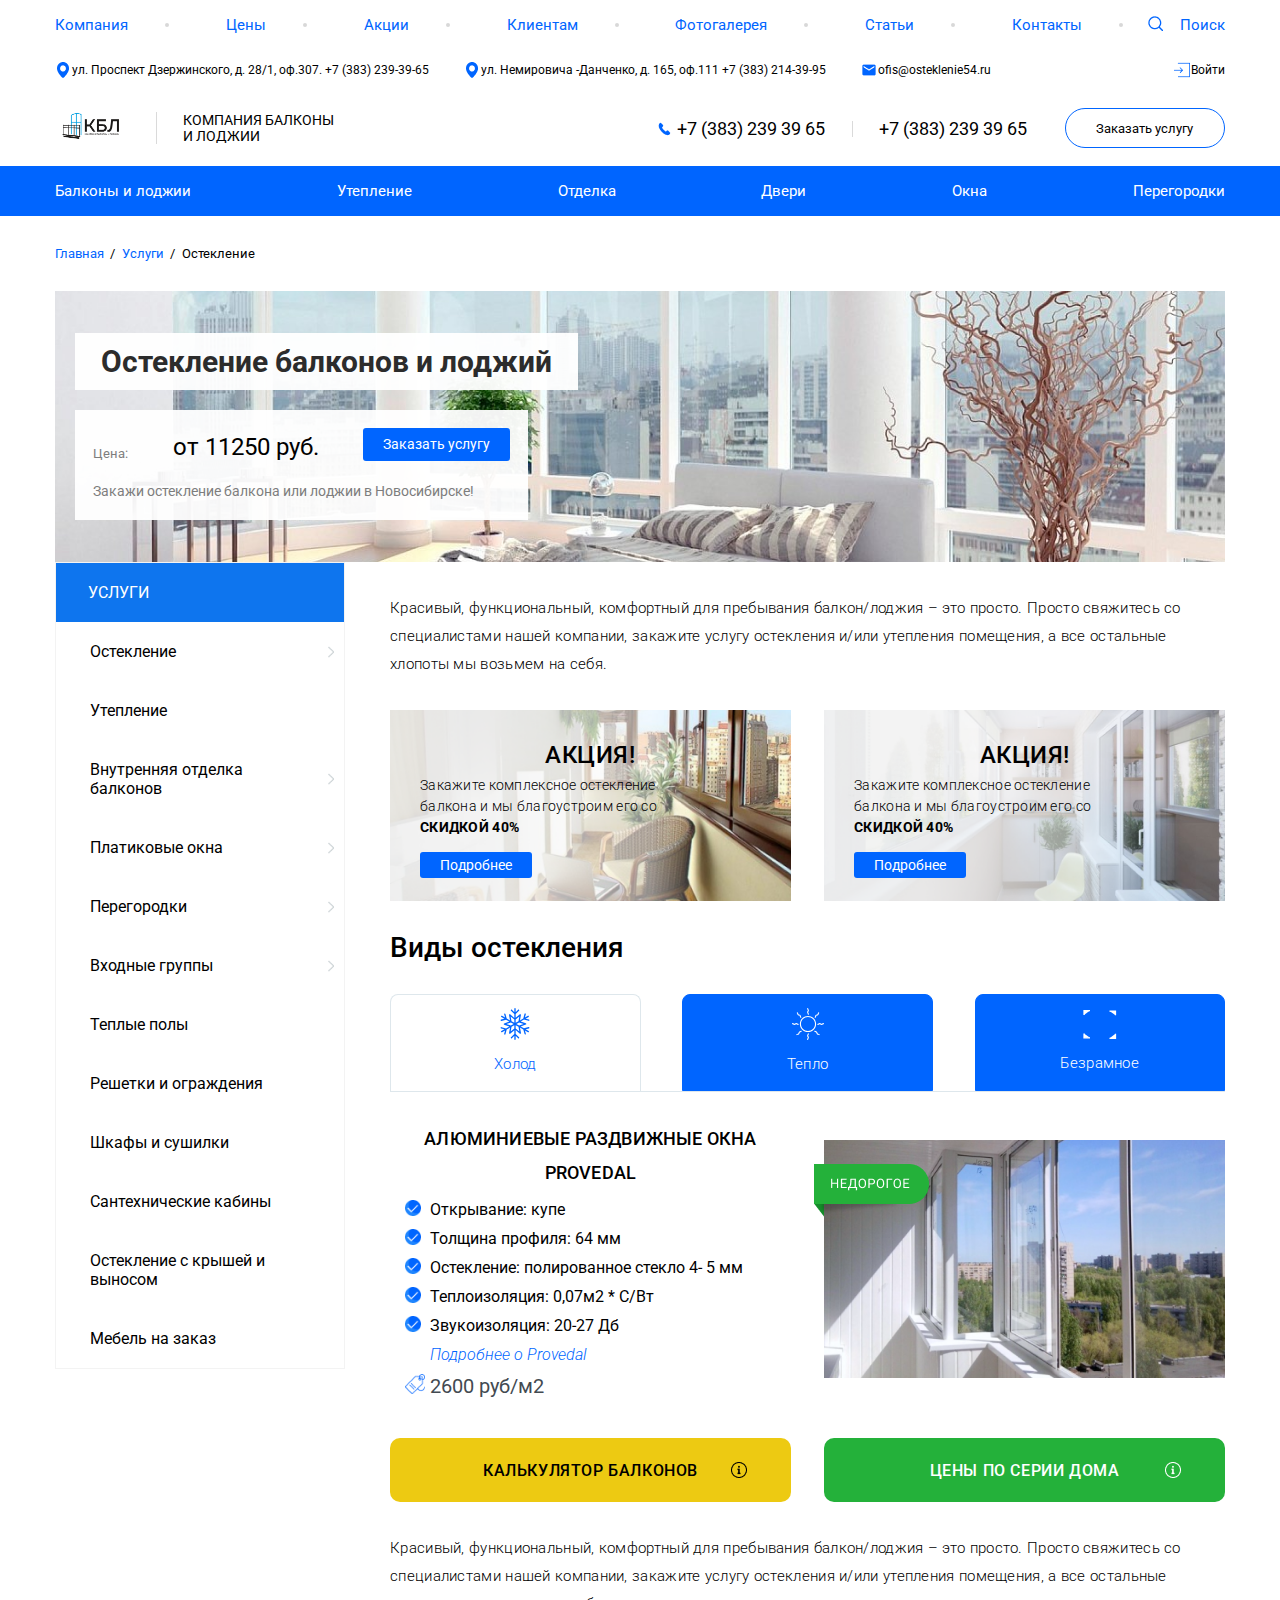
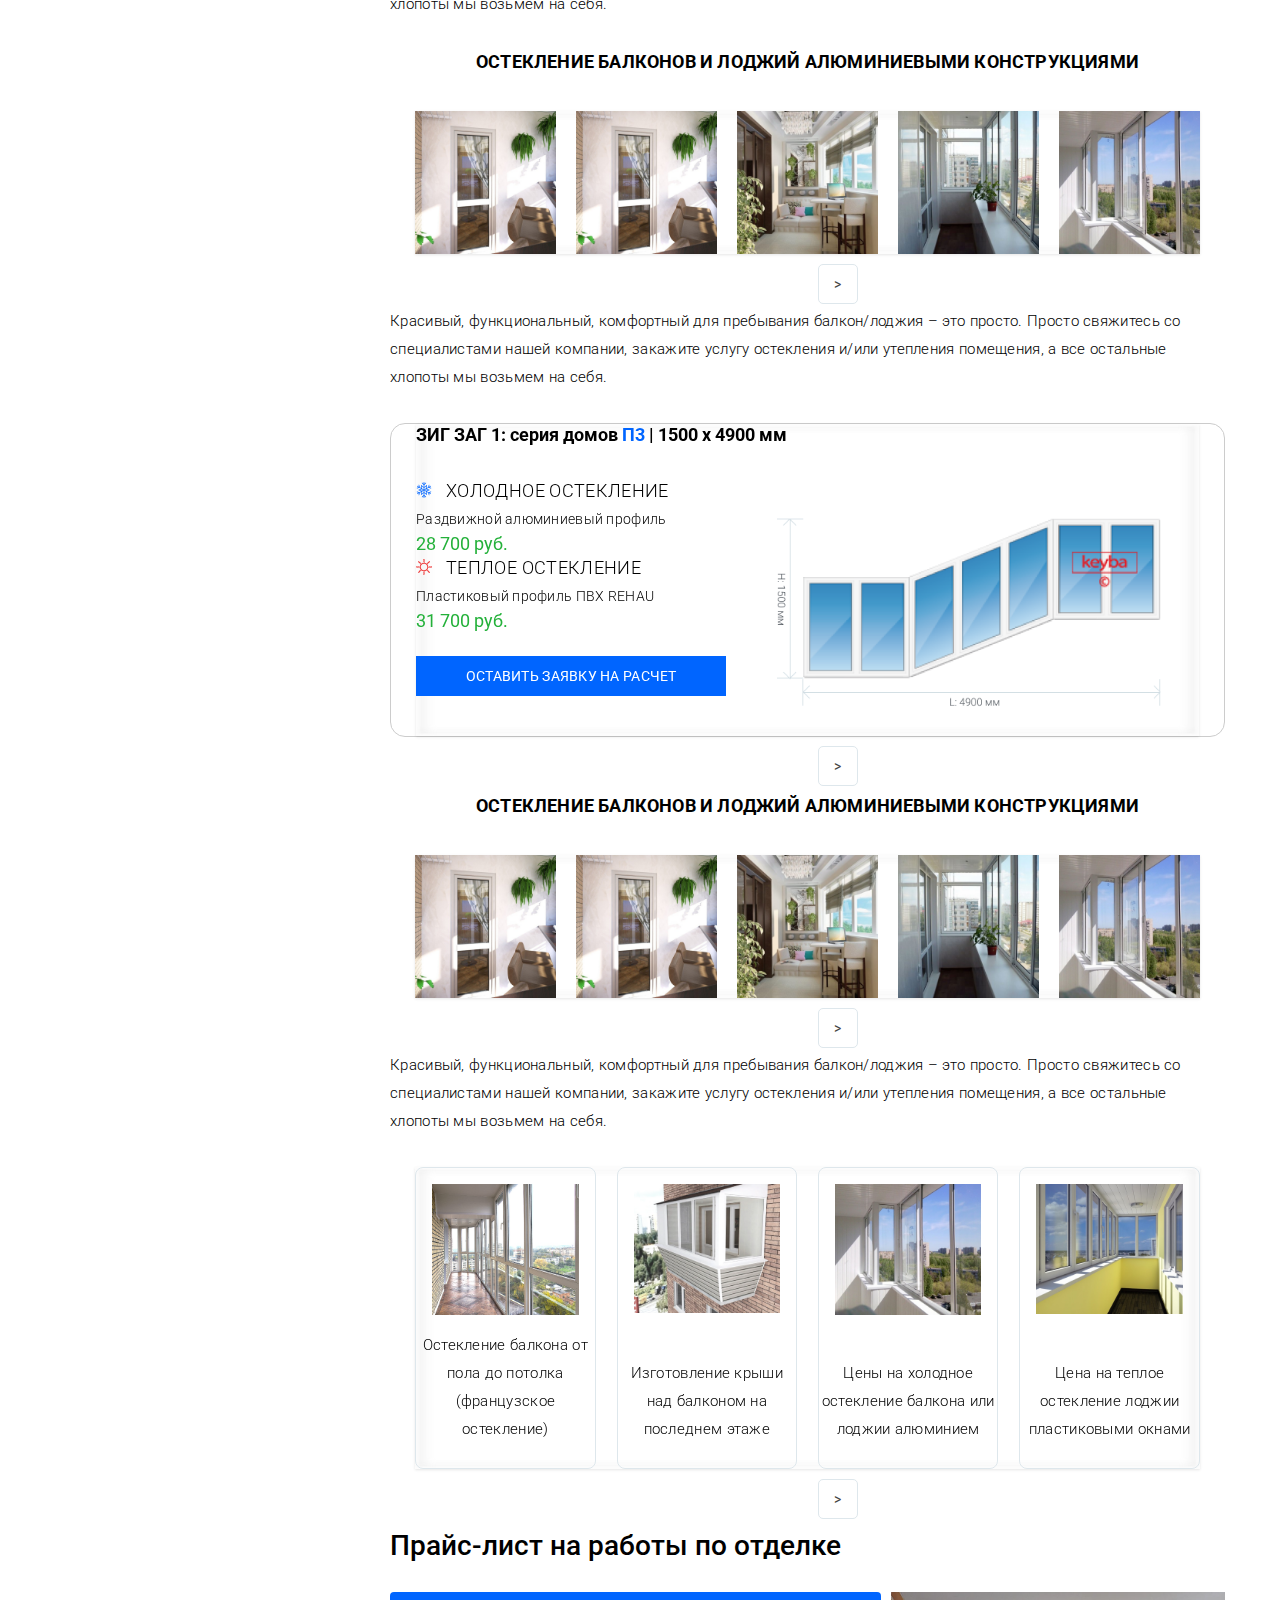
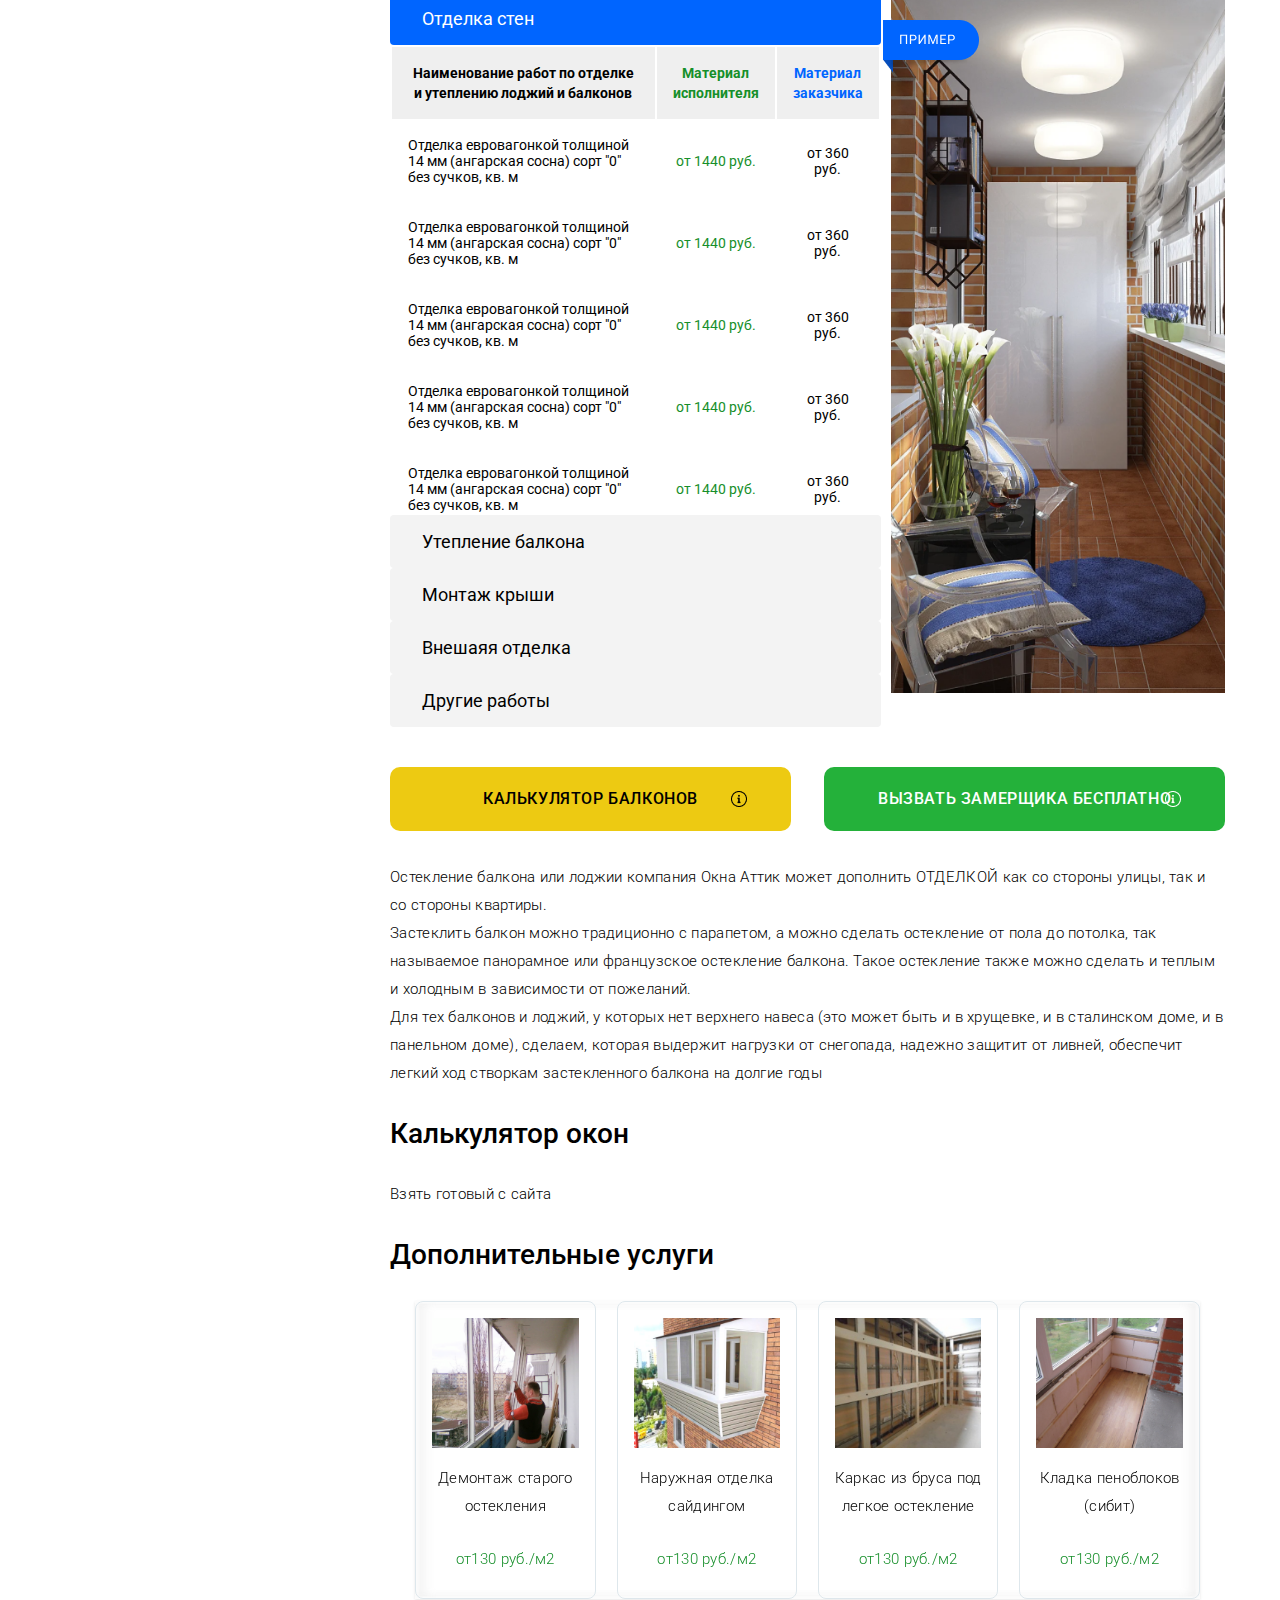
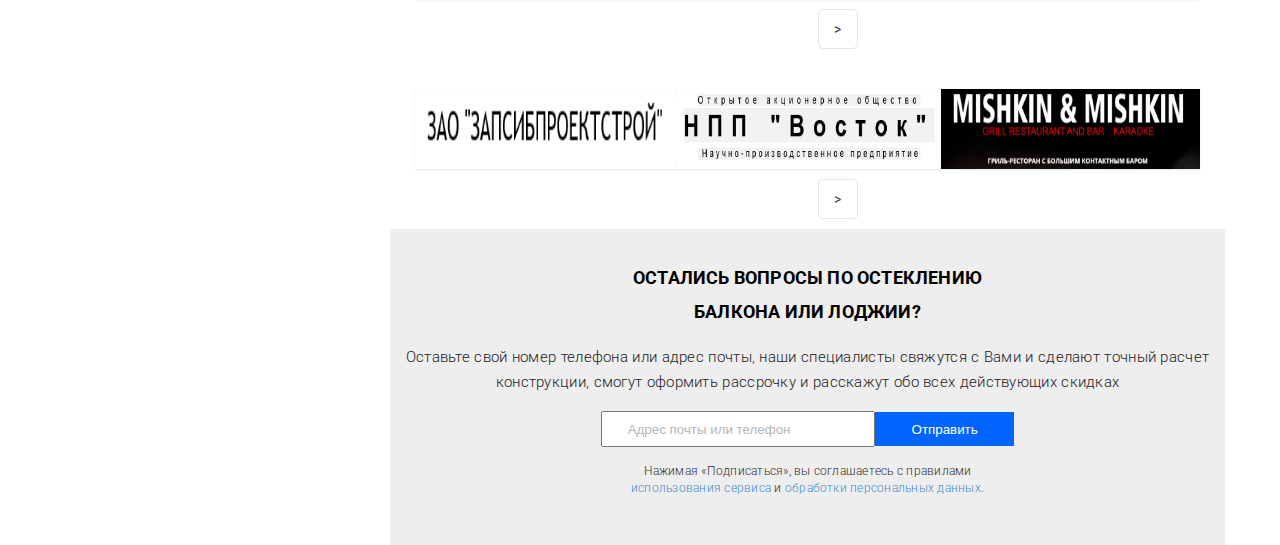
==== commit 9f6b8b4f: "finish #2" ====
--- a/index.html
+++ b/index.html
@@ -800,34 +800,70 @@
 				<div class="customers">
 					<ul id="carouselSix" class="elastislide-list">
 						<li>
-							<img src="img/Screenshot_1.png" alt="">
-							<img src="img/Screenshot_2.png" alt="">
-							<img src="img/Screenshot_3.png" alt="">
+							<div class="image-container">
+								<img src="img/Screenshot_1.png" alt="">
+							</div>
+							<div class="image-container">
+								<img src="img/Screenshot_2.png" alt="">
+							</div>
+							<div class="image-container">
+								<img src="img/Screenshot_3.png" alt="">
+							</div>
 						</li>
 						<li>
-							<img src="img/Screenshot_4.png" alt="">
-							<img src="img/Screenshot_5.png" alt="">
-							<img src="img/Screenshot_6.png" alt="">
+							<div class="image-container">
+								<img src="img/Screenshot_4.png" alt="">
+							</div>
+							<div class="image-container">
+								<img src="img/Screenshot_5.png" alt="">
+							</div>
+							<div class="image-container">
+								<img src="img/Screenshot_6.png" alt="">
+							</div>
 						</li>
 						<li>
-							<img src="img/Screenshot_7.png" alt="">
-							<img src="img/Screenshot_8.png" alt="">
-							<img src="img/Screenshot_9.png" alt="">
+							<div class="image-container">
+								<img src="img/Screenshot_7.png" alt="">
+							</div>
+							<div class="image-container">
+								<img src="img/Screenshot_8.png" alt="">
+							</div>
+							<div class="image-container">
+								<img src="img/Screenshot_9.png" alt="">
+							</div>
 						</li>
 						<li>
-							<img src="img/Screenshot_10.png" alt="">
-							<img src="img/Screenshot_11.png" alt="">
-							<img src="img/Screenshot_12.png" alt="">
+							<div class="image-container">
+								<img src="img/Screenshot_10.png" alt="">
+							</div>
+							<div class="image-container">
+								<img src="img/Screenshot_11.png" alt="">
+							</div>
+							<div class="image-container">
+								<img src="img/Screenshot_12.png" alt="">
+							</div>
 						</li>
 						<li>
-							<img src="img/Screenshot_13.png" alt="">
-							<img src="img/Screenshot_14.png" alt="">
-							<img src="img/Screenshot_15.png" alt="">
+							<div class="image-container">
+								<img src="img/Screenshot_13.png" alt="">
+							</div>
+							<div class="image-container">
+								<img src="img/Screenshot_14.png" alt="">
+							</div>
+							<div class="image-container">
+								<img class="circle" src="img/Screenshot_15.png" alt="">
+							</div>
 						</li>
 						<li>
-							<img src="img/Screenshot_16.png" alt="">
-							<img src="img/Screenshot_17.png" alt="">
-							<img src="img/Screenshot_18.png" alt="">
+							<div class="image-container">
+								<img src="img/Screenshot_16.png" alt="">
+							</div>
+							<div class="image-container">
+								<img src="img/Screenshot_17.png" alt="">
+							</div>
+							<div class="image-container">
+								<img src="img/Screenshot_18.png" alt="">
+							</div>
 						</li>
 					</ul>      
 				</div>
--- a/css/style.css
+++ b/css/style.css
@@ -1238,9 +1238,20 @@
   width: 600%;
   height: 80px;
 }
+.customers .image-container {
+  width: 33%;
+  height: 100%;
+  display: flex;
+  justify-content: center;
+  align-items: center;
+}
 .customers img {
-  width: 30%;
+  width: 100%;
   height: 100%;
+}
+.customers .circle {
+  width: 80px;
+  height: 80px;
 }
 .customers .elastislide-horizontal ul li {
   display: flex;
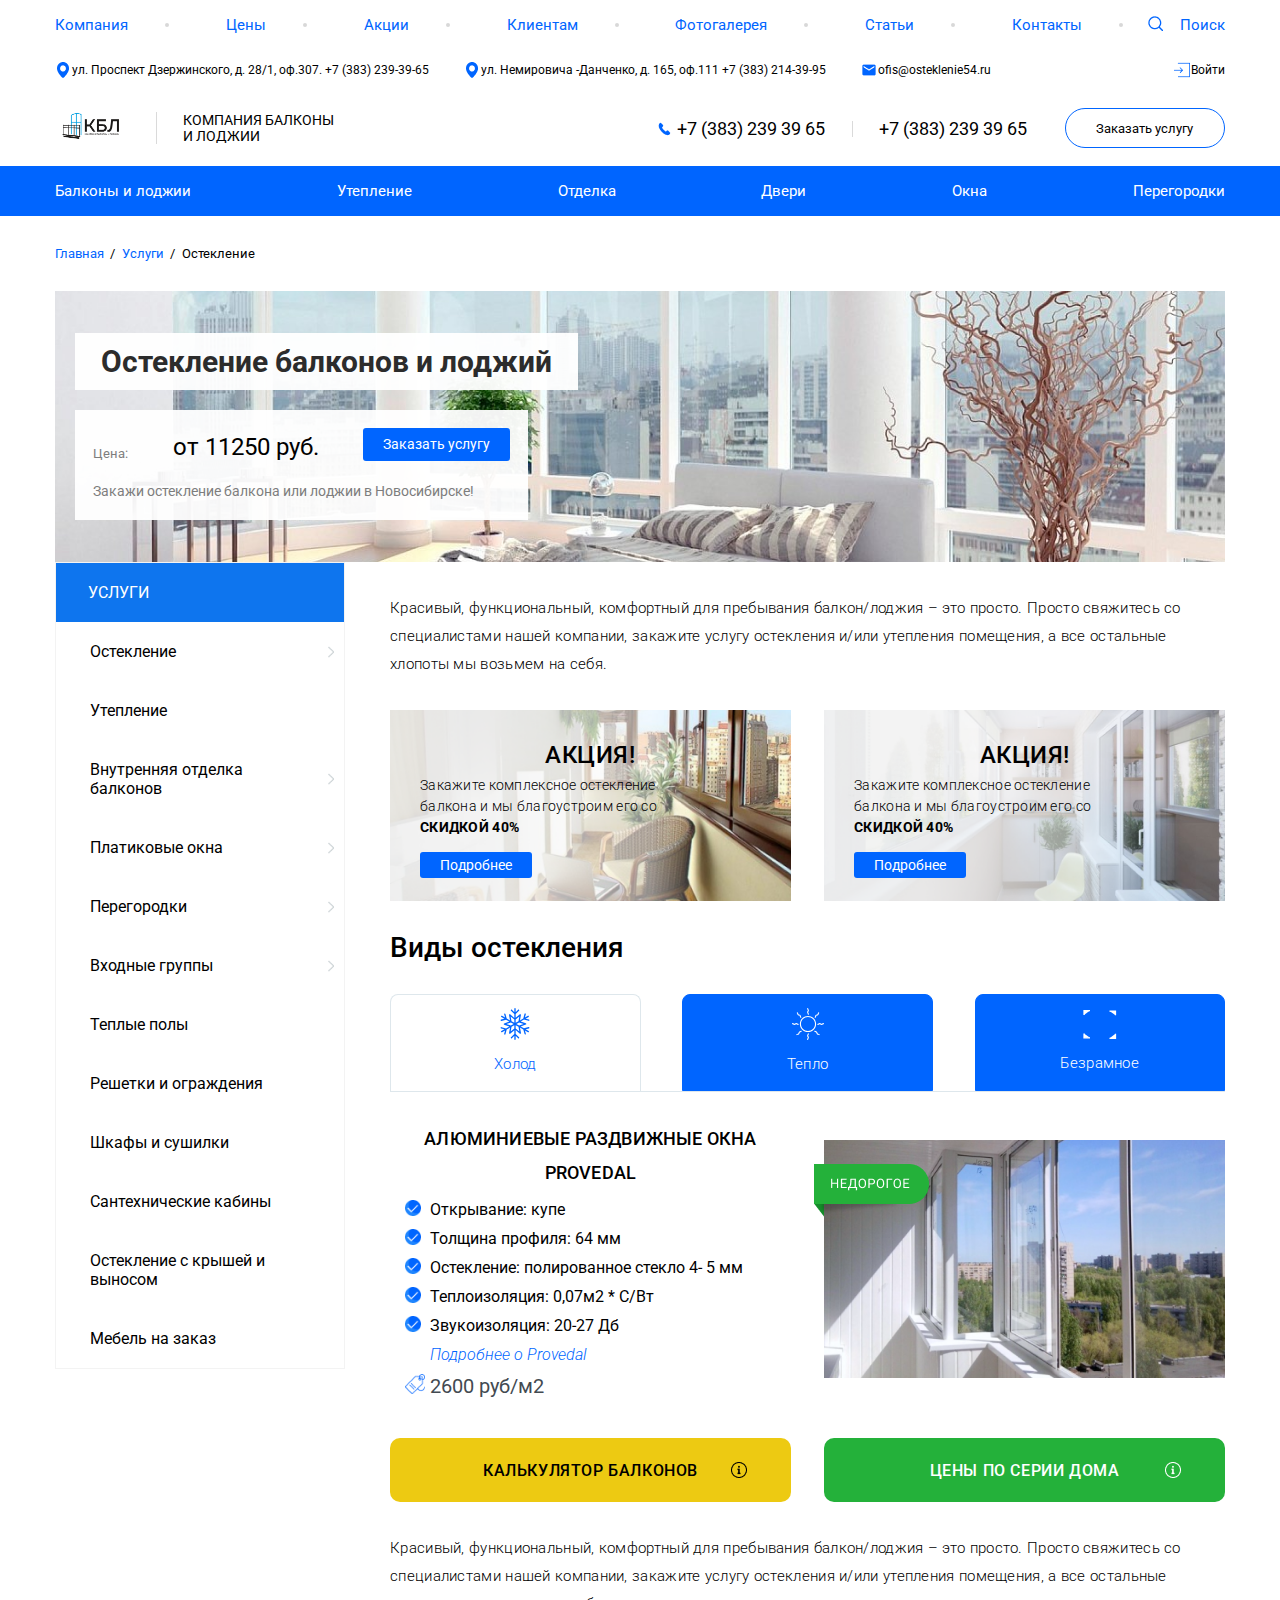
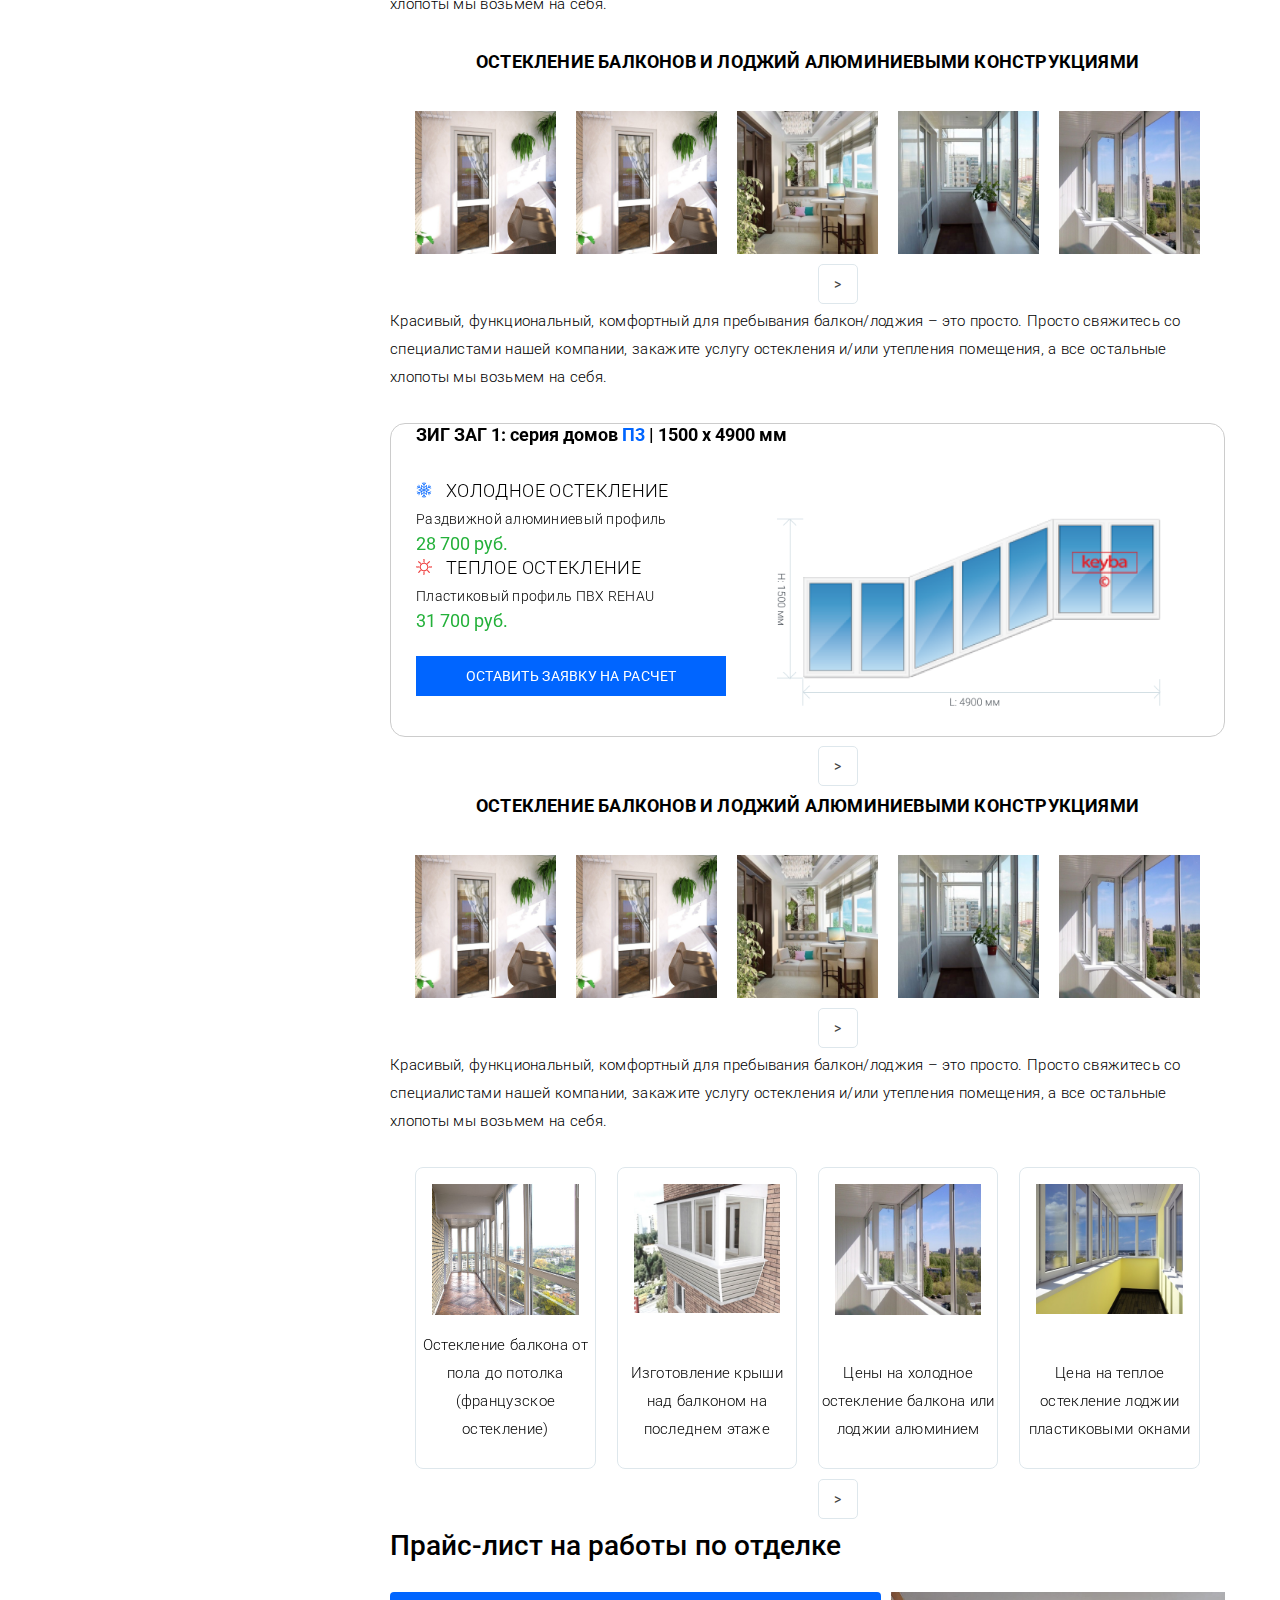
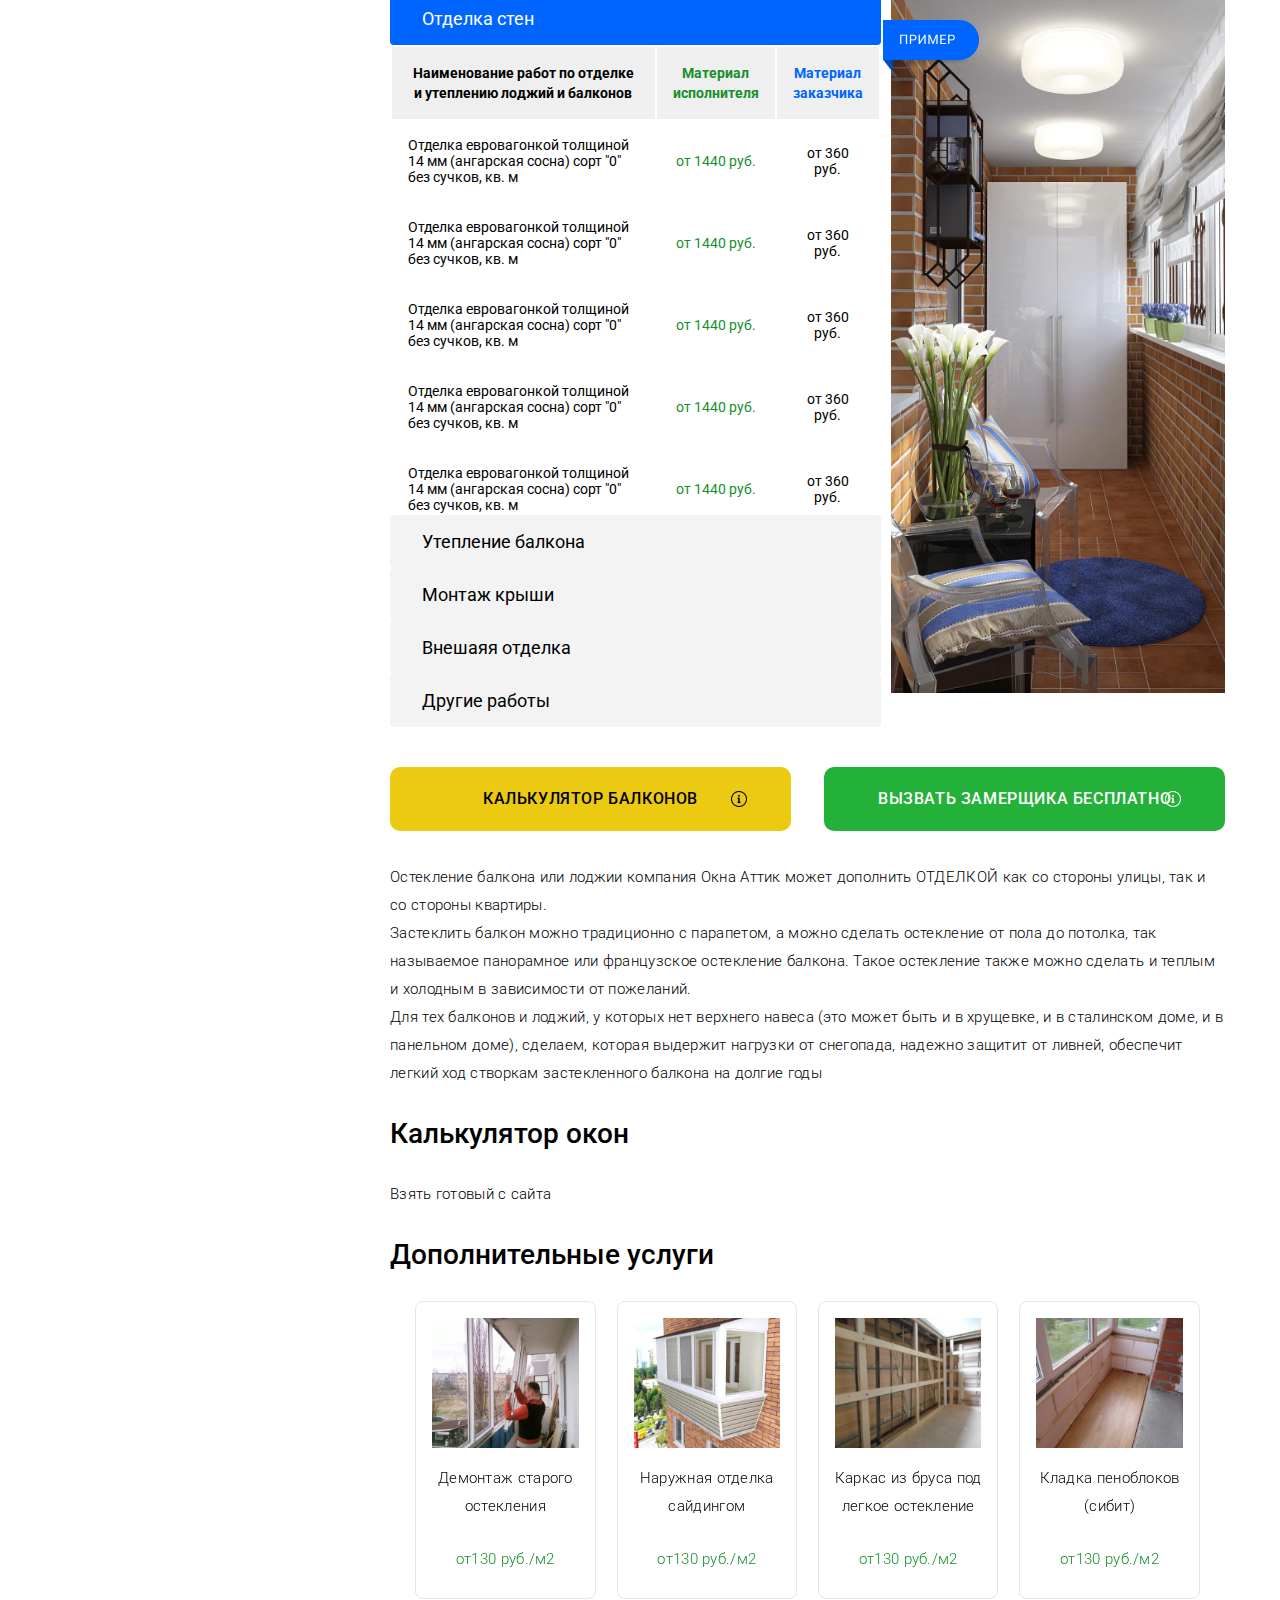
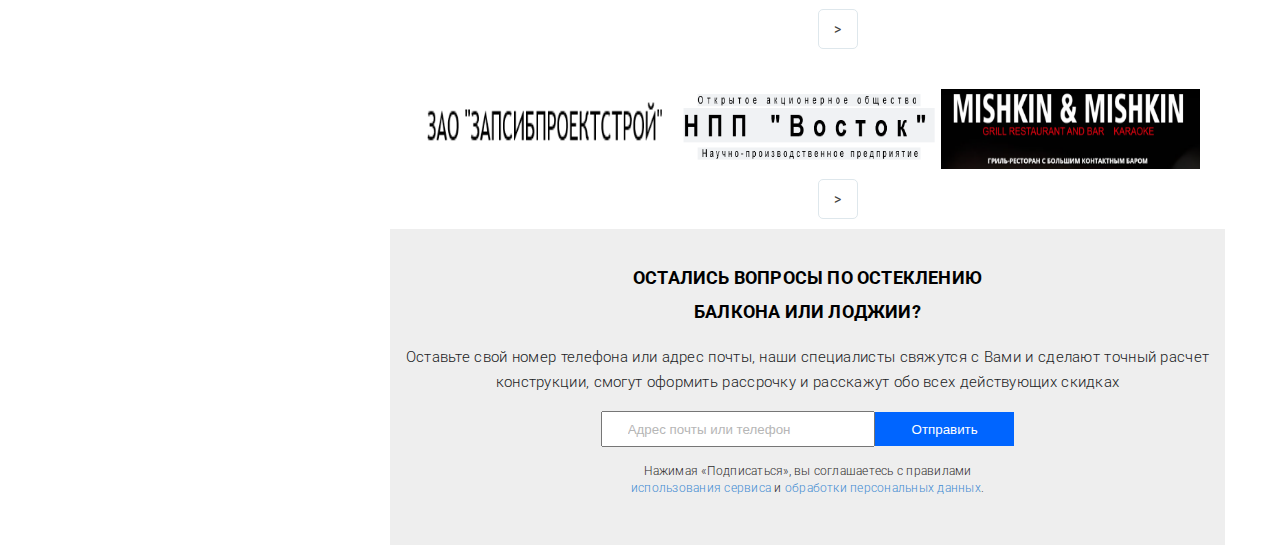
==== commit 63ee96ed: "Finish #2" ====
--- a/index.html
+++ b/index.html
@@ -4,10 +4,6 @@
     <meta charset="UTF-8">
     <meta name="viewport" content="width=device-width, initial-scale=1, shrink-to-fit=no">
     <link rel="stylesheet" href="css/style.css">        
-    <script
-  src="https://code.jquery.com/jquery-2.2.4.js"
-  integrity="sha256-iT6Q9iMJYuQiMWNd9lDyBUStIq/8PuOW33aOqmvFpqI="
-  crossorigin="anonymous"></script>
     <title>Услуга</title>
 </head>
 <body>
@@ -885,7 +881,6 @@
         </div>
     </div>
 </main>
-<script type="text/javascript" src="js/slider.js"></script>
 <script type="text/javascript" src="js/jquery 1.8.2.js"></script>
 <script type="text/javascript" src="js/modern.custom.js"></script>
 <script type="text/javascript" src="js/jquery.elastislide.js"></script>
--- a/css/style.css
+++ b/css/style.css
@@ -1370,63 +1370,12 @@
   filter: progid:DXImageTransform.Microsoft.gradient(startColorstr='#f6f6f6', endColorstr='#f6f6f6', GradientType=0);
   /* IE6-9 */
 }
-/* Demo footer Style */
-.footer {
-  position: absolute;
-  width: 100%;
-  height: 25px;
-  line-height: 24px;
-  top: 0;
-  font-size: 13px;
-  opacity: 0.9;
-  text-transform: uppercase;
-  font-family: 'PT Sans Narrow', Arial, sans-serif;
-  z-index: 4;
-  border-bottom: 1px solid white;
-  background: #ffffff;
-  /* Old browsers */
-  background: -moz-linear-gradient(top, #ffffff 0%, #f6f6f6 47%, #ededed 100%);
-  /* FF3.6+ */
-  background: -webkit-gradient(linear, left top, left bottom, color-stop(0%, #ffffff), color-stop(47%, #f6f6f6), color-stop(100%, #ededed));
-  /* Chrome,Safari4+ */
-  background: -webkit-linear-gradient(top, #ffffff 0%, #f6f6f6 47%, #ededed 100%);
-  /* Chrome10+,Safari5.1+ */
-  background: -o-linear-gradient(top, #ffffff 0%, #f6f6f6 47%, #ededed 100%);
-  /* Opera 11.10+ */
-  background: -ms-linear-gradient(top, #ffffff 0%, #f6f6f6 47%, #ededed 100%);
-  /* IE10+ */
-  background: linear-gradient(top, #ffffff 0%, #f6f6f6 47%, #ededed 100%);
-  /* W3C */
-  filter: progid:DXImageTransform.Microsoft.gradient(startColorstr='#ffffff', endColorstr='#ededed', GradientType=0);
-  /* IE6-9 */
-  box-shadow: 0 1px 1px rgba(0, 0, 0, 0.1);
-}
-.footer a {
-  padding: 5px 10px;
-  letter-spacing: 1px;
-  text-shadow: 0px 1px 1px #000;
-  color: #fff;
-  text-align: right;
-  text-decoration: none;
-}
-.footer a:hover {
-  color: #00ccff;
-  text-shadow: 0px 1px 1px #0F6698;
-}
-.footer a span {
-  font-weight: bold;
-}
-.footer span.right_ab {
-  position: absolute;
-  right: 4px;
-}
 .elastislide-horizontal {
   width: 94%;
   max-width: 1095px;
   margin: 0px auto;
   position: relative;
   border-radius: 0.11111111px;
-  box-shadow: 0 1px 3px rgba(0, 0, 0, 0.1), inset -2px 0 3px 2px rgba(255, 255, 255, 0.6), inset 2px 0 3px 2px rgba(255, 255, 255, 0.6), inset -10px 0 10px 1px rgba(155, 155, 155, 0.1), inset 10px 0 10px 1px rgba(155, 155, 155, 0.1);
 }
 .elastislide-wrapper:after {
   right: 20px;
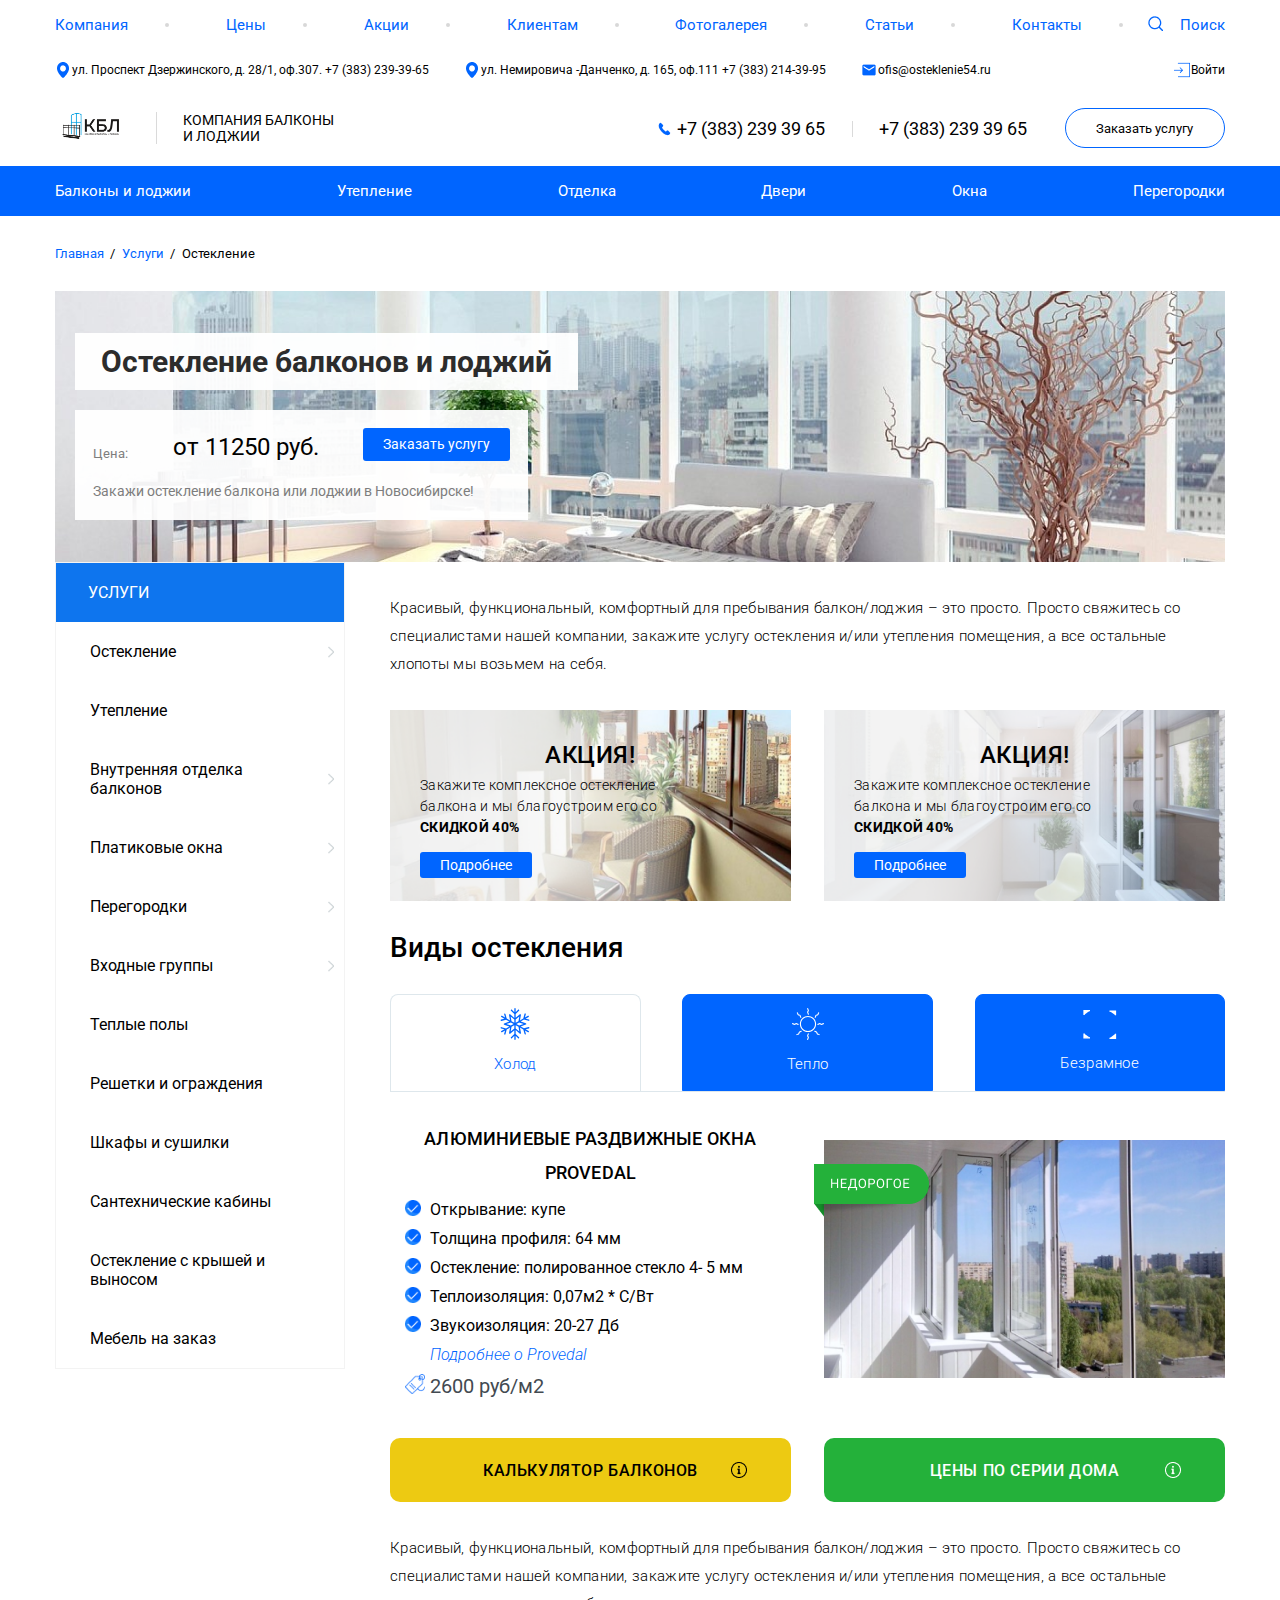
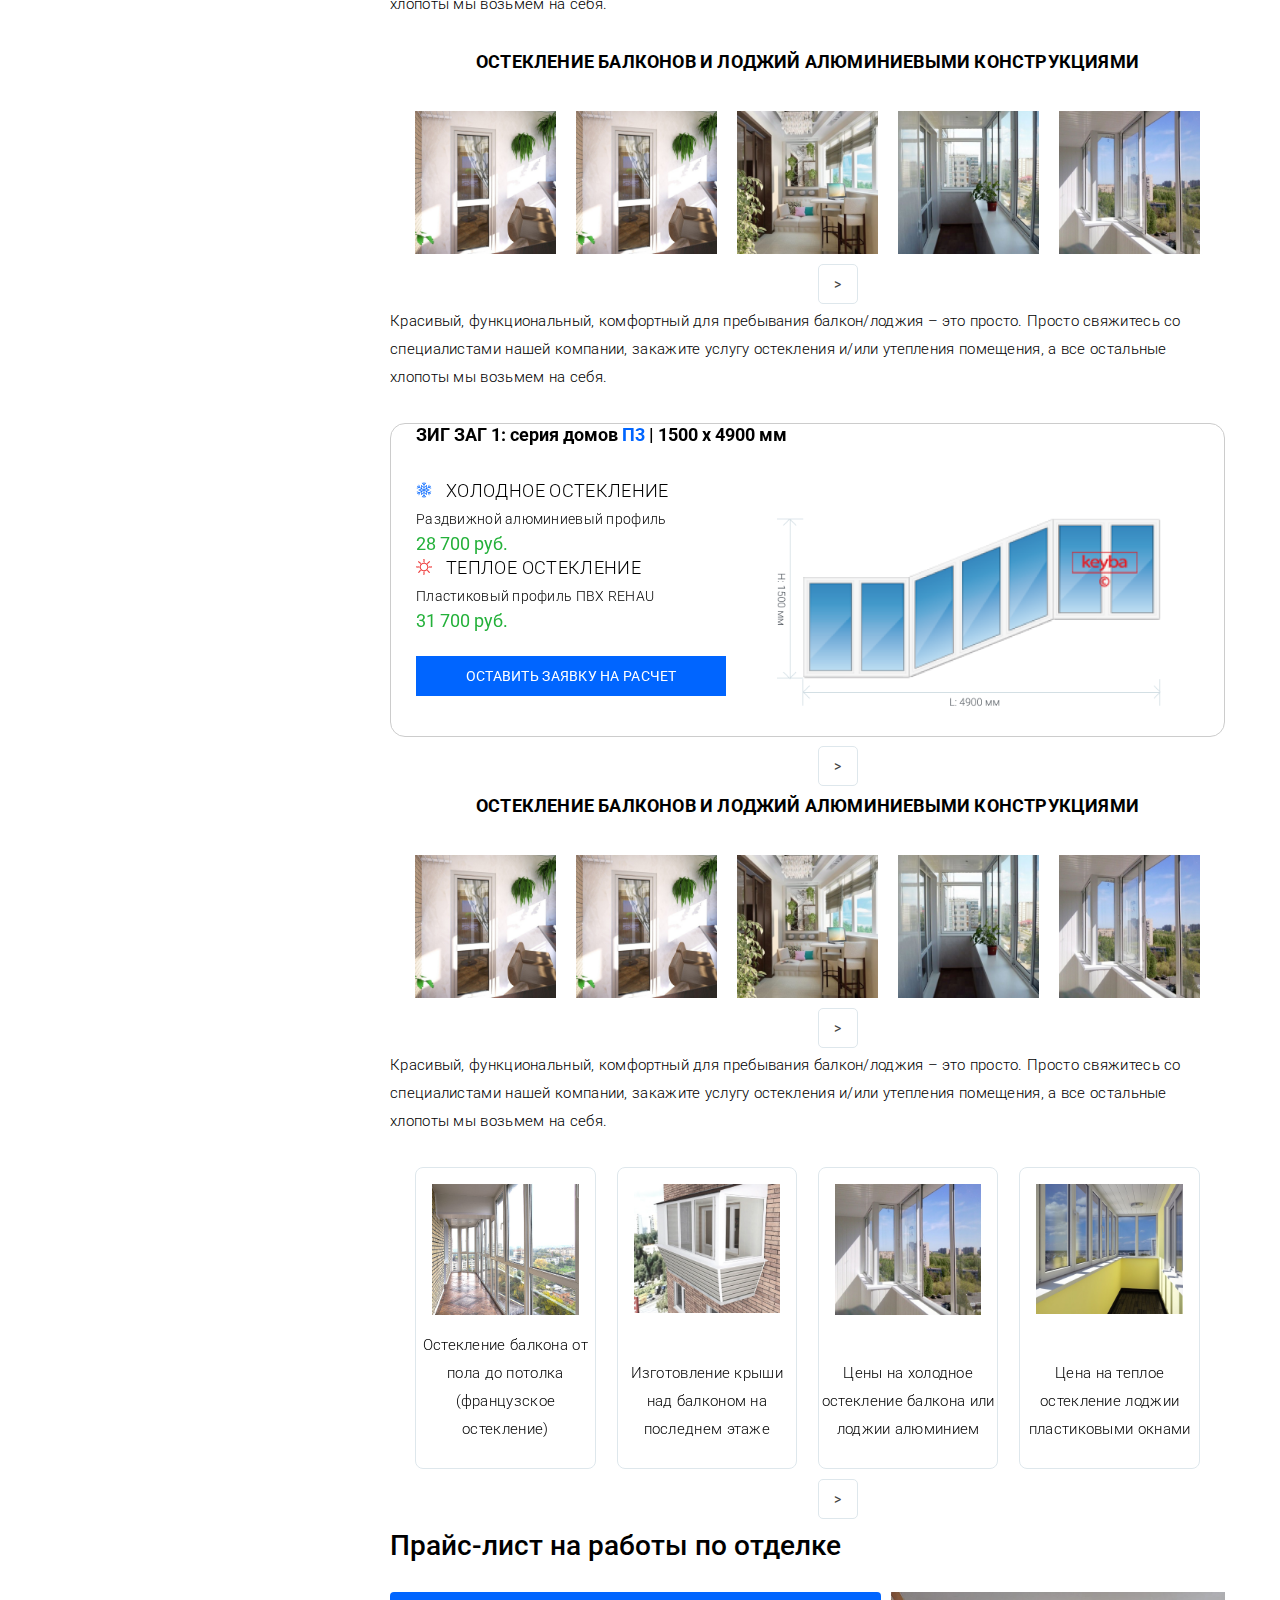
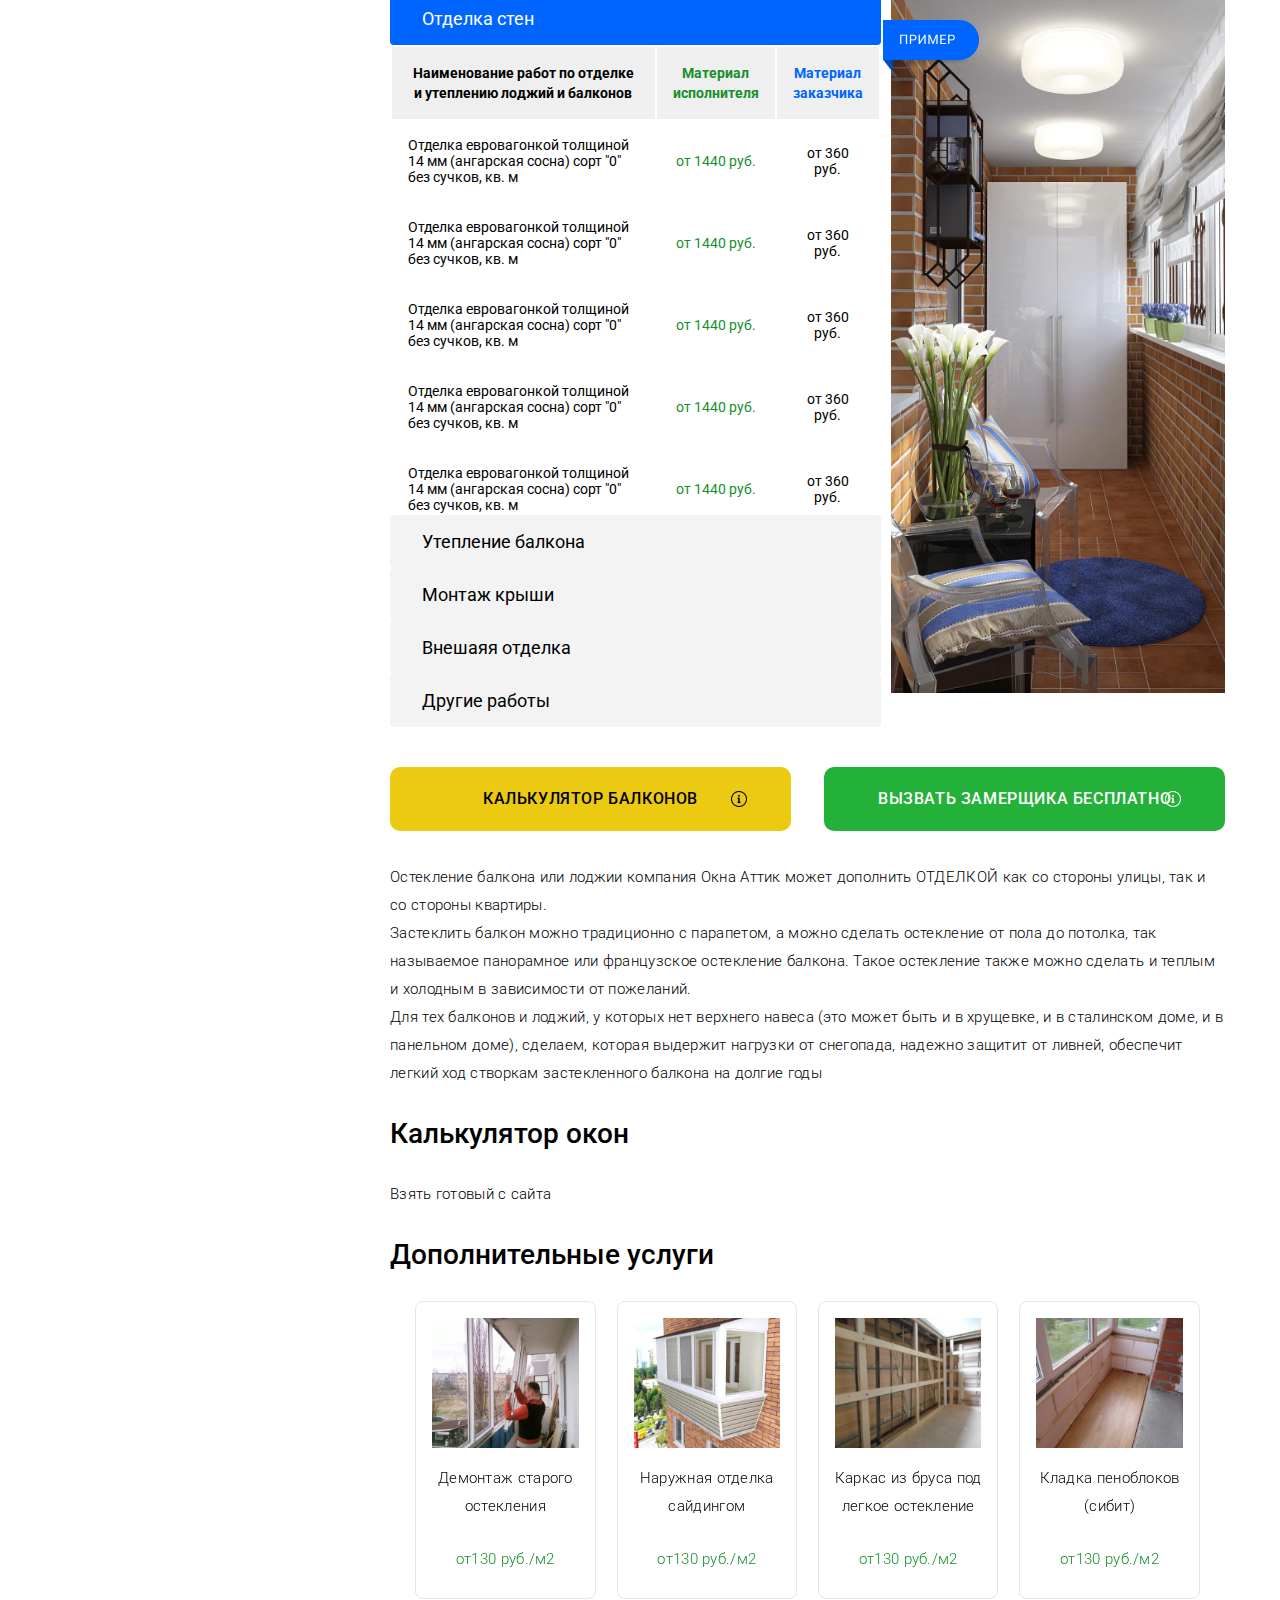
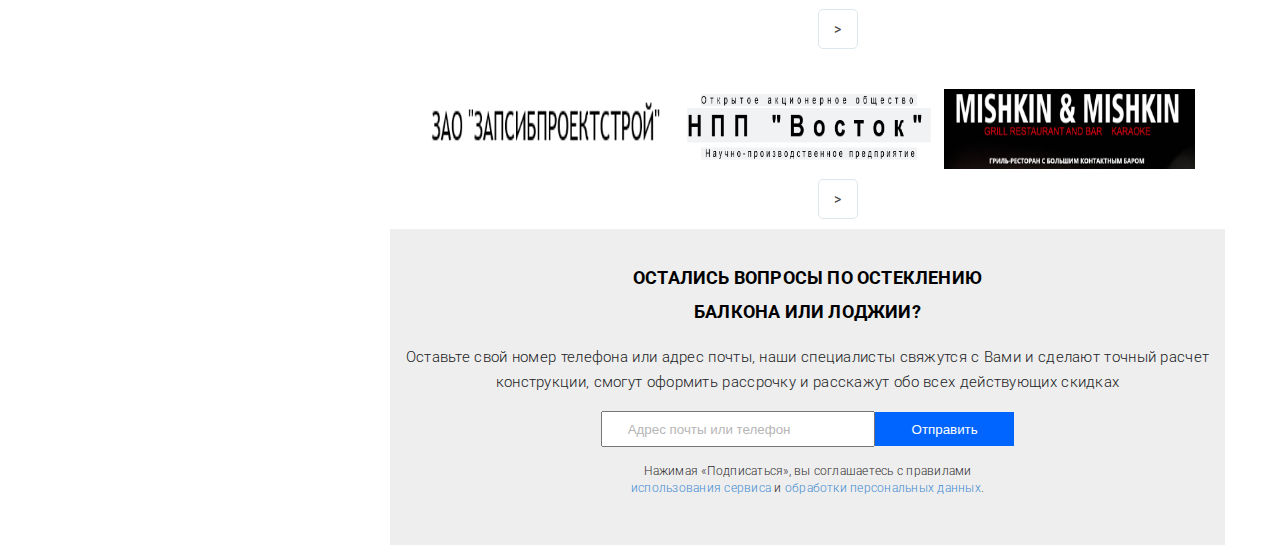
==== commit 921919a5: "1" ====
--- a/index.html
+++ b/index.html
@@ -799,9 +799,13 @@
 							<div class="image-container">
 								<img src="img/Screenshot_1.png" alt="">
 							</div>
+						</li>
+						<li>
 							<div class="image-container">
 								<img src="img/Screenshot_2.png" alt="">
 							</div>
+						</li>
+						<li>
 							<div class="image-container">
 								<img src="img/Screenshot_3.png" alt="">
 							</div>
@@ -810,9 +814,13 @@
 							<div class="image-container">
 								<img src="img/Screenshot_4.png" alt="">
 							</div>
+						</li>
+						<li>
 							<div class="image-container">
 								<img src="img/Screenshot_5.png" alt="">
 							</div>
+						</li>
+						<li>
 							<div class="image-container">
 								<img src="img/Screenshot_6.png" alt="">
 							</div>
@@ -821,9 +829,13 @@
 							<div class="image-container">
 								<img src="img/Screenshot_7.png" alt="">
 							</div>
+						</li>
+						<li>
 							<div class="image-container">
 								<img src="img/Screenshot_8.png" alt="">
 							</div>
+						</li>
+						<li>
 							<div class="image-container">
 								<img src="img/Screenshot_9.png" alt="">
 							</div>
@@ -832,9 +844,13 @@
 							<div class="image-container">
 								<img src="img/Screenshot_10.png" alt="">
 							</div>
+						</li>
+						<li>
 							<div class="image-container">
 								<img src="img/Screenshot_11.png" alt="">
 							</div>
+						</li>
+						<li>
 							<div class="image-container">
 								<img src="img/Screenshot_12.png" alt="">
 							</div>
@@ -843,9 +859,13 @@
 							<div class="image-container">
 								<img src="img/Screenshot_13.png" alt="">
 							</div>
+						</li>
+						<li>
 							<div class="image-container">
 								<img src="img/Screenshot_14.png" alt="">
 							</div>
+						</li>
+						<li>
 							<div class="image-container">
 								<img class="circle" src="img/Screenshot_15.png" alt="">
 							</div>
@@ -854,9 +874,13 @@
 							<div class="image-container">
 								<img src="img/Screenshot_16.png" alt="">
 							</div>
+						</li>
+						<li>
 							<div class="image-container">
 								<img src="img/Screenshot_17.png" alt="">
 							</div>
+						</li>
+						<li>
 							<div class="image-container">
 								<img src="img/Screenshot_18.png" alt="">
 							</div>
@@ -889,42 +913,42 @@
 	    easing : 'ease-in-out',
 		orientation : 'horizontal',
 	    speed : 500,
-		minItems : 5,
+		minItems : 1,
 		start : 0,
 	} );	
 	$( '#carouselTwo' ).elastislide( {
 	    easing : 'ease-in-out',
 		orientation : 'horizontal',
 	    speed : 500,
-		minItems : 5,
+		minItems : 1,
 		start : 0,
 	} );	
 	$( '#carouselThree' ).elastislide( {
 	    easing : 'ease-in-out',
 		orientation : 'horizontal',
 	    speed : 500,
-		minItems : 5,
+		minItems : 1,
 		start : 0,
 	} );
 	$( '#carouselFour' ).elastislide( {
 	    easing : 'ease-in-out',
 		orientation : 'horizontal',
 	    speed : 500,
-		minItems : 5,
+		minItems : 1,
 		start : 0,
 	} );
 	$( '#carouselFive' ).elastislide( {
 	    easing : 'ease-in-out',
 		orientation : 'horizontal',
 	    speed : 500,
-		minItems : 5,
+		minItems : 1,
 		start : 0,
 	} );
 	$( '#carouselSix' ).elastislide( {
 	    easing : 'linear',
 		orientation : 'horizontal',
-	    speed : 15000,
-		minItems : 5,
+	    speed : 500,
+		minItems : 3,
 		start : 0,
 	} );
 </script>
--- a/css/style.css
+++ b/css/style.css
@@ -1239,24 +1239,18 @@
   height: 80px;
 }
 .customers .image-container {
-  width: 33%;
   height: 100%;
   display: flex;
   justify-content: center;
   align-items: center;
 }
 .customers img {
-  width: 100%;
+  width: 96%;
   height: 100%;
 }
 .customers .circle {
   width: 80px;
   height: 80px;
-}
-.customers .elastislide-horizontal ul li {
-  display: flex;
-  justify-content: space-between;
-  align-items: center;
 }
 .feedback {
   background-color: #EEEEEE;
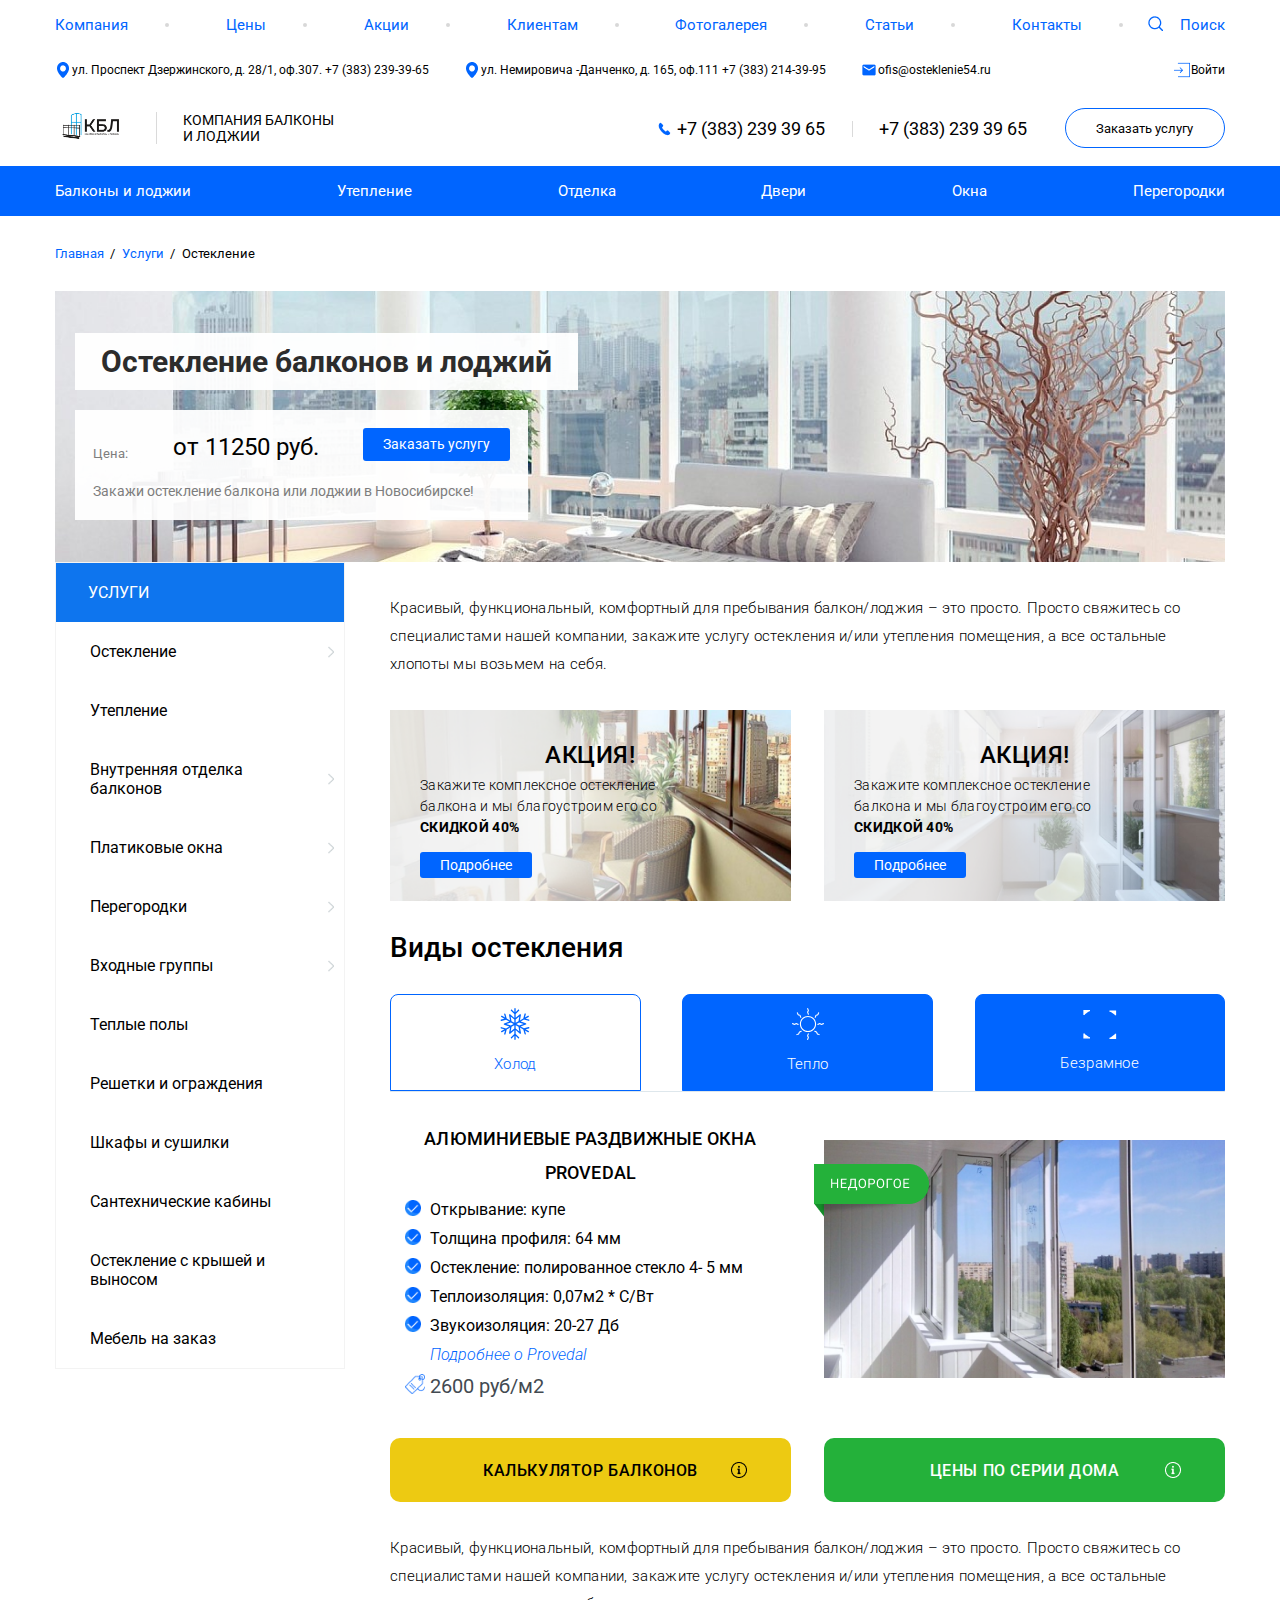
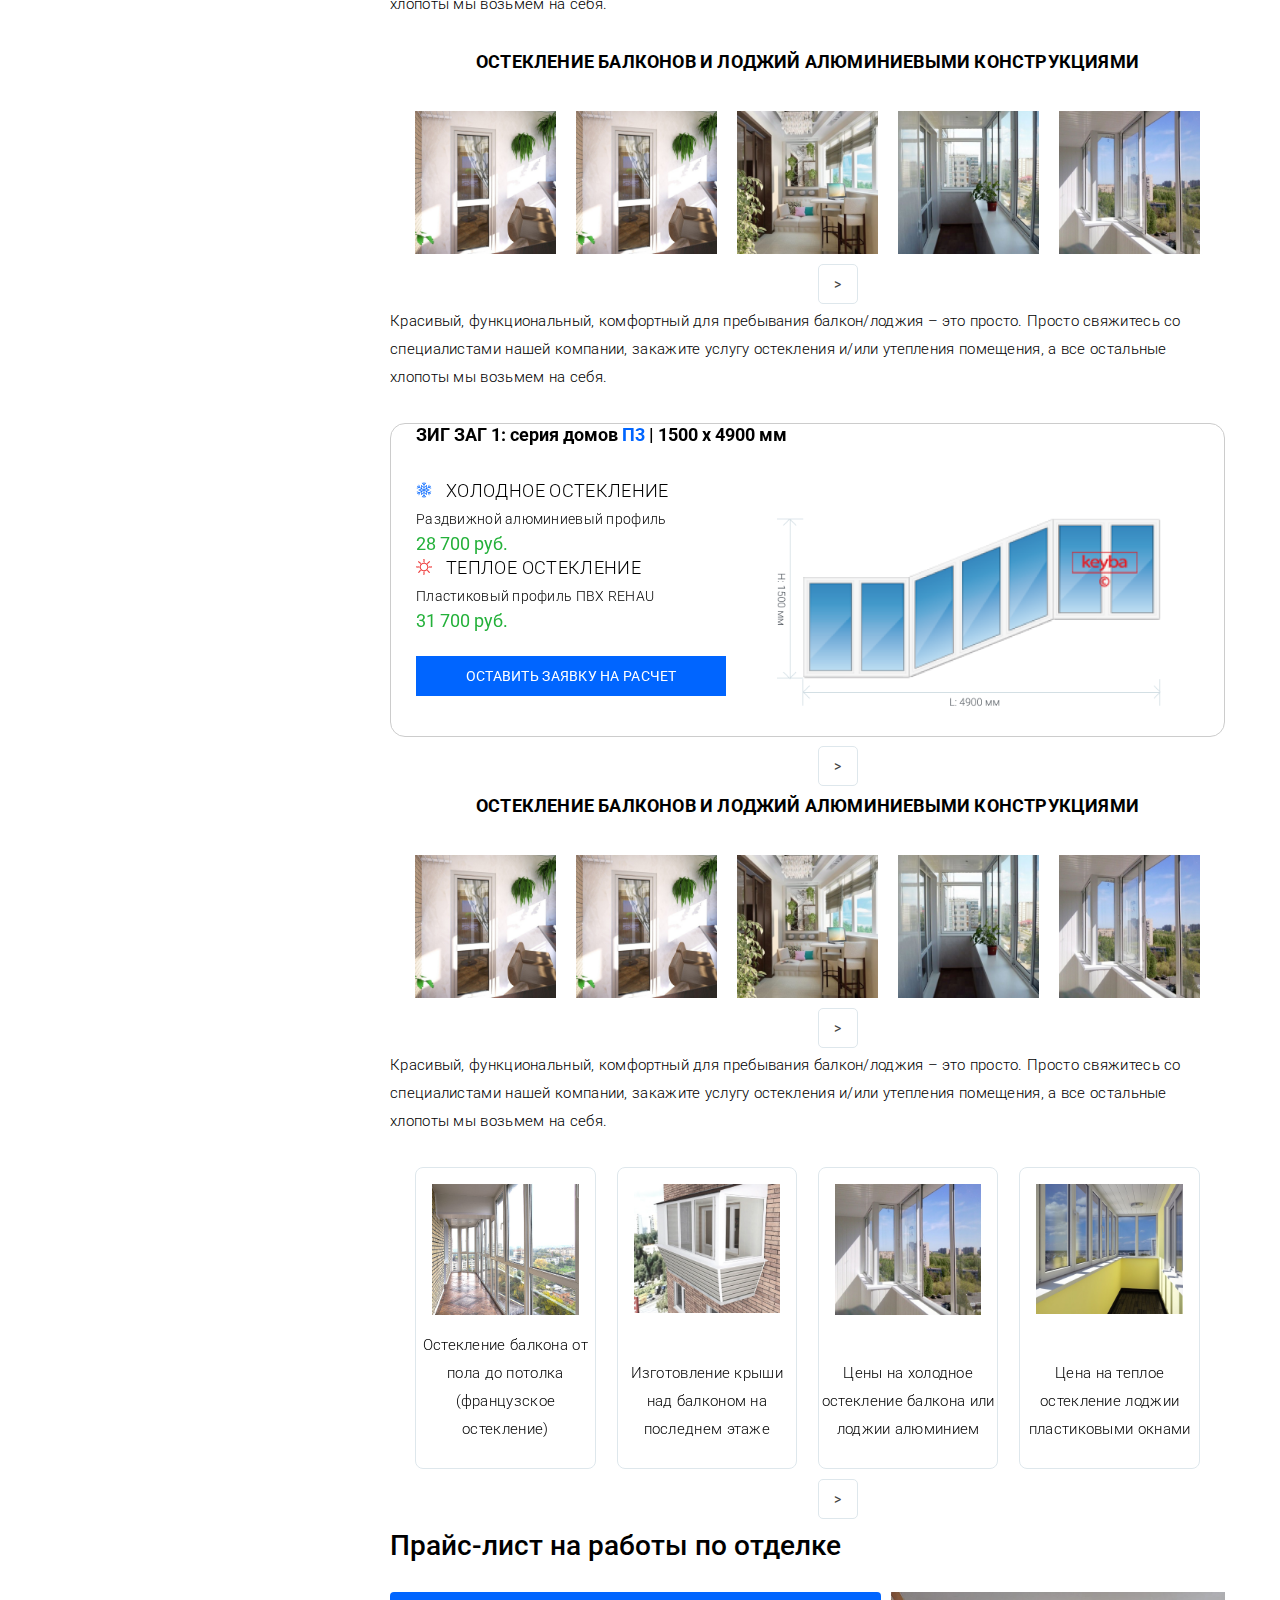
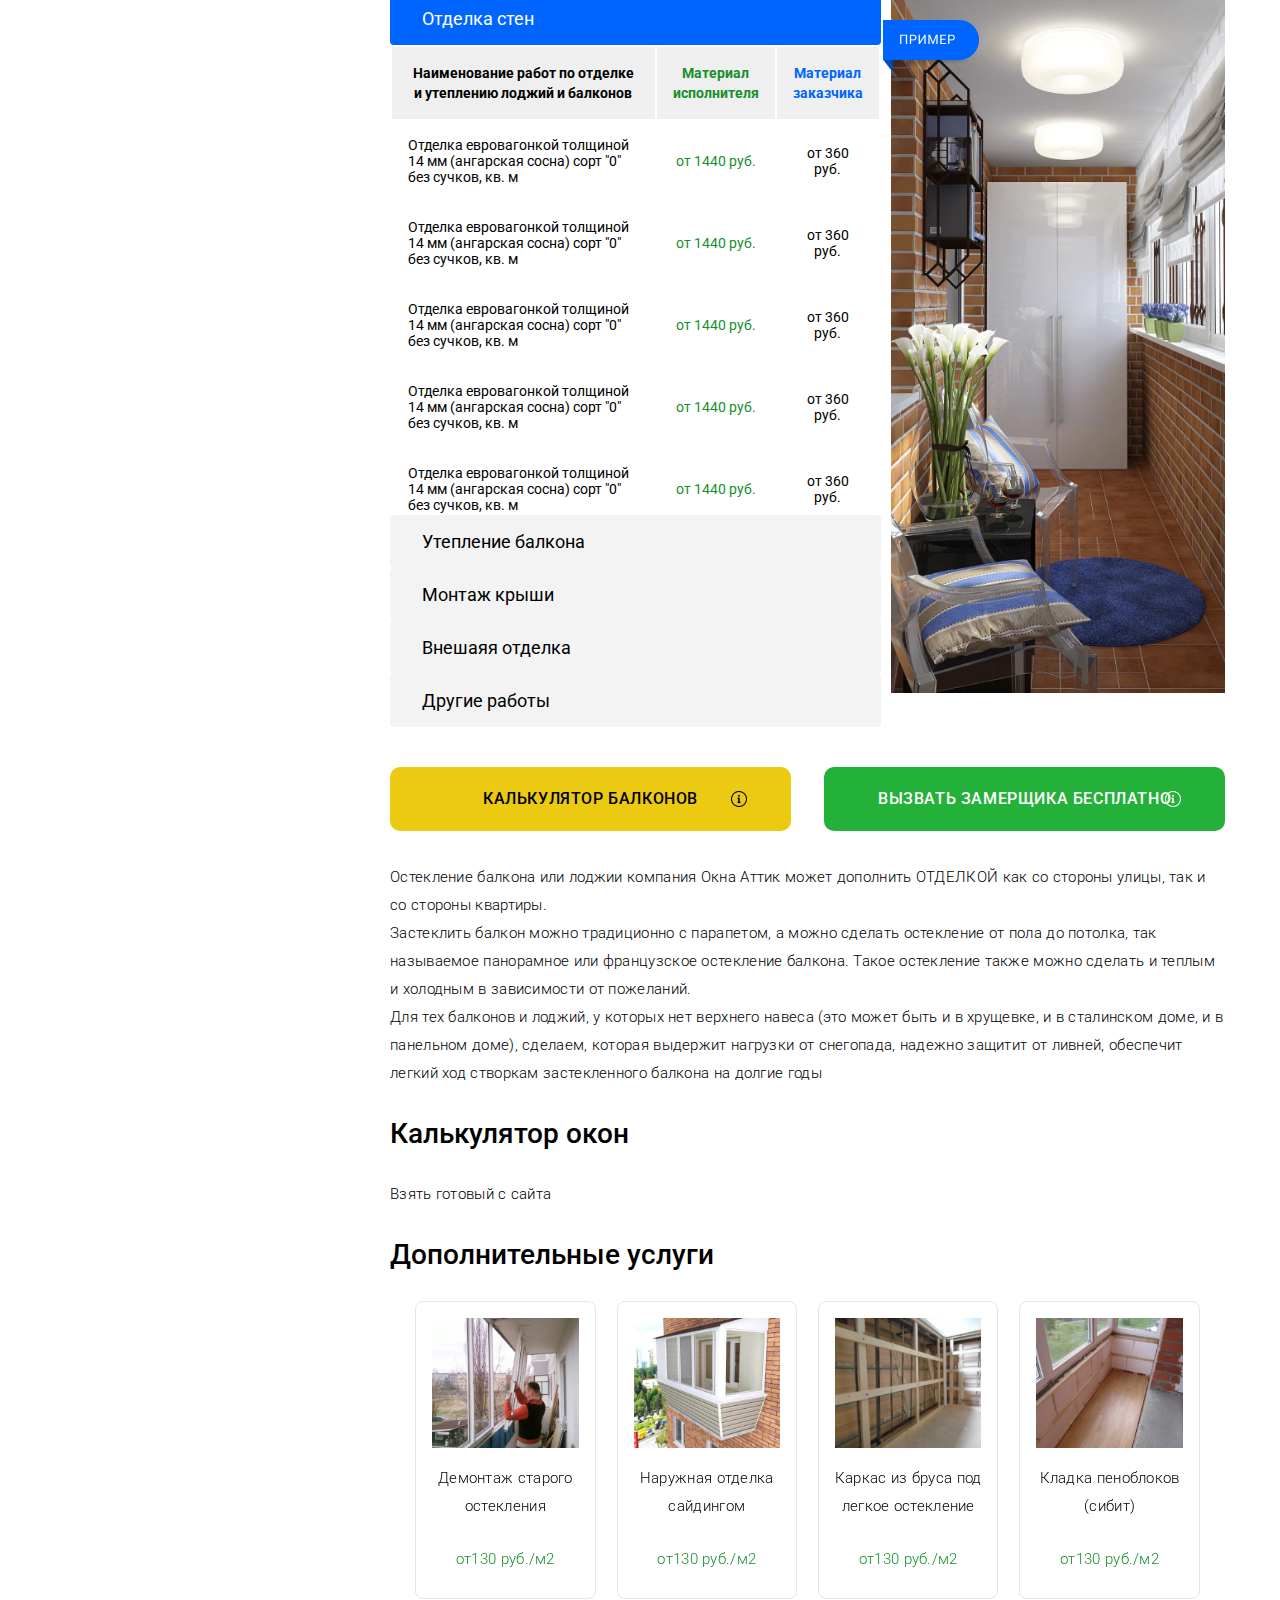
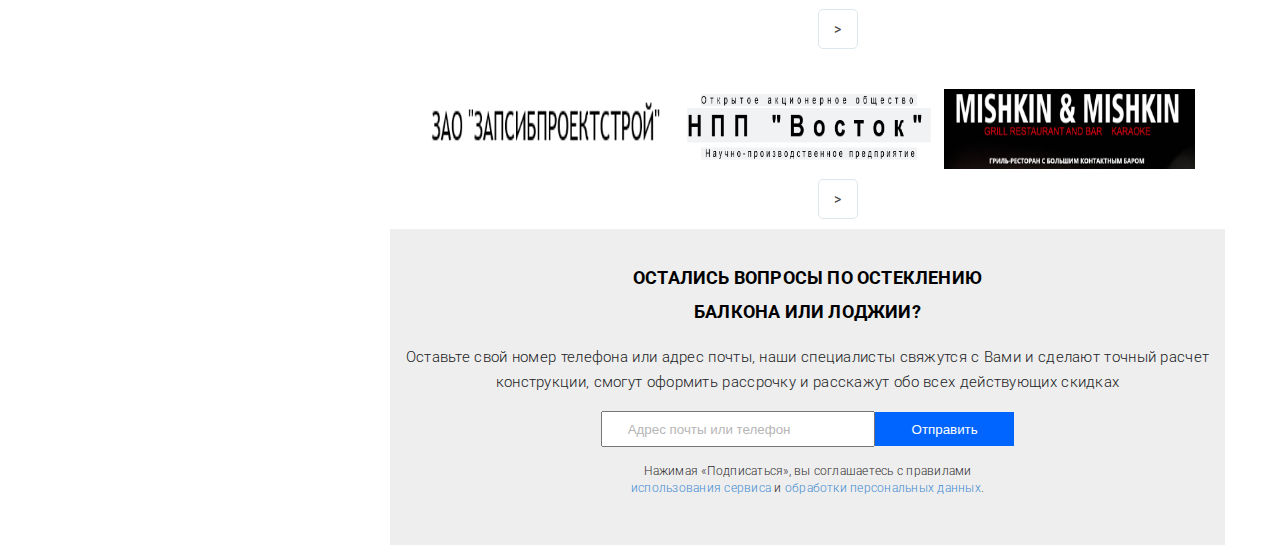
==== commit ae122ce9: "Изменения табуляции" ====
--- a/index.html
+++ b/index.html
@@ -2,8 +2,8 @@
 <html lang="en">
 <head>
     <meta charset="UTF-8">
-    <meta name="viewport" content="width=device-width, initial-scale=1, shrink-to-fit=no">
-    <link rel="stylesheet" href="css/style.css">        
+    <meta name="viewport" content="width=device-width, initial-scale=1, shrink-to-fit=no"> 
+    <link rel="stylesheet" href="css/style.css">   
     <title>Услуга</title>
 </head>
 <body>
@@ -132,11 +132,8 @@
                 </div>
                 <div class="glazing">
                     <h2>Виды остекления</h2>
-                    <input type="radio" class="glazing-radio" id="glazing-btn-1" name="glazing-btn" checked>
-                    <input type="radio" class="glazing-radio" id="glazing-btn-2" name="glazing-btn">
-                    <input type="radio" class="glazing-radio" id="glazing-btn-3" name="glazing-btn">
                     <div class="container-lable">
-                        <label class="glazing-cold" for="glazing-btn-1">
+                        <div class="glazing-lable">
                             <svg width="32" height="32" viewBox="0 0 32 32" fill="none"
                                  xmlns="http://www.w3.org/2000/svg">
                                 <g clip-path="url(#clip0)">
@@ -150,8 +147,8 @@
                                 </defs>
                             </svg>
                             <p>Холод</p>
-                        </label>
-                        <label class="glazing-heat" for="glazing-btn-2">
+                        </div>
+                        <div class="glazing-lable">
                             <svg width="32" height="32" viewBox="0 0 32 32" fill="none"
                                  xmlns="http://www.w3.org/2000/svg">
                                 <g clip-path="url(#clip0)">
@@ -181,8 +178,8 @@
                                 </defs>
                             </svg>
                             <p>Тепло</p>
-                        </label>
-                        <label class="glazing-frameless" for="glazing-btn-3">
+                        </div>
+                        <div class="glazing-lable">
                             <svg width="34" height="30" viewBox="0 0 34 30" fill="none"
                                  xmlns="http://www.w3.org/2000/svg">
                                 <path d="M7 1.5H1V6" stroke="white" stroke-width="1.25"/>
@@ -191,45 +188,46 @@
                                 <path d="M7 28.7857L1 28.7857L1 24.5" stroke="white" stroke-width="1.25"/>
                             </svg>
                             <p>Безрамное</p>
-                        </label>
-                    </div>
-                    <div class="glazing-section cold">
-                        <div class="glazing-left">
-                            <h3>Алюминиевые раздвижные окна Provedal</h3>
-                            <ul class="glazing-item">
-                                <li class="glazing-list">Открывание: купе</li>
-                                <li class="glazing-list">Толщина профиля: 64 мм</li>
-                                <li class="glazing-list">Остекление: полированное стекло 4- 5 мм</li>
-                                <li class="glazing-list">Теплоизоляция: 0,07м2 * С/Вт</li>
-                                <li class="glazing-list">Звукоизоляция: 20-27 Дб</li>
-                                <li class="glazing-list list-link"><a href="#">Подробнее о Provedal</a></li>
-                                <li class="glazing-list list-price">2600 руб/м2</li>
-                            </ul>
-                        </div>
-                        <div class="glazing-right">
-                            <img class="background" src="img/%D1%84%D0%BE%D1%82%D0%BE.png" alt="">
-                            <img class="icon" src="img/%D1%8F%D1%80%D0%BB%D1%8B%D0%BA%20new.png" alt="">
-                        </div>
-                    </div>
-                    <div class="glazing-section heat">
-                        <div class="glazing-left">
-                            <h3>Алюминиевые раздвижные окна поменялись</h3>
-                            <ul class="glazing-item">
-                                <li class="glazing-list">Открывание: купе</li>
-                                <li class="glazing-list">Толщина профиля: 64 мм</li>
-                                <li class="glazing-list">Остекление: полированное стекло 4- 5 мм</li>
-                                <li class="glazing-list">Теплоизоляция: 0,07м2 * С/Вт</li>
-                                <li class="glazing-list">Звукоизоляция: 20-27 Дб</li>
-                                <li class="glazing-list list-link"><a href="#">Подробнее о Provedal</a></li>
-                                <li class="glazing-list list-price">2600 руб/м2</li>
-                            </ul>
-                        </div>
-                        <div class="glazing-right">
-                            <img class="background" src="img/%D1%84%D0%BE%D1%82%D0%BE.png" alt="">
-                            <img class="icon" src="img/%D1%8F%D1%80%D0%BB%D1%8B%D0%BA%20new.png" alt="">
-                        </div>
-                    </div>
-                    <div class="glazing-section frameless">
+                        </div>
+                    </div>
+                    <div>
+						<div class="glazing-section cold">
+							<div class="glazing-left">
+								<h3>Алюминиевые раздвижные окна Provedal</h3>
+								<ul class="glazing-item">
+									<li class="glazing-list">Открывание: купе</li>
+									<li class="glazing-list">Толщина профиля: 64 мм</li>
+									<li class="glazing-list">Остекление: полированное стекло 4- 5 мм</li>
+									<li class="glazing-list">Теплоизоляция: 0,07м2 * С/Вт</li>
+									<li class="glazing-list">Звукоизоляция: 20-27 Дб</li>
+									<li class="glazing-list list-link"><a href="#">Подробнее о Provedal</a></li>
+									<li class="glazing-list list-price">2600 руб/м2</li>
+								</ul>
+							</div>
+							<div class="glazing-right">
+								<img class="background" src="img/%D1%84%D0%BE%D1%82%D0%BE.png" alt="">
+								<img class="icon" src="img/%D1%8F%D1%80%D0%BB%D1%8B%D0%BA%20new.png" alt="">
+							</div>
+						</div>
+						<div class="glazing-section heat">
+							<div class="glazing-left">
+								<h3>Алюминиевые раздвижные окна поменялись</h3>
+								<ul class="glazing-item">
+									<li class="glazing-list">Открывание: купе</li>
+									<li class="glazing-list">Толщина профиля: 64 мм</li>
+									<li class="glazing-list">Остекление: полированное стекло 4- 5 мм</li>
+									<li class="glazing-list">Теплоизоляция: 0,07м2 * С/Вт</li>
+									<li class="glazing-list">Звукоизоляция: 20-27 Дб</li>
+									<li class="glazing-list list-link"><a href="#">Подробнее о Provedal</a></li>
+									<li class="glazing-list list-price">2600 руб/м2</li>
+								</ul>
+							</div>
+							<div class="glazing-right">
+								<img class="background" src="img/%D1%84%D0%BE%D1%82%D0%BE.png" alt="">
+								<img class="icon" src="img/%D1%8F%D1%80%D0%BB%D1%8B%D0%BA%20new.png" alt="">
+							</div>
+						</div>
+						<div class="glazing-section frameless">
                         <div class="glazing-left">
                             <h3>Алюминиевые раздвижные окна еще раз поменялись</h3>
                             <ul class="glazing-item">
@@ -246,6 +244,7 @@
                             <img class="background" src="img/%D1%84%D0%BE%D1%82%D0%BE.png" alt="">
                             <img class="icon" src="img/%D1%8F%D1%80%D0%BB%D1%8B%D0%BA%20new.png" alt="">
                         </div>
+                    </div>
                     </div>
                 </div>
                 <div class="btn-container">
@@ -952,5 +951,38 @@
 		start : 0,
 	} );
 </script>
+<script type="text/javascript">
+(function($){				
+    jQuery.fn.lightTabs = function(options){
+        
+        var createTabs = function(){
+            glazing = this;
+            i = 0;
+            
+            showPage = function(i){
+                $(glazing).children("div").children(".glazing-section").hide();
+                $(glazing).children("div").children(".glazing-section").eq(i).show();
+                $(glazing).children(".container-lable").children(".glazing-lable").removeClass("active");
+                $(glazing).children(".container-lable").children(".glazing-lable").eq(i).addClass("active");
+            }
+            
+            showPage(0);				
+            
+            $(glazing).children(".container-lable").children(".glazing-lable").each(function(index, element){
+                $(element).attr("data-page", i);
+                i++;                        
+            });
+            
+            $(glazing).children(".container-lable").children(".glazing-lable").click(function(){
+                showPage(parseInt($(this).attr("data-page")));
+            });				
+        };		
+        return this.each(createTabs);
+    };	
+})(jQuery);
+$(document).ready(function(){
+    $(".glazing").lightTabs();
+});
+</script>
 </body>
 </html>--- a/css/style.css
+++ b/css/style.css
@@ -532,8 +532,8 @@
   -ms-flex-pack: justify;
   justify-content: space-between;
 }
-.glazing .container-lable label {
-  background-color: #0065FF;
+.glazing .container-lable div {
+  background-color: #fff;
   border-radius: 8px 8px 0px 0px;
   border: 1px solid #0065FF;
   width: 30%;
@@ -541,7 +541,7 @@
   display: -webkit-box;
   display: -ms-flexbox;
   display: flex;
-  color: #fff;
+  color: #0065FF;
   font-size: 1.8rem;
   -webkit-box-pack: center;
   -ms-flex-pack: center;
@@ -556,28 +556,22 @@
   cursor: pointer;
   margin: 0;
 }
-.glazing .container-lable label p {
+.glazing .container-lable div p {
   margin-top: 1rem;
 }
-.glazing .container-lable label svg path {
+.glazing .container-lable div svg path {
+  fill: #0065FF;
+}
+.glazing .container-lable div:not(.active) {
+  background-color: #0065FF;
+  color: #fff;
+}
+.glazing .container-lable div:not(.active) svg path {
   fill: #fff;
-}
-#glazing-btn-1:checked ~ .container-lable .glazing-cold,
-#glazing-btn-2:checked ~ .container-lable .glazing-heat,
-#glazing-btn-3:checked ~ .container-lable .glazing-frameless {
-  background-color: #fff;
-  color: #0065FF;
-  border: 1px solid #DEE7EC;
-  border-bottom: none;
-}
-#glazing-btn-1:checked ~ .container-lable .glazing-cold svg path,
-#glazing-btn-2:checked ~ .container-lable .glazing-heat svg path,
-#glazing-btn-3:checked ~ .container-lable .glazing-frameless svg path {
-  fill: #0065FF;
 }
 .glazing-section {
   margin-top: 3rem;
-  display: none;
+  display: flex;
   -webkit-box-pack: justify;
   -ms-flex-pack: justify;
   justify-content: space-between;
@@ -655,13 +649,6 @@
   position: absolute;
   top: 10%;
   left: -2.5%;
-}
-#glazing-btn-1:checked ~ .cold,
-#glazing-btn-2:checked ~ .heat,
-#glazing-btn-3:checked ~ .frameless {
-  display: -webkit-box;
-  display: -ms-flexbox;
-  display: flex;
 }
 .btn-container {
   display: -webkit-box;
@@ -1582,10 +1569,10 @@
   svg {
     width: 1.6rem;
   }
-  .glazing .container-lable label {
+  .glazing .container-lable div {
     height: 5.7rem;
   }
-  .glazing .container-lable label p {
+  .glazing .container-lable div p {
     margin: 0;
   }
   .glazing-left h3 {
